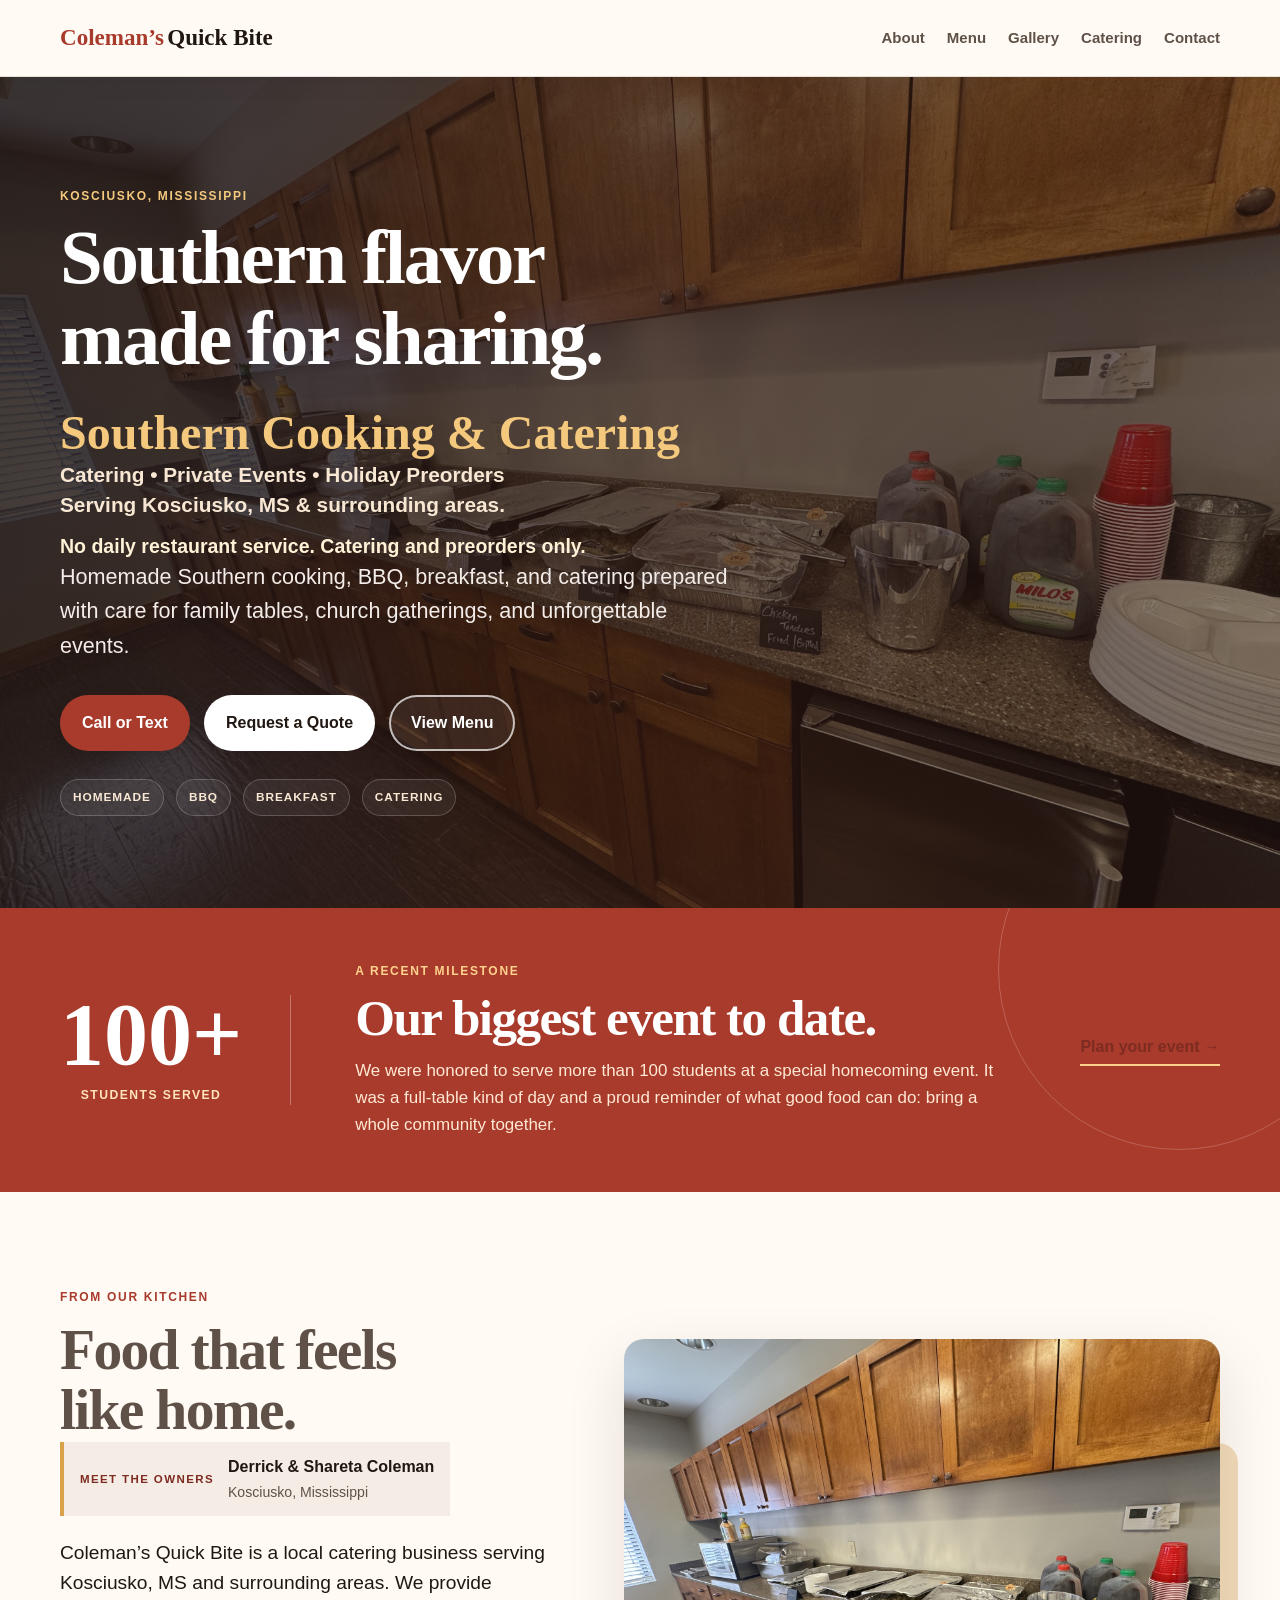
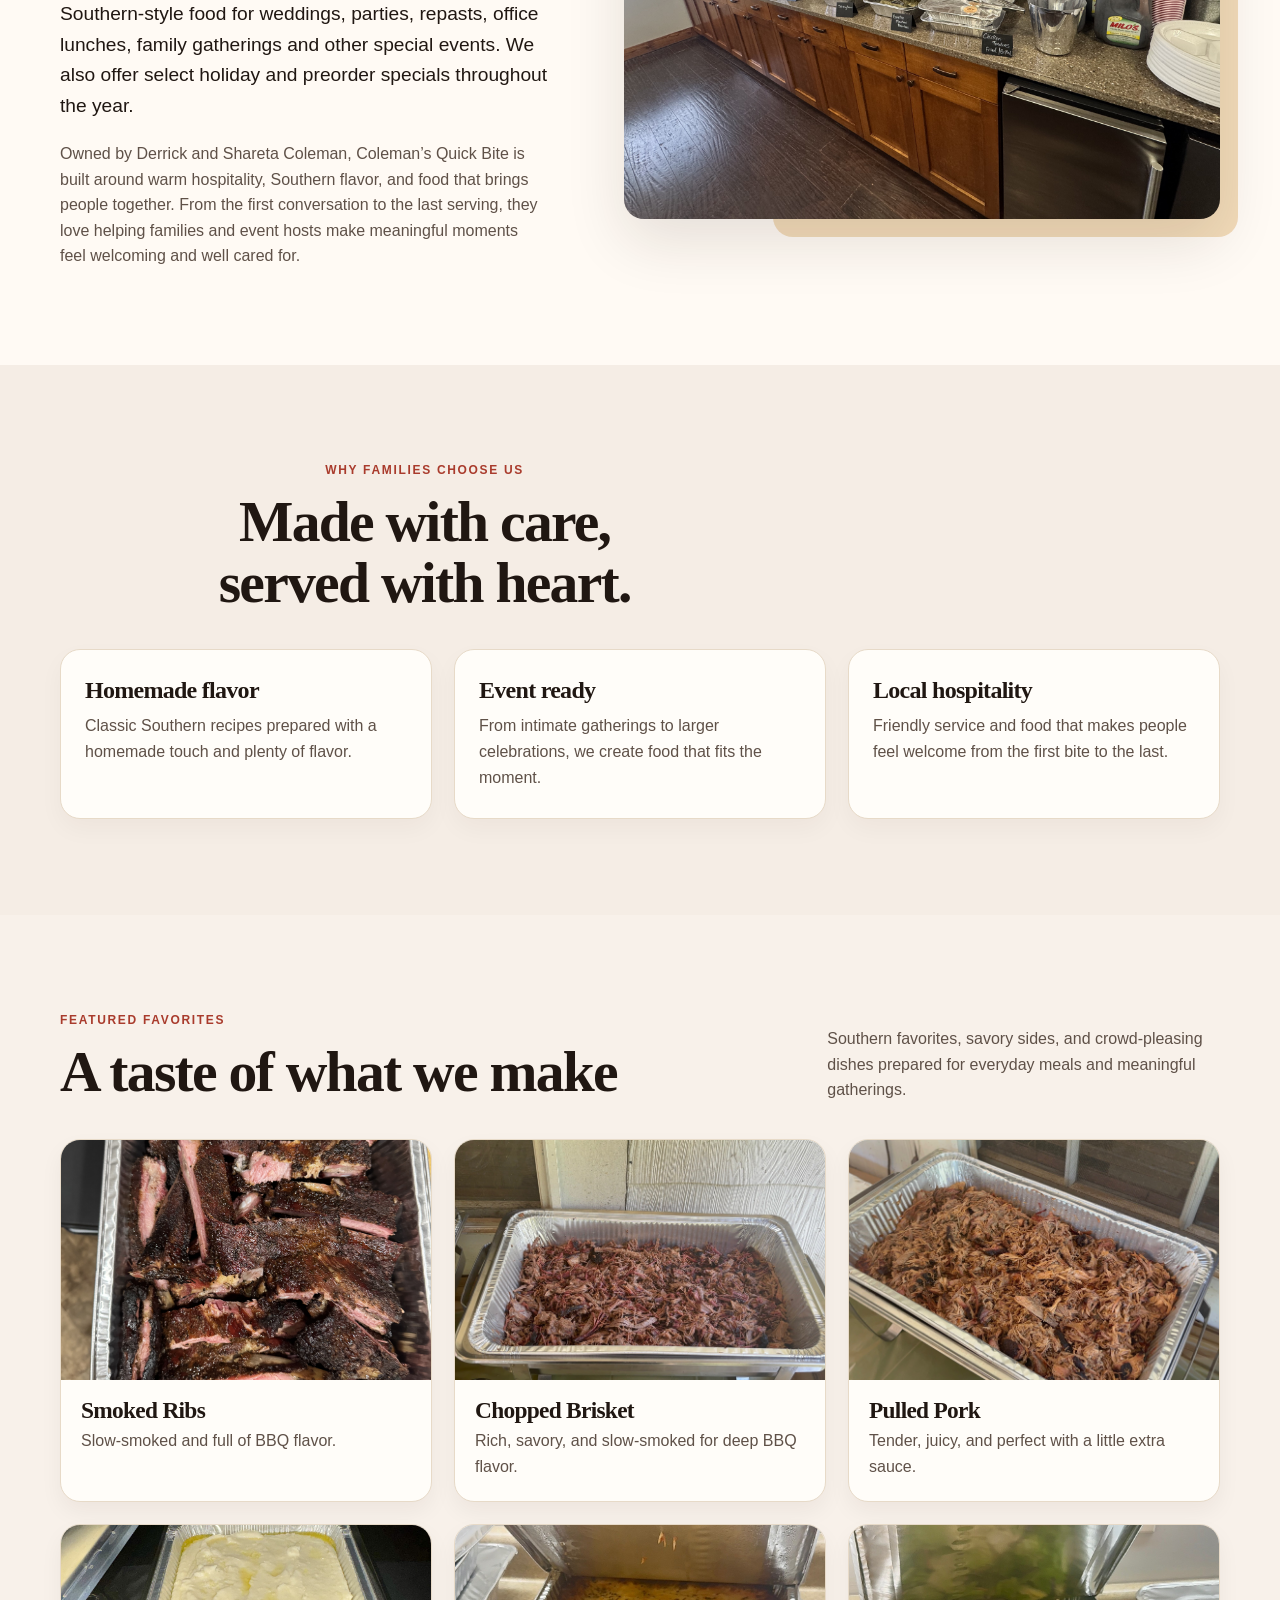
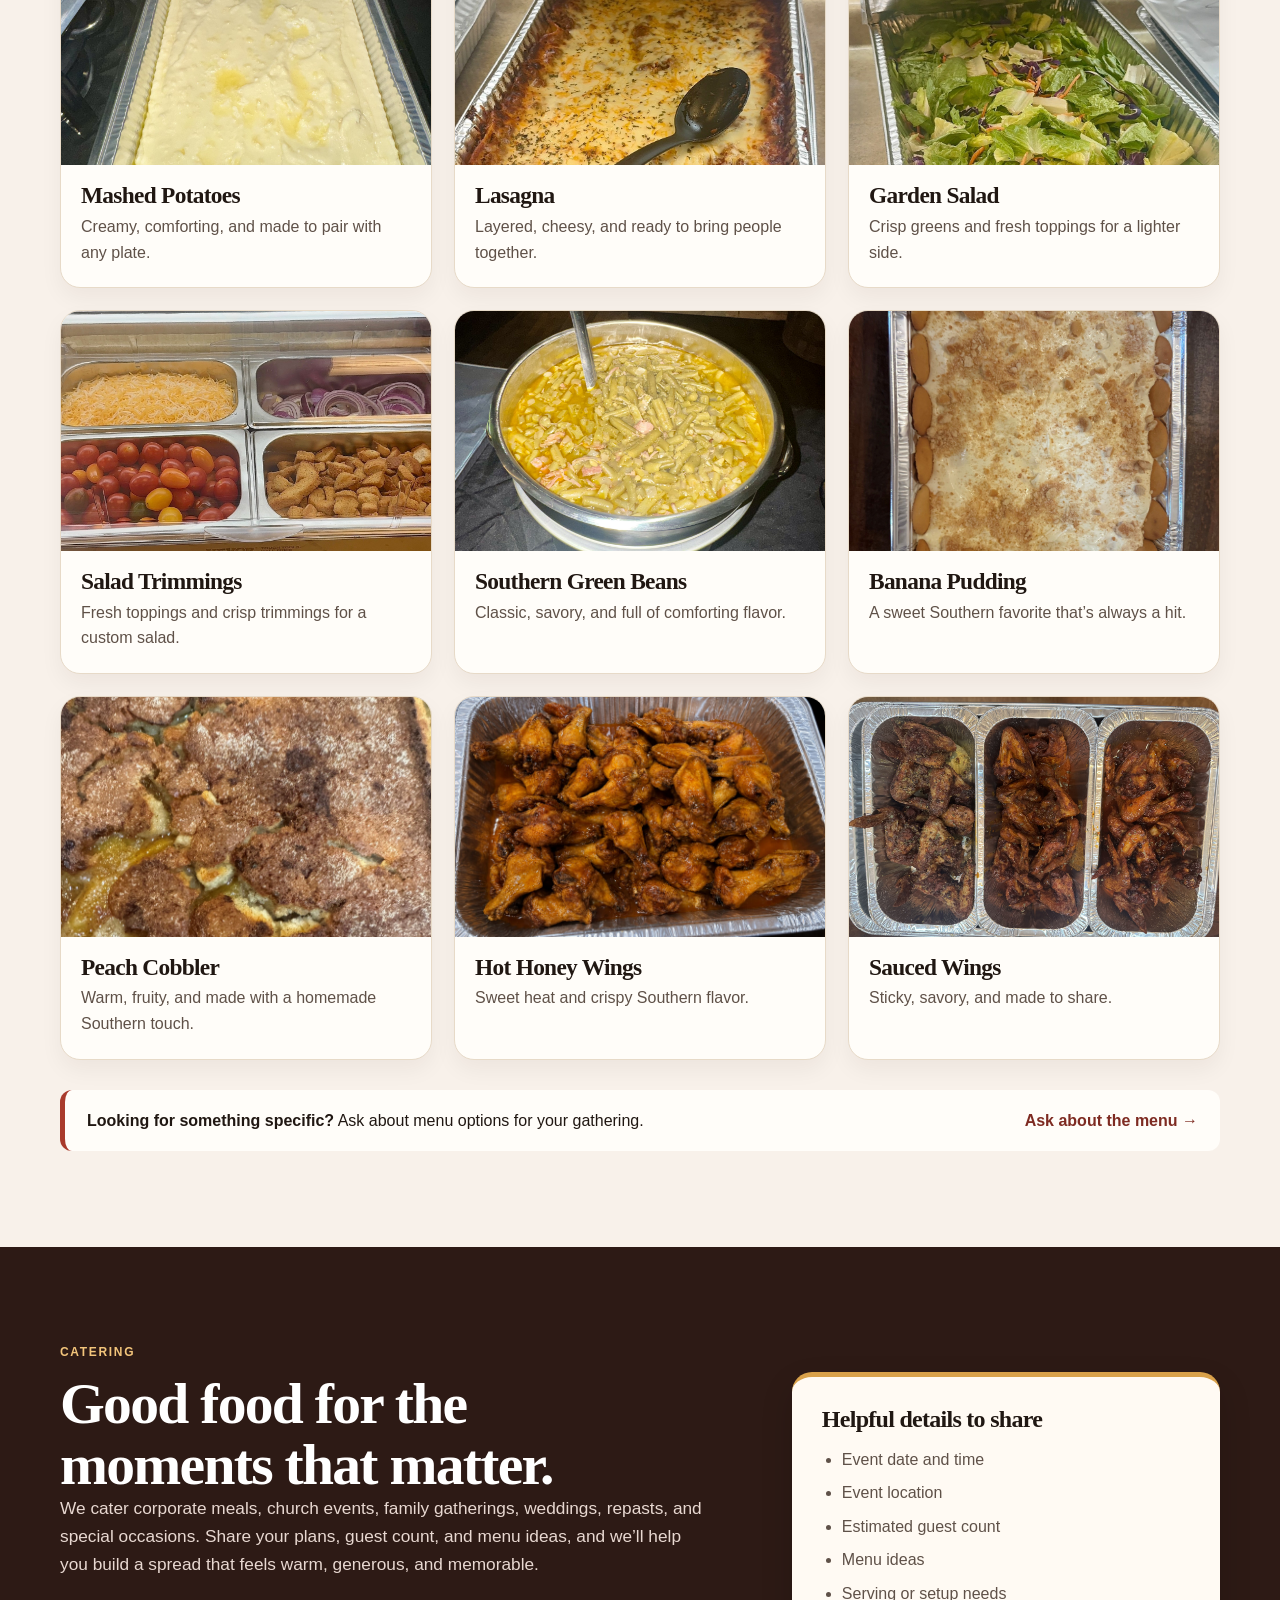
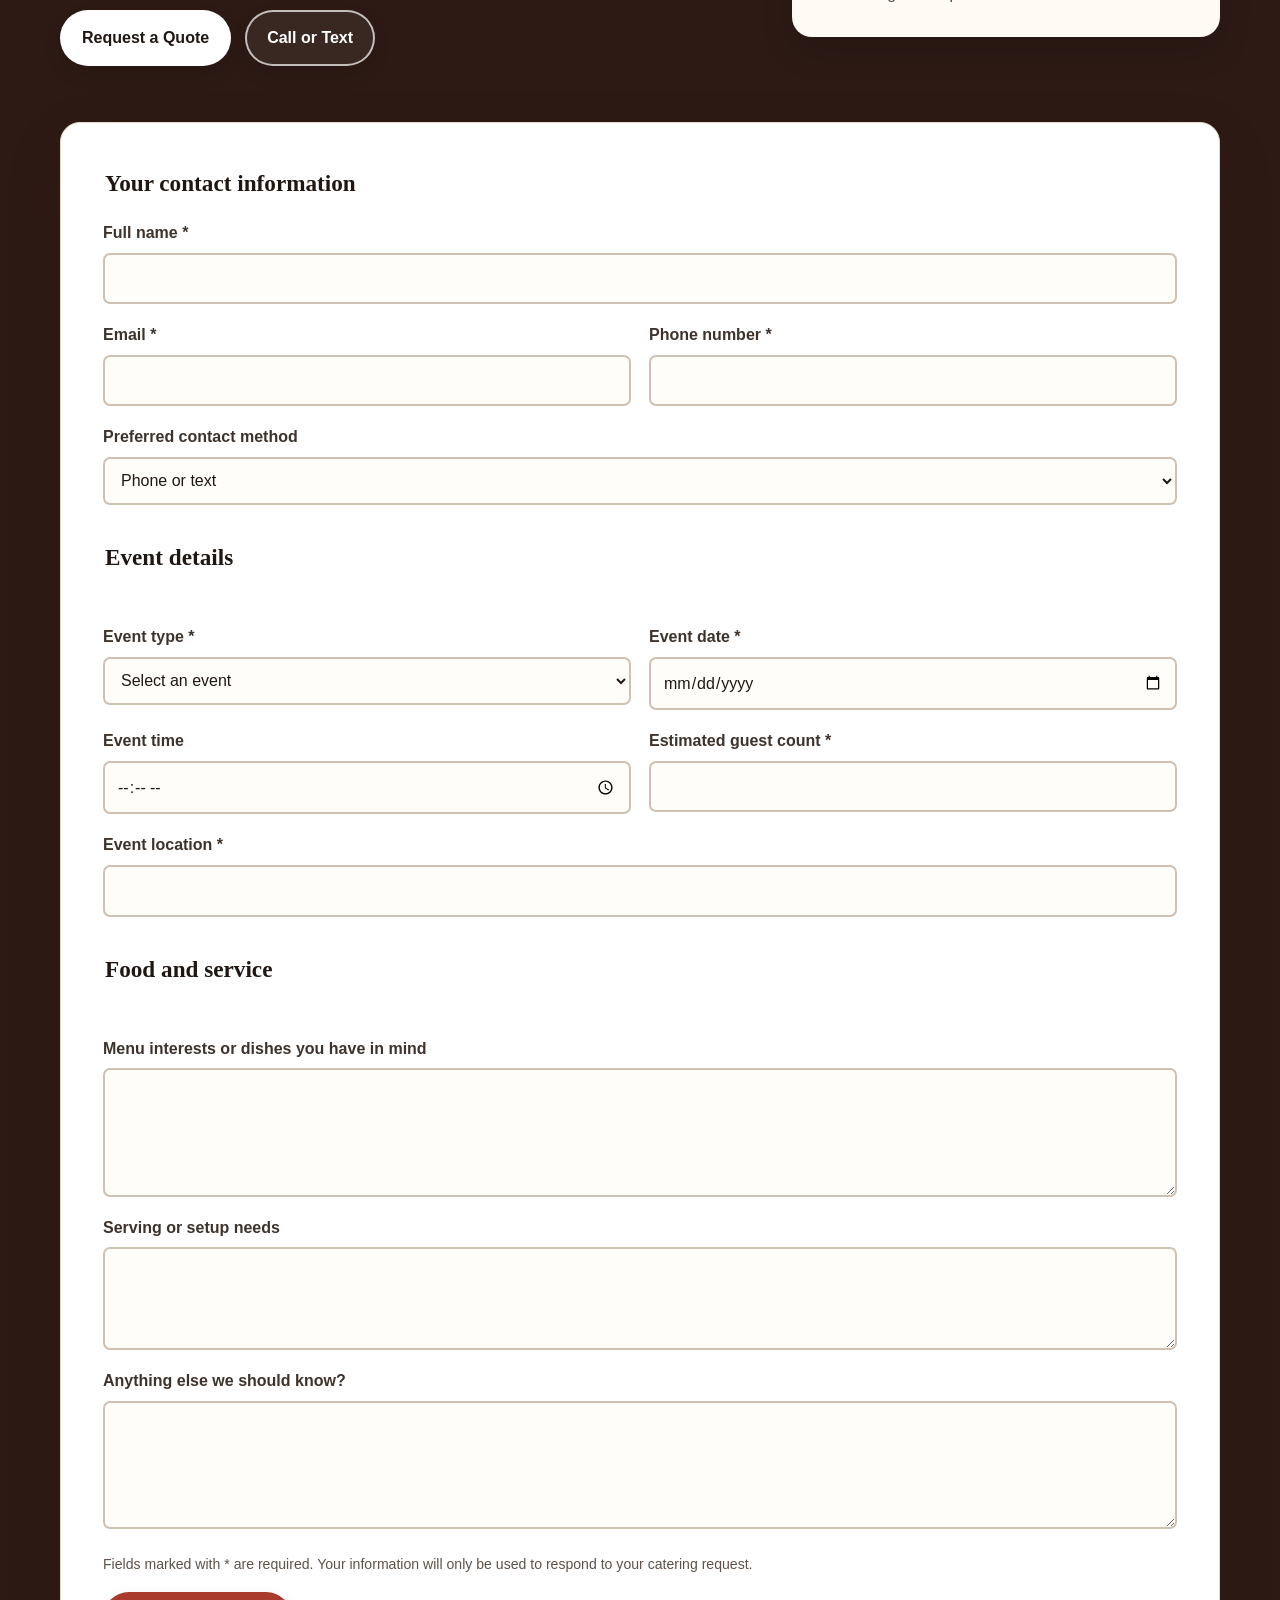
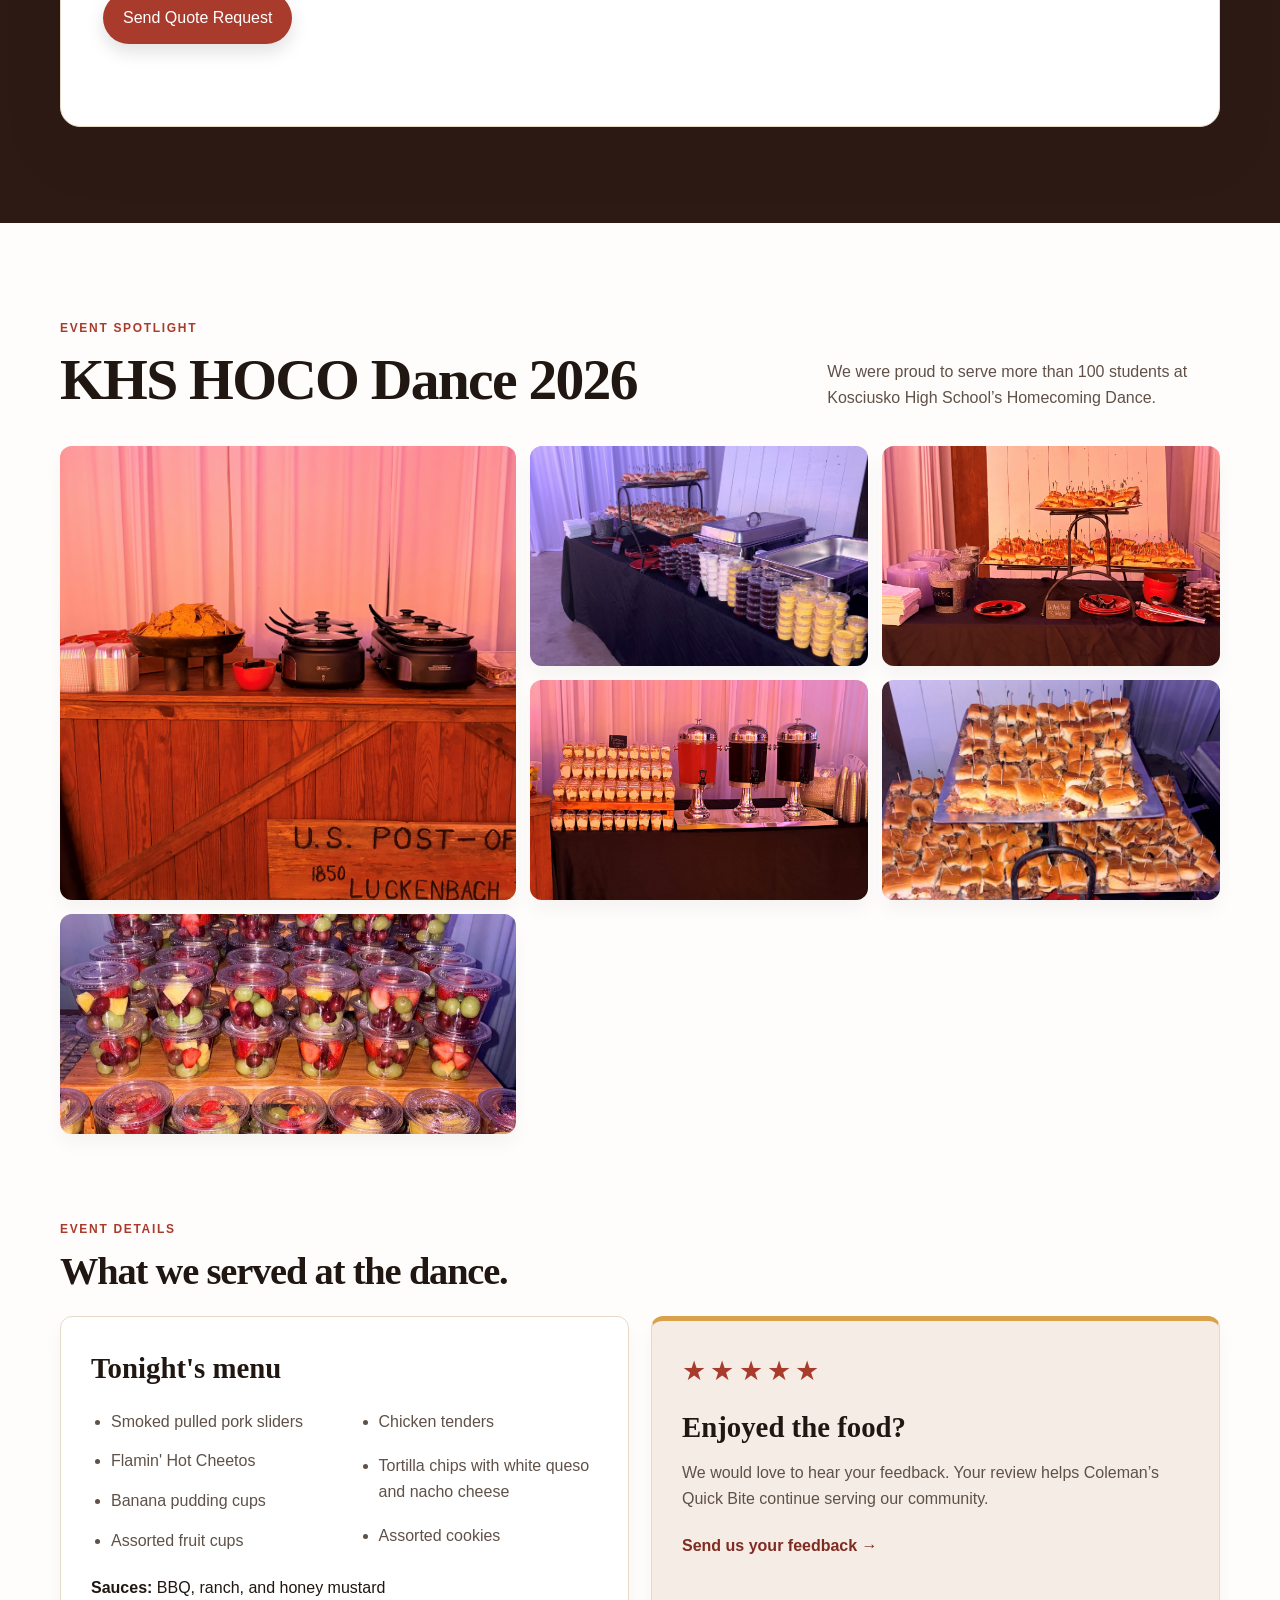
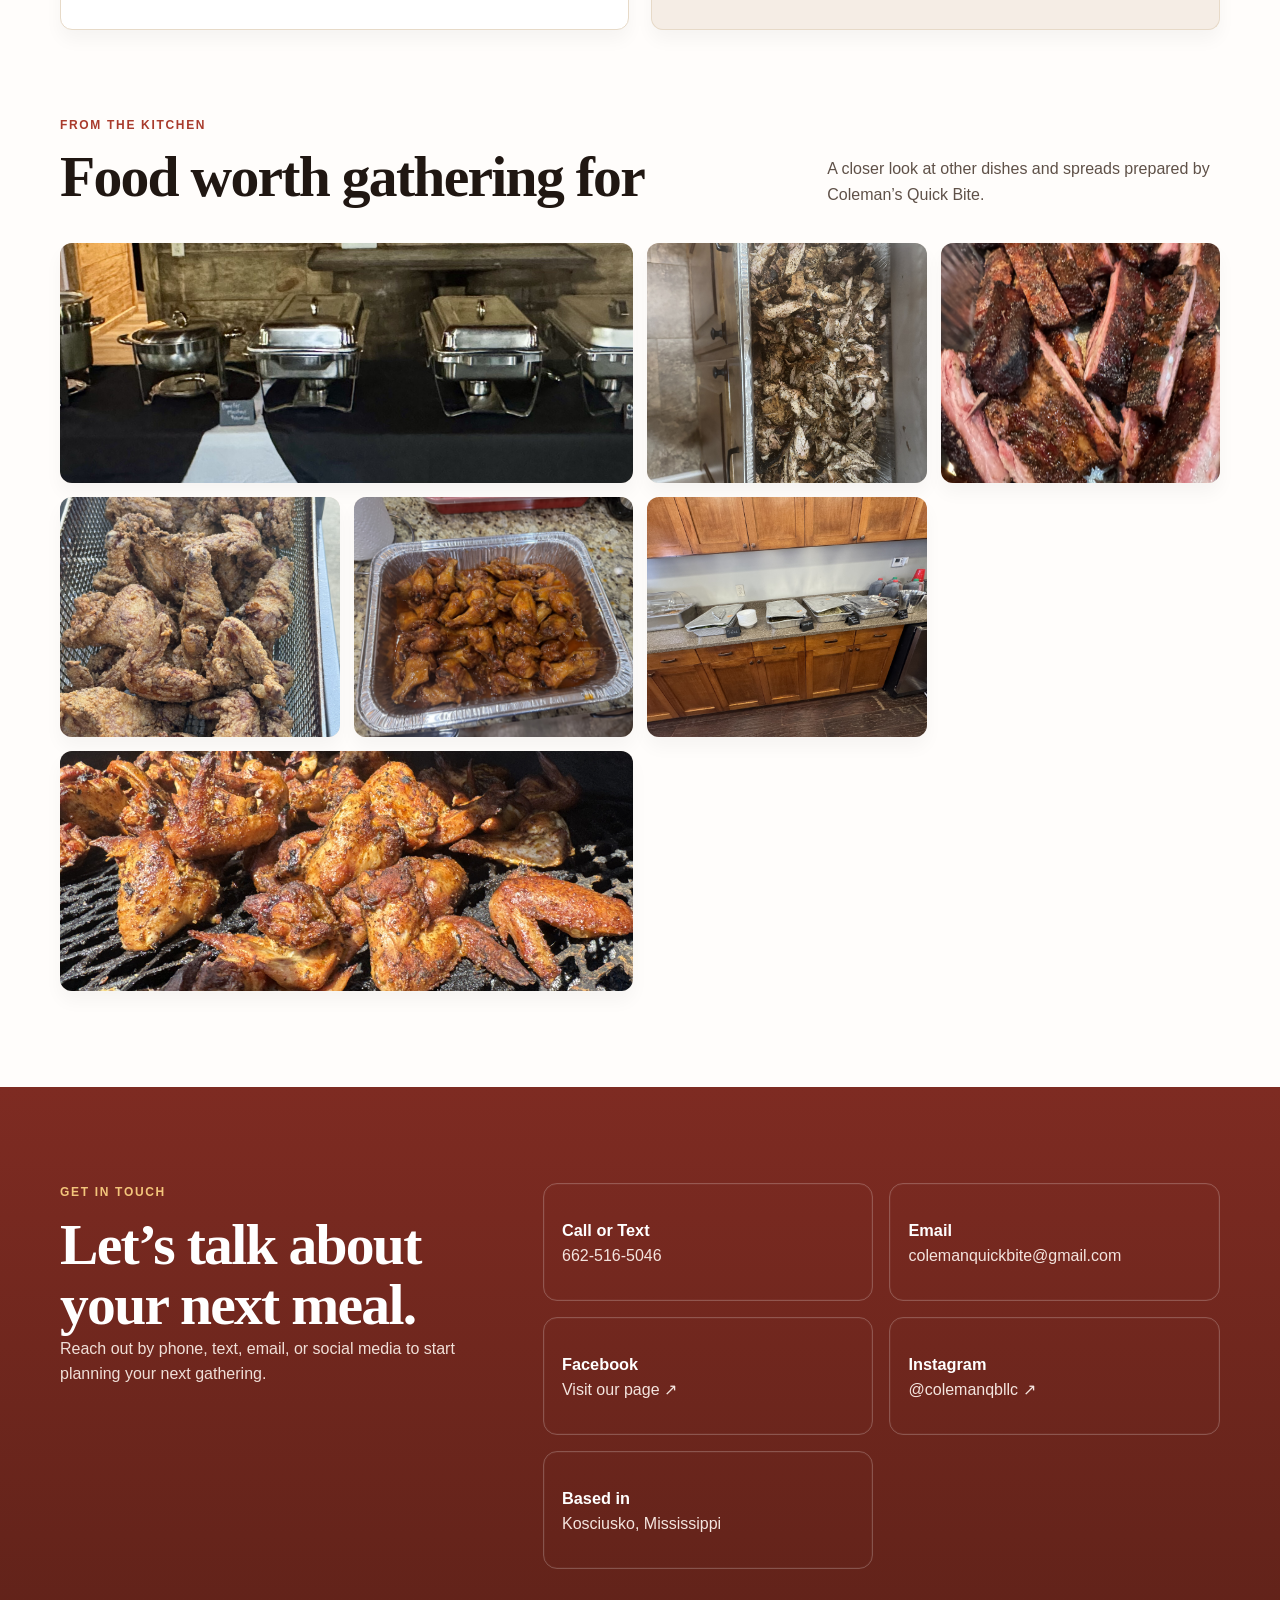
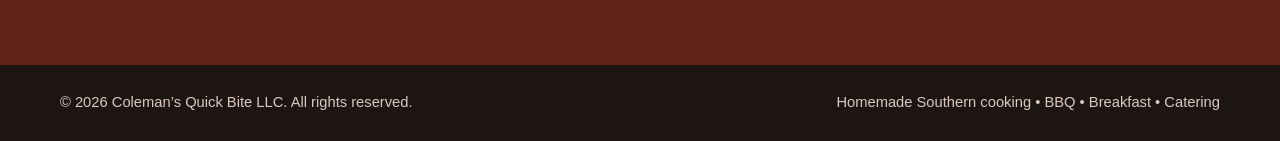
==== index.html @ 281bef20 "Add Instagram contact link" ====
<!doctype html>
<html lang="en">
<head>
  <meta charset="utf-8">
  <meta name="viewport" content="width=device-width, initial-scale=1">
  <meta name="description" content="Coleman’s Quick Bite LLC serves homemade Southern cooking, BBQ, breakfast, and catering for events in Kosciusko, Mississippi.">
  <meta name="keywords" content="Southern food Kosciusko MS, catering Kosciusko Mississippi, BBQ catering, breakfast catering, Coleman’s Quick Bite">
  <meta name="theme-color" content="#7b241c">
  <meta property="og:type" content="website">
  <meta property="og:title" content="Coleman’s Quick Bite | Southern Cooking & Catering">
  <meta property="og:description" content="Homemade Southern cooking, BBQ, breakfast, and catering in Kosciusko, Mississippi.">
  <meta property="og:image" content="images/smoked_spare_ribs2.jpg">
  <meta property="og:locale" content="en_US">
  <link rel="icon" type="image/png" href="assets/colemans-quick-bite-logo.png?v=2">
  <link rel="shortcut icon" type="image/png" href="assets/colemans-quick-bite-logo.png?v=2">
  <link rel="apple-touch-icon" href="assets/colemans-quick-bite-logo.png?v=2">
  <title>Coleman’s Quick Bite | Southern Food & Catering in Kosciusko, MS</title>
  <link rel="stylesheet" href="styles.css">
</head>
<body>
  <a class="skip-link" href="#main-content">Skip to main content</a>

  <header class="site-header">
    <div class="container nav-wrap">
      <a class="brand" href="#home" aria-label="Coleman’s Quick Bite home">
        <span class="brand-mark">Coleman’s</span>
        <span>Quick Bite</span>
      </a>
      <nav aria-label="Main navigation">
        <a href="#about">About</a>
        <a href="#menu">Menu</a>
        <a href="#gallery">Gallery</a>
        <a href="#catering">Catering</a>
        <a href="#contact">Contact</a>
      </nav>
    </div>
  </header>

  <main id="main-content">
    <section class="hero" id="home" aria-labelledby="hero-heading">
      <div class="container hero-content">
        <p class="eyebrow">Kosciusko, Mississippi</p>
        <h1 id="hero-heading">Southern flavor made for sharing.</h1>
        <div class="hero-service-intro">
          <p class="hero-service-title">Southern Cooking &amp; Catering</p>
          <p class="hero-service-details">Catering &bull; Private Events &bull; Holiday Preorders</p>
          <p class="hero-service-details">Serving Kosciusko, MS &amp; surrounding areas.</p>
          <p class="hero-service-note">No daily restaurant service. Catering and preorders only.</p>
        </div>
        <p class="hero-lead">Homemade Southern cooking, BBQ, breakfast, and catering prepared with care for family tables, church gatherings, and unforgettable events.</p>
        <div class="button-row" aria-label="Get started">
          <a class="button button-primary" href="tel:+16625165046">Call or Text</a>
          <a class="button button-light" href="#quote-form">Request a Quote</a>
          <a class="button button-outline" href="#menu">View Menu</a>
        </div>

        <div class="hero-trust" aria-label="Service highlights">
          <span>Homemade</span>
          <span>BBQ</span>
          <span>Breakfast</span>
          <span>Catering</span>
        </div>
      </div>
    </section>

    <section class="milestone-section" aria-labelledby="milestone-heading">
      <div class="container milestone-wrap">
        <div class="milestone-stat" aria-label="More than 100 students served">
          <strong>100+</strong>
          <span>students served</span>
        </div>
        <div class="milestone-copy">
          <p class="section-label">A recent milestone</p>
          <h2 id="milestone-heading">Our biggest event to date.</h2>
          <p>We were honored to serve more than 100 students at a special homecoming event. It was a full-table kind of day and a proud reminder of what good food can do: bring a whole community together.</p>
        </div>
        <a class="text-link milestone-link" href="#quote-form">Plan your event <span aria-hidden="true">→</span></a>
      </div>
    </section>

    <section class="section about-section" id="about">
      <div class="container about-grid">
        <div class="section-copy">
          <p class="section-label">From our kitchen</p>
          <h2>Food that feels like home.</h2>
          <div class="owner-intro">
            <span class="owner-intro-label">Meet the owners</span>
            <p><strong>Derrick &amp; Shareta Coleman</strong><span>Kosciusko, Mississippi</span></p>
          </div>
          <p class="section-intro">Coleman’s Quick Bite is a local catering business serving Kosciusko, MS and surrounding areas. We provide Southern-style food for weddings, parties, repasts, office lunches, family gatherings and other special events. We also offer select holiday and preorder specials throughout the year.</p>
          <p>Owned by Derrick and Shareta Coleman, Coleman’s Quick Bite is built around warm hospitality, Southern flavor, and food that brings people together. From the first conversation to the last serving, they love helping families and event hosts make meaningful moments feel welcoming and well cared for.</p>
        </div>
        <figure class="feature-photo">
          <img src="images/drop_go_buffet.jpg" alt="A catered buffet spread prepared by Coleman’s Quick Bite" style="object-position: center 52%;">
        </figure>
      </div>
    </section>

    <section class="section values-section">
      <div class="container">
        <div class="section-heading center-heading">
          <div>
            <p class="section-label">Why families choose us</p>
            <h2>Made with care, served with heart.</h2>
          </div>
        </div>
        <div class="value-grid">
          <article class="value-card">
            <h3>Homemade flavor</h3>
            <p>Classic Southern recipes prepared with a homemade touch and plenty of flavor.</p>
          </article>
          <article class="value-card">
            <h3>Event ready</h3>
            <p>From intimate gatherings to larger celebrations, we create food that fits the moment.</p>
          </article>
          <article class="value-card">
            <h3>Local hospitality</h3>
            <p>Friendly service and food that makes people feel welcome from the first bite to the last.</p>
          </article>
        </div>
      </div>
    </section>

    <section class="section menu-section" id="menu" aria-labelledby="menu-heading">
      <div class="container">
        <div class="section-heading">
          <div>
            <p class="section-label">Featured favorites</p>
            <h2 id="menu-heading">A taste of what we make</h2>
          </div>
          <p>Southern favorites, savory sides, and crowd-pleasing dishes prepared for everyday meals and meaningful gatherings.</p>
        </div>

        <div class="food-grid">
          <article class="food-card">
            <img src="images/smoked_spare_ribs2.jpg" alt="Smoked ribs" loading="lazy" style="object-position: center 58%;">
            <div class="food-card-copy">
              <h3>Smoked Ribs</h3>
              <p>Slow-smoked and full of BBQ flavor.</p>
            </div>
          </article>
          <article class="food-card">
            <img src="images/chopped_brisket.jpg" alt="Chopped brisket" loading="lazy" style="object-position: center 52%;">
            <div class="food-card-copy">
              <h3>Chopped Brisket</h3>
              <p>Rich, savory, and slow-smoked for deep BBQ flavor.</p>
            </div>
          </article>
          <article class="food-card">
            <img src="images/pulled_pork.jpg" alt="Pulled pork" loading="lazy" style="object-position: center 50%;">
            <div class="food-card-copy">
              <h3>Pulled Pork</h3>
              <p>Tender, juicy, and perfect with a little extra sauce.</p>
            </div>
          </article>
          <article class="food-card">
            <img src="images/mashed_potatoes.jpg" alt="Mashed potatoes" loading="lazy" style="object-position: center 45%;">
            <div class="food-card-copy">
              <h3>Mashed Potatoes</h3>
              <p>Creamy, comforting, and made to pair with any plate.</p>
            </div>
          </article>
          <article class="food-card">
            <img src="images/lasagna.jpg" alt="Prepared lasagna in a catering pan" loading="lazy" style="object-position: center 50%;">
            <div class="food-card-copy">
              <h3>Lasagna</h3>
              <p>Layered, cheesy, and ready to bring people together.</p>
            </div>
          </article>
          <article class="food-card">
            <img src="images/salad.jpg" alt="Fresh prepared salad in a catering pan" loading="lazy" style="object-position: center 50%;">
            <div class="food-card-copy">
              <h3>Garden Salad</h3>
              <p>Crisp greens and fresh toppings for a lighter side.</p>
            </div>
          </article>
          <article class="food-card">
            <img src="images/saald_trimmings2.jpg" alt="Salad toppings and trimmings at a catering station" loading="lazy" style="object-position: center 50%;">
            <div class="food-card-copy">
              <h3>Salad Trimmings</h3>
              <p>Fresh toppings and crisp trimmings for a custom salad.</p>
            </div>
          </article>
          <article class="food-card">
            <img src="images/string_beans.jpg" alt="Prepared green beans" loading="lazy" style="object-position: center 52%;">
            <div class="food-card-copy">
              <h3>Southern Green Beans</h3>
              <p>Classic, savory, and full of comforting flavor.</p>
            </div>
          </article>
          <article class="food-card">
            <img src="images/banana_pudding2.jpg" alt="Banana pudding dessert" loading="lazy" style="object-position: center 50%;">
            <div class="food-card-copy">
              <h3>Banana Pudding</h3>
              <p>A sweet Southern favorite that’s always a hit.</p>
            </div>
          </article>
          <article class="food-card">
            <img src="images/peach_cobbler.jpg" alt="Peach cobbler dessert" loading="lazy" style="object-position: center 45%;">
            <div class="food-card-copy">
              <h3>Peach Cobbler</h3>
              <p>Warm, fruity, and made with a homemade Southern touch.</p>
            </div>
          </article>
          <article class="food-card">
            <img src="images/hot_honey_wings-cropped.jpg" alt="Hot honey wings" loading="lazy" style="object-position: center 45%;">
            <div class="food-card-copy">
              <h3>Hot Honey Wings</h3>
              <p>Sweet heat and crispy Southern flavor.</p>
            </div>
          </article>
          <article class="food-card">
            <img src="images/sauced_chicken_wing.jpg" alt="Sauced chicken wings" loading="lazy" style="object-position: center 50%;">
            <div class="food-card-copy">
              <h3>Sauced Wings</h3>
              <p>Sticky, savory, and made to share.</p>
            </div>
          </article>
        </div>

        <div class="menu-callout">
          <p><strong>Looking for something specific?</strong> Ask about menu options for your gathering.</p>
          <a class="text-link" href="mailto:colemanquickbite@gmail.com?subject=Menu%20Question">Ask about the menu <span aria-hidden="true">→</span></a>
        </div>
      </div>
    </section>

    <section class="section catering-section" id="catering">
      <div class="container catering-grid">
        <div class="catering-copy">
          <p class="section-label section-label-light">Catering</p>
          <h2>Good food for the moments that matter.</h2>
          <p>We cater corporate meals, church events, family gatherings, weddings, repasts, and special occasions. Share your plans, guest count, and menu ideas, and we’ll help you build a spread that feels warm, generous, and memorable.</p>
          <div class="button-row">
            <a class="button button-light" href="#quote-form">Request a Quote</a>
            <a class="button button-outline" href="tel:+16625165046">Call or Text</a>
          </div>
        </div>

        <aside class="details-box" aria-labelledby="quote-details-heading">
          <h3 id="quote-details-heading">Helpful details to share</h3>
          <ul>
            <li>Event date and time</li>
            <li>Event location</li>
            <li>Estimated guest count</li>
            <li>Menu ideas</li>
            <li>Serving or setup needs</li>
          </ul>
        </aside>
      </div>

      <div class="container quote-form-wrap">
        <form class="quote-form" id="quote-form" action="https://formspree.io/f/mgogbgyg" method="post">
          <input type="hidden" name="_subject" value="New catering quote request from colemansquickbite.com">
          <input class="form-honeypot" type="text" name="_gotcha" tabindex="-1" autocomplete="off" aria-hidden="true">

          <fieldset>
            <legend>Your contact information</legend>
            <div class="form-grid">
              <div class="form-field form-field-wide">
                <label for="quote-name">Full name <span aria-hidden="true">*</span></label>
                <input id="quote-name" name="name" type="text" autocomplete="name" required>
              </div>
              <div class="form-field">
                <label for="quote-email">Email <span aria-hidden="true">*</span></label>
                <input id="quote-email" name="email" type="email" autocomplete="email" required>
              </div>
              <div class="form-field">
                <label for="quote-phone">Phone number <span aria-hidden="true">*</span></label>
                <input id="quote-phone" name="phone" type="tel" autocomplete="tel" required>
              </div>
              <div class="form-field form-field-wide">
                <label for="preferred-contact">Preferred contact method</label>
                <select id="preferred-contact" name="preferred_contact">
                  <option value="Phone or text">Phone or text</option>
                  <option value="Email">Email</option>
                </select>
              </div>
            </div>
          </fieldset>

          <fieldset>
            <legend>Event details</legend>
            <div class="form-grid">
              <div class="form-field">
                <label for="event-type">Event type <span aria-hidden="true">*</span></label>
                <select id="event-type" name="event_type" required>
                  <option value="">Select an event</option>
                  <option>Corporate event</option>
                  <option>Church event</option>
                  <option>Family gathering</option>
                  <option>Wedding</option>
                  <option>Repast</option>
                  <option>Special occasion</option>
                  <option>Other</option>
                </select>
              </div>
              <div class="form-field">
                <label for="event-date">Event date <span aria-hidden="true">*</span></label>
                <input id="event-date" name="event_date" type="date" required>
              </div>
              <div class="form-field">
                <label for="event-time">Event time</label>
                <input id="event-time" name="event_time" type="time">
              </div>
              <div class="form-field">
                <label for="guest-count">Estimated guest count <span aria-hidden="true">*</span></label>
                <input id="guest-count" name="guest_count" type="number" min="1" inputmode="numeric" required>
              </div>
              <div class="form-field form-field-wide">
                <label for="event-location">Event location <span aria-hidden="true">*</span></label>
                <input id="event-location" name="event_location" type="text" autocomplete="street-address" required>
              </div>
            </div>
          </fieldset>

          <fieldset>
            <legend>Food and service</legend>
            <div class="form-field">
              <label for="menu-ideas">Menu interests or dishes you have in mind</label>
              <textarea id="menu-ideas" name="menu_ideas" rows="4"></textarea>
            </div>
            <div class="form-field">
              <label for="setup-needs">Serving or setup needs</label>
              <textarea id="setup-needs" name="serving_setup_needs" rows="3"></textarea>
            </div>
            <div class="form-field">
              <label for="additional-details">Anything else we should know?</label>
              <textarea id="additional-details" name="additional_details" rows="4"></textarea>
            </div>
          </fieldset>

          <p class="form-note">Fields marked with * are required. Your information will only be used to respond to your catering request.</p>
          <button class="button button-primary form-submit" type="submit">Send Quote Request</button>
          <p class="form-status" id="form-status" role="status" aria-live="polite"></p>
        </form>
      </div>
    </section>

    <section class="section gallery-section" id="gallery" aria-labelledby="gallery-heading">
      <div class="container">
        <div class="section-heading gallery-heading">
          <div>
            <p class="section-label">Event spotlight</p>
            <h2 id="gallery-heading">KHS HOCO Dance 2026</h2>
          </div>
          <p>We were proud to serve more than 100 students at Kosciusko High School’s Homecoming Dance.</p>
        </div>

        <div class="event-gallery-grid">
          <figure class="event-gallery-feature">
            <img src="images/nacho_bar.jpg" alt="Nacho bar and catered food service prepared for the KHS Homecoming Dance" loading="lazy">
          </figure>
          <figure>
            <img src="images/line%2Bstart.jpg" alt="Food service beginning at the KHS Homecoming Dance" loading="lazy">
          </figure>
          <figure>
            <img src="images/sliders%27.jpg" alt="Pulled pork sliders prepared for the KHS Homecoming Dance" loading="lazy">
          </figure>
          <figure>
            <img src="images/banana_pudding%20cups_drinks.jpg" alt="Banana pudding cups and drinks prepared for the KHS Homecoming Dance" loading="lazy">
          </figure>
          <figure>
            <img src="images/pulled_pork_sliders.jpg" alt="Pulled pork sliders prepared for the KHS Homecoming Dance" loading="lazy">
          </figure>
          <figure>
            <img src="images/fresh_fruit.jpg" alt="Fresh fruit prepared for the KHS Homecoming Dance" loading="lazy">
          </figure>
        </div>

        <div class="event-documents-heading">
          <p class="section-label">Event details</p>
          <h3>What we served at the dance.</h3>
        </div>

        <div class="event-details-grid">
          <article class="event-menu-list">
            <h4>Tonight's menu</h4>
            <div class="event-menu-columns">
              <ul>
                <li>Smoked pulled pork sliders</li>
                <li>Flamin' Hot Cheetos</li>
                <li>Banana pudding cups</li>
                <li>Assorted fruit cups</li>
              </ul>
              <ul>
                <li>Chicken tenders</li>
                <li>Tortilla chips with white queso and nacho cheese</li>
                <li>Assorted cookies</li>
              </ul>
            </div>
            <p><strong>Sauces:</strong> BBQ, ranch, and honey mustard</p>
          </article>
          <aside class="event-feedback-note">
            <span class="event-feedback-stars" aria-hidden="true">★★★★★</span>
            <h4>Enjoyed the food?</h4>
            <p>We would love to hear your feedback. Your review helps Coleman’s Quick Bite continue serving our community.</p>
            <a class="text-link" href="mailto:colemanquickbite@gmail.com?subject=KHS%20HOCO%20Dance%202026%20feedback">Send us your feedback <span aria-hidden="true">→</span></a>
          </aside>
        </div>

        <div class="section-heading gallery-heading general-gallery-heading">
          <div>
            <p class="section-label">From the kitchen</p>
            <h2>Food worth gathering for</h2>
          </div>
          <p>A closer look at other dishes and spreads prepared by Coleman’s Quick Bite.</p>
        </div>

        <div class="gallery-grid">
          <figure class="gallery-wide">
            <img src="images/buffet_spread.jpg" alt="A catered buffet spread prepared for an event" loading="lazy" style="object-position: center 50%;">
          </figure>
          <figure>
            <img src="images/grilled_fajita_chicken.jpg" alt="Grilled fajita chicken tray" loading="lazy" style="object-position: center 50%;">
          </figure>
          <figure>
            <img src="images/smoked_port_ribs.jpg" alt="Smoked rib tray prepared for service" loading="lazy" style="object-position: center 52%;">
          </figure>
          <figure>
            <img src="images/fried_chicken.jpg" alt="Fried chicken prepared for a gathering" loading="lazy" style="object-position: center 45%;">
          </figure>
          <figure>
            <img src="images/hot_honey_wings.jpg" alt="Hot honey wings prepared for service" loading="lazy" style="object-position: center 52%;">
          </figure>
          <figure>
            <img src="images/drop_go_buffet2.jpg" alt="Prepared buffet dishes for an event" loading="lazy" style="object-position: center 52%;">
          </figure>
          <figure class="gallery-wide">
            <img src="images/smoked_wings.jpg" alt="Smoked wings arranged for a meal" loading="lazy" style="object-position: center 62%;">
          </figure>
        </div>
      </div>
    </section>

    <section class="section contact-section" id="contact">
      <div class="container contact-wrap">
        <div>
          <p class="section-label section-label-light">Get in touch</p>
          <h2>Let’s talk about your next meal.</h2>
          <p>Reach out by phone, text, email, or social media to start planning your next gathering.</p>
        </div>

        <div class="contact-grid">
          <a href="tel:+16625165046">
            <strong>Call or Text</strong>
            <span>662-516-5046</span>
          </a>
          <a href="mailto:colemanquickbite@gmail.com">
            <strong>Email</strong>
            <span>colemanquickbite@gmail.com</span>
          </a>
          <a href="https://www.facebook.com/colemansquickbite" target="_blank" rel="noopener noreferrer">
            <strong>Facebook</strong>
            <span>Visit our page <span aria-hidden="true">↗</span></span>
          </a>
          <a href="https://www.instagram.com/colemanqbllc/" target="_blank" rel="noopener noreferrer">
            <strong>Instagram</strong>
            <span>@colemanqbllc <span aria-hidden="true">↗</span></span>
          </a>
          <div>
            <strong>Based in</strong>
            <span>Kosciusko, Mississippi</span>
          </div>
        </div>
      </div>
    </section>
  </main>

  <footer>
    <div class="container footer-wrap">
      <p>© <span id="year">2026</span> Coleman’s Quick Bite LLC. All rights reserved.</p>
      <p>Homemade Southern cooking • BBQ • Breakfast • Catering</p>
    </div>
  </footer>

  <script>document.getElementById('year').textContent = new Date().getFullYear();</script>
</body>
</html>
---- styles.css ----
:root {
  --background: #fffaf4;
  --surface: #fffdf9;
  --surface-strong: #f5ede5;
  --text: #201712;
  --muted: #5f5148;
  --accent: #a93b2c;
  --accent-dark: #7e2b22;
  --accent-soft: #f2d5ba;
  --gold: #d9a14a;
  --brown: #2d1a15;
  --border: #e7dac8;
  --shadow: 0 22px 60px rgba(39, 25, 18, 0.12);
  --radius: 20px;
}

* {
  box-sizing: border-box;
}

html {
  scroll-behavior: smooth;
}

body {
  margin: 0;
  font-family: Arial, Helvetica, sans-serif;
  color: var(--text);
  background: var(--background);
  line-height: 1.6;
}

img {
  display: block;
  max-width: 100%;
}

p,
ul {
  margin-top: 0;
}

a {
  color: inherit;
}

:focus-visible {
  outline: 3px solid var(--gold);
  outline-offset: 4px;
}

.skip-link {
  position: fixed;
  top: 12px;
  left: 12px;
  z-index: 100;
  padding: 10px 16px;
  color: #fff;
  background: var(--accent-dark);
  border-radius: 8px;
  text-decoration: none;
  transform: translateY(-180%);
}

.skip-link:focus {
  transform: translateY(0);
}

.container {
  width: min(1160px, calc(100% - 40px));
  margin: 0 auto;
}

.site-header {
  position: sticky;
  top: 0;
  z-index: 20;
  background: rgba(255, 250, 244, 0.96);
  border-bottom: 1px solid rgba(103, 76, 57, 0.15);
  backdrop-filter: blur(10px);
  box-shadow: 0 10px 22px rgba(38, 23, 18, 0.03);
}

.nav-wrap {
  min-height: 76px;
  display: flex;
  align-items: center;
  justify-content: space-between;
  gap: 30px;
}

.brand {
  display: inline-flex;
  align-items: baseline;
  gap: 0.2rem;
  font-family: Georgia, 'Times New Roman', serif;
  font-size: clamp(1.15rem, 1.8vw, 1.55rem);
  font-weight: 700;
  text-decoration: none;
  line-height: 1.1;
  white-space: nowrap;
}

.brand-mark {
  color: var(--accent);
}

nav {
  display: flex;
  flex-wrap: wrap;
  align-items: center;
  gap: 22px;
}

nav a {
  color: var(--muted);
  font-size: 0.94rem;
  font-weight: 700;
  text-decoration: none;
  transition: color 150ms ease;
}

nav a:hover,
nav a:focus-visible {
  color: var(--accent);
}

.hero {
  position: relative;
  min-height: min(780px, calc(100vh - 76px));
  display: grid;
  place-items: center;
  background:
    linear-gradient(90deg, rgba(27, 16, 13, 0.82) 0%, rgba(42, 23, 18, 0.72) 52%, rgba(42, 23, 18, 0.54) 100%),
    url('images/drop_go_buffet.jpg') center 46% / cover no-repeat;
  color: white;
}

.hero-content {
  width: min(1160px, calc(100% - 40px));
  padding: 110px 0 92px;
}

.hero-content > * {
  max-width: 760px;
}

.eyebrow,
.section-label {
  margin: 0 0 12px;
  color: var(--accent);
  font-size: 0.75rem;
  font-weight: 800;
  letter-spacing: 0.14em;
  text-transform: uppercase;
}

.hero .eyebrow {
  color: #f5c97d;
}

h1,
h2,
h3 {
  margin: 0 0 18px;
  font-family: Georgia, 'Times New Roman', serif;
  line-height: 1.05;
  letter-spacing: -0.03em;
  text-wrap: balance;
}

.hero h1 {
  font-size: clamp(2.8rem, 6vw, 6rem);
}

.hero-service-intro {
  max-width: 820px;
  margin: 28px 0 0;
}

.hero-service-intro p {
  margin: 0;
}

.hero-service-title {
  color: #f5c97d;
  font-family: Georgia, 'Times New Roman', serif;
  font-size: clamp(1.85rem, 3.8vw, 3rem);
  font-weight: 700;
  line-height: 1.1;
}

.hero-service-details {
  color: #f8e7d3;
  font-size: clamp(1.08rem, 1.8vw, 1.3rem);
  font-weight: 700;
  line-height: 1.45;
}

.hero-service-note {
  margin-top: 12px !important;
  color: #fff2d7;
  font-size: clamp(1.05rem, 1.7vw, 1.22rem);
  font-weight: 700;
  line-height: 1.4;
}

.hero-lead {
  max-width: 680px;
  margin: 0;
  color: #f3ece8;
  font-size: clamp(1.08rem, 2vw, 1.35rem);
}

.button-row {
  display: flex;
  flex-wrap: wrap;
  gap: 14px;
  margin-top: 32px;
}

.button {
  display: inline-flex;
  align-items: center;
  justify-content: center;
  min-height: 52px;
  padding: 13px 20px;
  border: 2px solid transparent;
  border-radius: 999px;
  text-decoration: none;
  font-weight: 800;
  box-shadow: 0 8px 18px rgba(17, 12, 10, 0.12);
  transition: transform 170ms ease, background-color 170ms ease, border-color 170ms ease, box-shadow 170ms ease;
}

.button:hover,
.button:focus-visible {
  transform: translateY(-2px);
  box-shadow: 0 12px 22px rgba(17, 12, 10, 0.16);
}

.button-primary {
  background: var(--accent);
  color: #fff;
}

.button-primary:hover,
.button-primary:focus-visible {
  background: var(--accent-dark);
}

.button-light {
  background: #fff;
  color: var(--text);
}

.button-light:hover,
.button-light:focus-visible {
  background: #fff2e4;
}

.button-outline {
  background: rgba(255, 255, 255, 0.06);
  border-color: rgba(255, 255, 255, 0.7);
  color: #fff;
}

.button-outline:hover,
.button-outline:focus-visible {
  background: rgba(255, 255, 255, 0.12);
  border-color: #fff;
}

.hero-trust {
  display: flex;
  flex-wrap: wrap;
  gap: 12px;
  margin-top: 28px;
}

.hero-trust span {
  padding: 8px 12px;
  border: 1px solid rgba(255, 255, 255, 0.2);
  border-radius: 999px;
  background: rgba(255, 255, 255, 0.06);
  color: #f8e7d3;
  font-size: 0.74rem;
  font-weight: 700;
  letter-spacing: 0.08em;
  text-transform: uppercase;
}

.milestone-section {
  position: relative;
  overflow: hidden;
  background: var(--accent);
  color: #fff;
}

.milestone-section::after {
  content: '';
  position: absolute;
  top: -120px;
  right: -80px;
  width: 360px;
  height: 360px;
  border: 1px solid rgba(255, 255, 255, 0.2);
  border-radius: 50%;
}

.milestone-wrap {
  position: relative;
  z-index: 1;
  display: grid;
  grid-template-columns: auto minmax(0, 1fr) auto;
  gap: clamp(24px, 5vw, 64px);
  align-items: center;
  padding-top: 54px;
  padding-bottom: 54px;
}

.milestone-stat {
  display: grid;
  justify-items: center;
  min-width: 150px;
  padding-right: clamp(24px, 4vw, 48px);
  border-right: 1px solid rgba(255, 255, 255, 0.3);
}

.milestone-stat strong {
  font-family: Georgia, 'Times New Roman', serif;
  font-size: clamp(3.2rem, 7vw, 5.5rem);
  line-height: 0.9;
}

.milestone-stat span {
  margin-top: 12px;
  color: #ffe4bc;
  font-size: 0.76rem;
  font-weight: 800;
  letter-spacing: 0.12em;
  text-transform: uppercase;
  text-align: center;
}

.milestone-copy .section-label {
  margin-bottom: 10px;
  color: #ffd38e;
}

.milestone-copy h2 {
  margin-bottom: 12px;
  font-size: clamp(2rem, 4vw, 3.2rem);
}

.milestone-copy p:last-child {
  max-width: 690px;
  margin: 0;
  color: #ffe9d4;
  font-size: 1.06rem;
}

.milestone-link {
  position: relative;
  z-index: 1;
  color: #fff;
  border-bottom: 2px solid #ffd38e;
  padding-bottom: 4px;
}

.section {
  padding: 96px 0;
  scroll-margin-top: 96px;
}

.section h2 {
  font-size: clamp(2.2rem, 4vw, 3.8rem);
}

.about-section {
  background: var(--background);
}

.about-grid {
  display: grid;
  grid-template-columns: minmax(0, 0.9fr) minmax(340px, 1.1fr);
  gap: clamp(36px, 6vw, 86px);
  align-items: center;
}

.section-copy {
  color: var(--muted);
}

.section-copy p:last-child {
  margin-bottom: 0;
}

.section-intro {
  color: var(--text);
  font-size: clamp(1.05rem, 2vw, 1.2rem);
}

.owner-intro {
  display: inline-flex;
  align-items: center;
  gap: 14px;
  margin: 2px 0 22px;
  padding: 12px 16px;
  background: var(--surface-strong);
  border-left: 4px solid var(--gold);
}

.owner-intro-label {
  color: var(--accent-dark);
  font-size: 0.72rem;
  font-weight: 800;
  letter-spacing: 0.12em;
  text-transform: uppercase;
}

.owner-intro p {
  display: grid;
  gap: 1px;
  margin: 0;
  color: var(--text);
}

.owner-intro p span {
  color: var(--muted);
  font-size: 0.88rem;
}

.feature-photo {
  position: relative;
  margin: 0;
}

.feature-photo::before {
  content: '';
  position: absolute;
  right: -18px;
  bottom: -18px;
  width: 78%;
  height: 82%;
  background: rgba(217, 161, 74, 0.35);
  border-radius: var(--radius);
  z-index: 0;
}

.feature-photo img {
  position: relative;
  z-index: 1;
  width: 100%;
  height: 480px;
  object-fit: cover;
  object-position: center 52%;
  border-radius: var(--radius);
  box-shadow: var(--shadow);
}

.values-section {
  background: var(--surface-strong);
}

.center-heading {
  display: flex;
  justify-content: center;
  text-align: center;
  margin-bottom: 30px;
}

.value-grid {
  display: grid;
  grid-template-columns: repeat(3, minmax(0, 1fr));
  gap: 22px;
}

.value-card {
  padding: 28px 24px;
  background: var(--surface);
  border: 1px solid var(--border);
  border-radius: var(--radius);
  box-shadow: 0 10px 24px rgba(46, 30, 21, 0.04);
  transition: transform 180ms ease, box-shadow 180ms ease;
}

.value-card:hover,
.value-card:focus-within {
  transform: translateY(-4px);
  box-shadow: 0 18px 28px rgba(46, 30, 21, 0.07);
}

.value-card h3 {
  margin-bottom: 10px;
  font-size: 1.5rem;
}

.value-card p {
  margin: 0;
  color: var(--muted);
}

.menu-section {
  background: #f8f1ea;
}

.section-heading {
  display: grid;
  grid-template-columns: minmax(0, 1.3fr) minmax(260px, 0.7fr);
  gap: 38px;
  align-items: end;
  margin-bottom: 36px;
}

.section-heading > p {
  margin: 0;
  color: var(--muted);
  font-size: 1rem;
}

.food-grid {
  display: grid;
  grid-template-columns: repeat(3, minmax(0, 1fr));
  gap: 22px;
}

.food-card {
  overflow: hidden;
  background: var(--surface);
  border: 1px solid var(--border);
  border-radius: var(--radius);
  box-shadow: 0 10px 22px rgba(44, 22, 17, 0.05);
  transition: transform 180ms ease, box-shadow 180ms ease;
}

.food-card:hover,
.food-card:focus-within {
  transform: translateY(-4px);
  box-shadow: 0 18px 28px rgba(44, 22, 17, 0.09);
}

.food-card img {
  width: 100%;
  height: 240px;
  object-fit: cover;
  object-position: center;
}

.food-card-copy {
  padding: 18px 20px 22px;
}

.food-card h3 {
  margin-bottom: 6px;
  font-size: 1.46rem;
}

.food-card p {
  margin: 0;
  color: var(--muted);
}

.menu-callout {
  display: flex;
  align-items: center;
  justify-content: space-between;
  gap: 18px;
  margin-top: 30px;
  padding: 18px 22px;
  background: var(--surface);
  border-left: 5px solid var(--accent);
  border-radius: 12px;
}

.menu-callout p {
  margin: 0;
  color: var(--text);
}

.text-link {
  color: var(--accent-dark);
  font-weight: 800;
  text-decoration: none;
  white-space: nowrap;
}

.catering-section {
  color: #fff;
  background: var(--brown);
}

.catering-grid {
  display: grid;
  grid-template-columns: 1.2fr 0.8fr;
  gap: clamp(32px, 7vw, 96px);
  align-items: center;
}

.catering-copy > p:not(.section-label) {
  max-width: 720px;
  color: #e8d8d1;
  font-size: 1.08rem;
}

.section-label-light,
.contact-section .section-label {
  color: #f3c57b;
}

.details-box {
  padding: 28px 26px;
  background: #fffaf3;
  color: var(--text);
  border-top: 5px solid var(--gold);
  border-radius: var(--radius);
  box-shadow: 0 14px 32px rgba(11, 9, 8, 0.16);
}

.contact-grid a,
.contact-grid div {
  box-shadow: inset 0 0 0 1px rgba(255, 255, 255, 0.04);
}

.details-box h3 {
  margin-bottom: 14px;
  font-size: 1.5rem;
}

.details-box ul {
  margin: 0;
  padding-left: 20px;
  color: var(--muted);
}

.details-box li + li {
  margin-top: 8px;
}

.quote-form-wrap {
  margin-top: 56px;
}

.quote-form {
  padding: clamp(24px, 4vw, 42px);
  color: var(--text);
  background: #fff;
  border: 1px solid var(--border);
  border-radius: var(--radius);
  box-shadow: var(--shadow);
}

.quote-form fieldset {
  padding: 0;
  margin: 0;
  border: 0;
}

.quote-form fieldset + fieldset {
  padding-top: 30px;
  margin-top: 34px;
  border-top: 1px solid var(--border);
}

.quote-form legend {
  width: 100%;
  margin-bottom: 18px;
  font-family: Georgia, 'Times New Roman', serif;
  font-size: 1.45rem;
  font-weight: 700;
}

.form-grid {
  display: grid;
  grid-template-columns: repeat(2, minmax(0, 1fr));
  gap: 18px;
}

.form-field {
  display: flex;
  flex-direction: column;
  gap: 7px;
}

.form-field + .form-field {
  margin-top: 18px;
}

.form-grid .form-field {
  margin-top: 0;
}

.form-field-wide {
  grid-column: 1 / -1;
}

.form-field label {
  color: #3e332c;
  font-weight: 800;
}

.form-field input,
.form-field select,
.form-field textarea {
  width: 100%;
  min-height: 48px;
  padding: 11px 12px;
  color: var(--text);
  background: #fffdf9;
  border: 2px solid #cfc0b2;
  border-radius: 7px;
  font: inherit;
}

.form-field textarea {
  min-height: 100px;
  resize: vertical;
}

.form-field input:focus,
.form-field select:focus,
.form-field textarea:focus {
  border-color: var(--accent);
  outline: 3px solid rgba(157, 48, 36, 0.17);
}

.form-honeypot {
  position: absolute !important;
  left: -9999px !important;
}

.form-note {
  margin: 24px 0 16px;
  color: var(--muted);
  font-size: 0.88rem;
}

.form-submit {
  border: 0;
  cursor: pointer;
  font: inherit;
}

.form-submit:disabled {
  cursor: wait;
  opacity: 0.7;
  transform: none;
}

.form-status {
  min-height: 1.5em;
  margin: 16px 0 0;
  font-weight: 800;
}

.form-success {
  color: #276738;
}

.form-error {
  color: #9a2017;
}

.gallery-section {
  background: #fffdfb;
}

.event-gallery-grid {
  display: grid;
  grid-template-columns: 1.35fr repeat(2, minmax(0, 1fr));
  grid-auto-rows: 220px;
  gap: 14px;
  margin-bottom: 86px;
}

.event-gallery-grid figure {
  margin: 0;
  overflow: hidden;
  border-radius: 12px;
  background: #eaded2;
  box-shadow: 0 10px 18px rgba(19, 12, 9, 0.04);
}

.event-gallery-grid .event-gallery-feature {
  grid-row: span 2;
}

.event-gallery-grid img {
  width: 100%;
  height: 100%;
  object-fit: cover;
  object-position: center;
  transition: transform 220ms ease;
}

.event-gallery-grid figure:hover img,
.event-gallery-grid figure:focus-within img {
  transform: scale(1.03);
}

.event-documents-heading {
  max-width: 700px;
  margin-bottom: 24px;
}

.event-documents-heading h3 {
  margin: 0;
  font-size: clamp(1.7rem, 3vw, 2.4rem);
}

.event-details-grid {
  display: grid;
  grid-template-columns: repeat(2, minmax(0, 1fr));
  gap: 22px;
  margin-bottom: 86px;
}

.event-menu-list,
.event-feedback-note {
  padding: 28px 30px;
  border: 1px solid var(--border);
  border-radius: 12px;
  box-shadow: 0 10px 18px rgba(19, 12, 9, 0.04);
}

.event-menu-list {
  background: #fff;
}

.event-menu-list h4,
.event-feedback-note h4 {
  margin: 0 0 18px;
  font-family: Georgia, 'Times New Roman', serif;
  font-size: 1.8rem;
}

.event-menu-columns {
  display: grid;
  grid-template-columns: repeat(2, minmax(0, 1fr));
  gap: 28px;
  margin: 0 0 22px;
}

.event-menu-columns ul {
  display: grid;
  gap: 14px;
  margin: 0;
  padding-left: 20px;
  color: var(--muted);
}

.event-menu-list p {
  margin: 0;
  color: var(--text);
}

.event-feedback-note {
  background: var(--surface-strong);
  border-top: 5px solid var(--gold);
}

.event-feedback-stars {
  display: block;
  margin-bottom: 12px;
  color: var(--accent);
  font-size: 1.7rem;
  letter-spacing: 0.16em;
}

.event-feedback-note h4 {
  margin-bottom: 10px;
}

.event-feedback-note p {
  margin-bottom: 22px;
  color: var(--muted);
}

.general-gallery-heading {
  margin-top: 0;
}

.gallery-grid {
  display: grid;
  grid-template-columns: repeat(4, minmax(0, 1fr));
  grid-auto-rows: 240px;
  gap: 14px;
}

.gallery-grid figure {
  margin: 0;
  overflow: hidden;
  border-radius: 12px;
  background: #eaded2;
  box-shadow: 0 10px 18px rgba(19, 12, 9, 0.04);
}

.gallery-grid .gallery-wide {
  grid-column: span 2;
}

.gallery-grid img {
  width: 100%;
  height: 100%;
  object-fit: cover;
  object-position: center;
  transition: transform 220ms ease;
}

.gallery-grid figure:hover img,
.gallery-grid figure:focus-within img {
  transform: scale(1.03);
}

.contact-section {
  background: linear-gradient(180deg, #7e2b22 0%, #5f2219 100%);
  color: #fff;
}

.contact-wrap {
  display: grid;
  grid-template-columns: 0.75fr 1.25fr;
  gap: clamp(32px, 6vw, 84px);
  align-items: start;
}

.contact-wrap > div:first-child > p:last-child {
  color: #f0dfd8;
}

.contact-grid {
  display: grid;
  grid-template-columns: repeat(2, minmax(0, 1fr));
  gap: 16px;
}

.contact-grid a,
.contact-grid div {
  display: flex;
  flex-direction: column;
  justify-content: center;
  min-height: 118px;
  padding: 18px 18px;
  border: 1px solid rgba(255, 255, 255, 0.22);
  border-radius: 14px;
  text-decoration: none;
  overflow-wrap: anywhere;
}

.contact-grid a {
  transition: background-color 150ms ease, border-color 150ms ease;
}

.contact-grid a:hover,
.contact-grid a:focus-visible {
  background: rgba(255, 255, 255, 0.08);
  border-color: rgba(255, 255, 255, 0.7);
}

.contact-grid strong {
  font-size: 1.02rem;
}

.contact-grid span {
  color: #f4e4de;
}

footer {
  background: #1d1511;
  color: #dac9c1;
  padding: 26px 0;
}

.footer-wrap {
  display: flex;
  align-items: center;
  justify-content: space-between;
  gap: 18px;
  font-size: 0.92rem;
}

.footer-wrap p {
  margin: 0;
}

@media (max-width: 900px) {
  .nav-wrap {
    flex-direction: column;
    align-items: flex-start;
    padding: 16px 0;
  }

  nav {
    gap: 10px 20px;
  }

  .about-grid,
  .catering-grid,
  .contact-wrap,
  .section-heading {
    grid-template-columns: 1fr;
  }

  .feature-photo img {
    height: 420px;
  }

  .food-grid,
  .value-grid,
  .gallery-grid,
  .special-menu,
  .form-grid {
    grid-template-columns: repeat(2, minmax(0, 1fr));
  }
}

@media (max-width: 620px) {
  .container,
  .hero-content {
    width: min(100% - 28px, 1160px);
  }

  .nav-wrap {
    min-height: auto;
  }

  nav {
    justify-content: space-between;
    width: 100%;
    gap: 8px 12px;
  }

  nav a {
    font-size: 0.8rem;
  }

  .hero {
    min-height: 620px;
    background-position: 62% center;
  }

  .hero-content {
    padding: 76px 0 72px;
  }

  .button-row {
    display: grid;
    grid-template-columns: 1fr;
  }

  .hero-trust {
    gap: 10px;
  }

  .milestone-wrap {
    grid-template-columns: 1fr;
    gap: 26px;
    padding-top: 42px;
    padding-bottom: 42px;
  }

  .milestone-stat {
    justify-items: start;
    min-width: 0;
    padding: 0 0 20px;
    border-right: 0;
    border-bottom: 1px solid rgba(255, 255, 255, 0.3);
  }

  .milestone-stat span {
    text-align: left;
  }

  .section {
    padding: 72px 0;
  }

  .feature-photo::before {
    right: 12px;
    bottom: -12px;
    width: 72%;
    height: 78%;
  }

  .feature-photo img {
    height: 320px;
  }

  .food-grid,
  .value-grid,
  .gallery-grid,
  .contact-grid,
  .special-menu,
  .form-grid {
    grid-template-columns: 1fr;
  }

  .form-field-wide {
    grid-column: auto;
  }

  .menu-callout {
    flex-direction: column;
    align-items: flex-start;
  }

  .gallery-grid {
    grid-auto-rows: 190px;
  }

  .event-gallery-grid {
    grid-template-columns: repeat(2, minmax(0, 1fr));
    grid-auto-rows: 170px;
    margin-bottom: 64px;
  }

  .event-gallery-grid .event-gallery-feature {
    grid-column: span 2;
    grid-row: span 1;
  }

  .event-details-grid {
    grid-template-columns: 1fr;
    margin-bottom: 64px;
  }

  .event-menu-columns {
    grid-template-columns: 1fr;
  }

  .gallery-grid .gallery-wide {
    grid-column: span 1;
  }

  .footer-wrap {
    flex-direction: column;
    align-items: flex-start;
  }
}

@media (prefers-reduced-motion: reduce) {
  html {
    scroll-behavior: auto;
  }

  *, *::before, *::after {
    transition-duration: 0.01ms !important;
  }
}

.section h2 { margin: 0; font-size: clamp(2.25rem, 4.5vw, 4rem); }
.details-box { padding: 30px; }
.contact-grid { margin-top: 0; }

@media (max-width: 900px) {
  .nav-wrap { align-items: flex-start; flex-direction: column; gap: 12px; padding-block: 15px; }
  nav { gap: 10px 20px; }
  .hero { min-height: 650px; }
  .hero-content { padding-block: 110px; }
  .section { padding-block: 96px; }
  .contact-grid { grid-template-columns: repeat(2, minmax(0, 1fr)); }
}

@media (max-width: 600px) {
  .container { width: min(100% - 28px, 1160px); }
  nav { gap: 8px 12px; }
  .hero { min-height: 620px; }
  .hero-content { padding-block: 76px; }
  .hero h1 { font-size: clamp(2.7rem, 14vw, 4rem); }
  .section { padding-block: 68px; }
  .contact-grid { grid-template-columns: 1fr; }
}
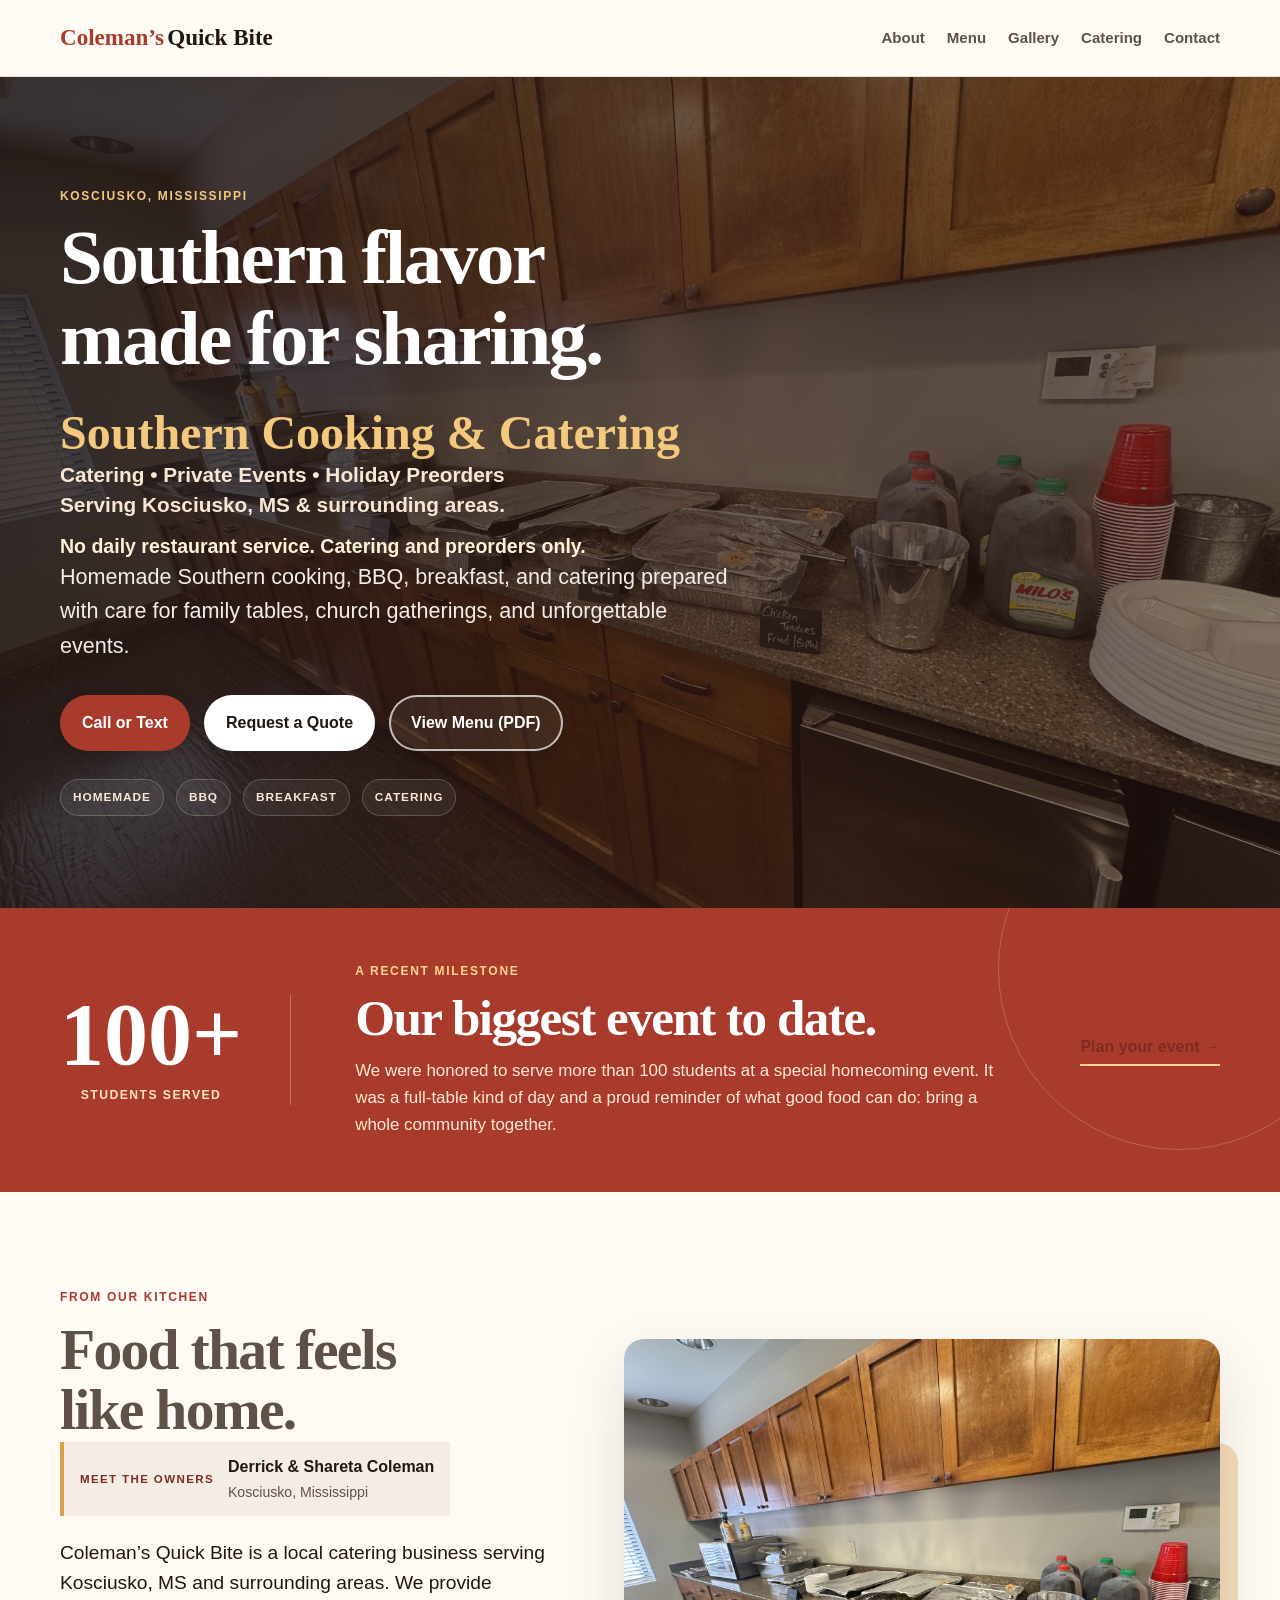
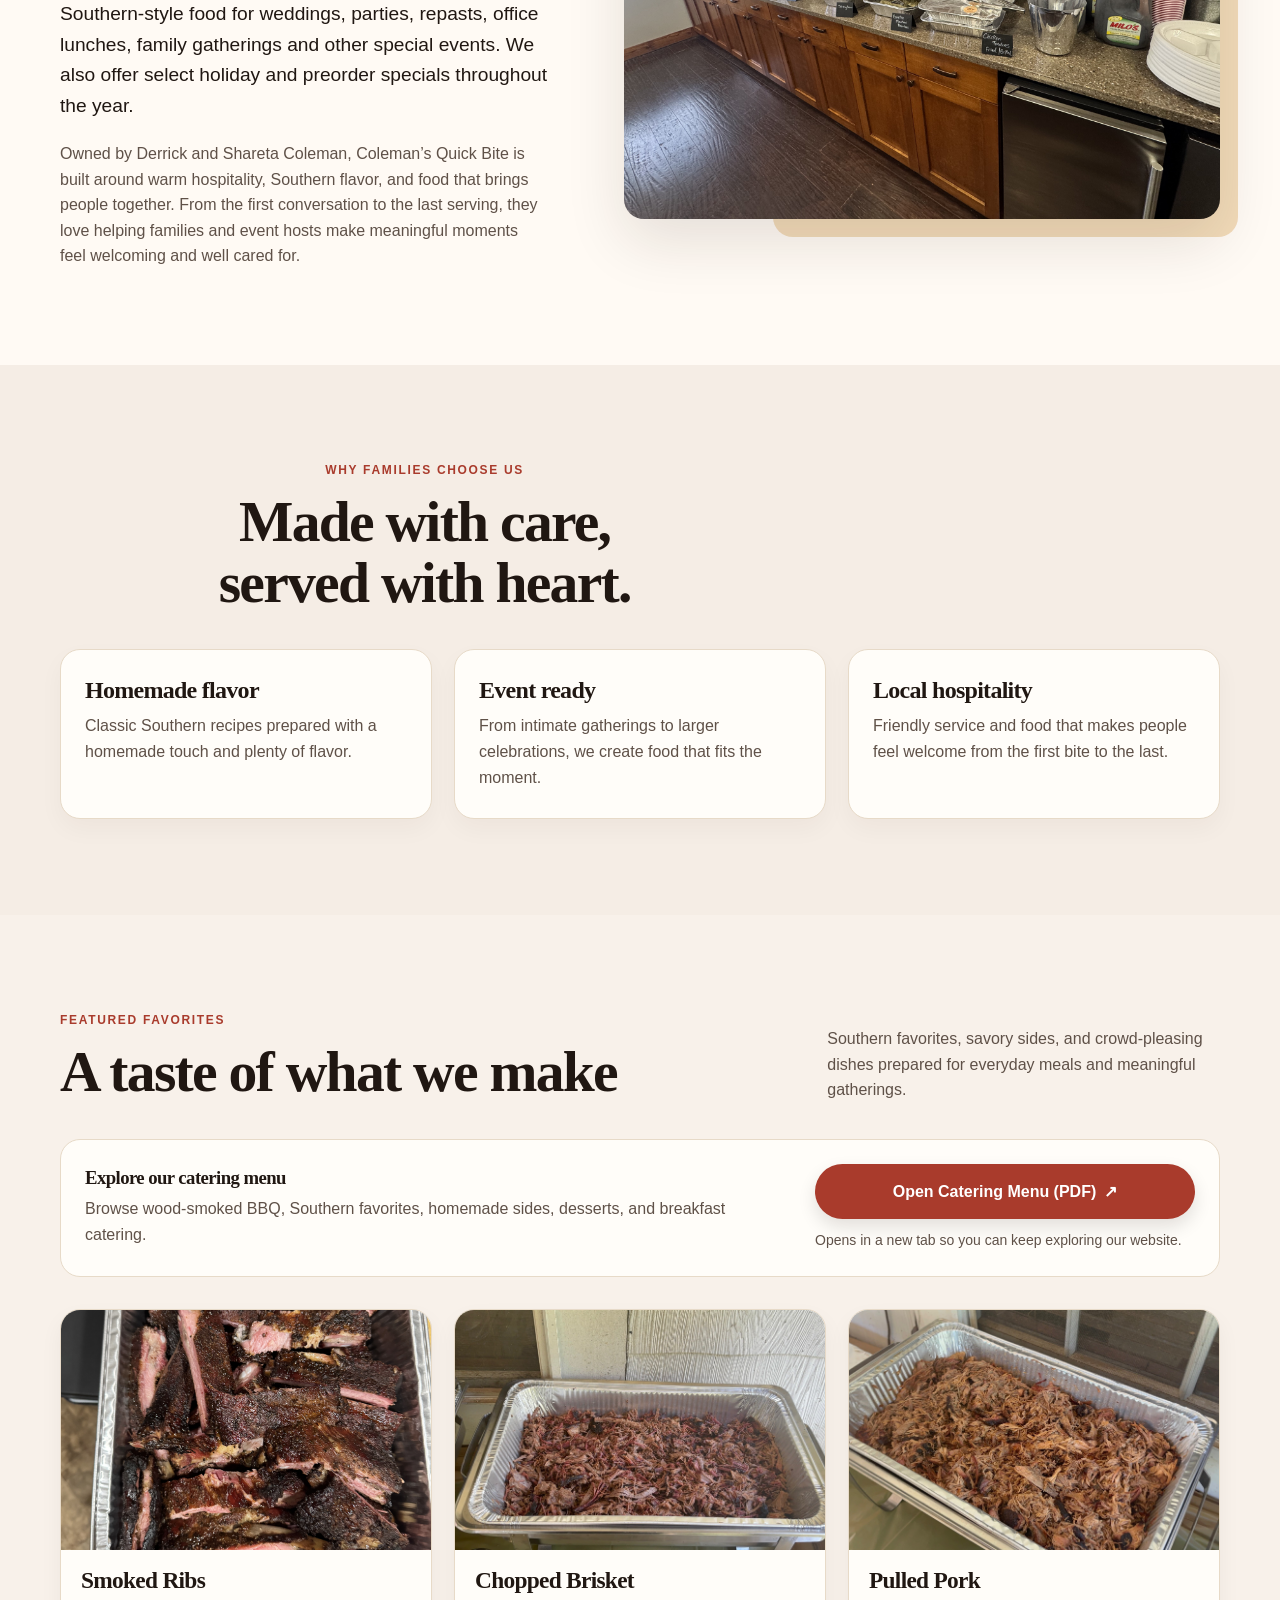
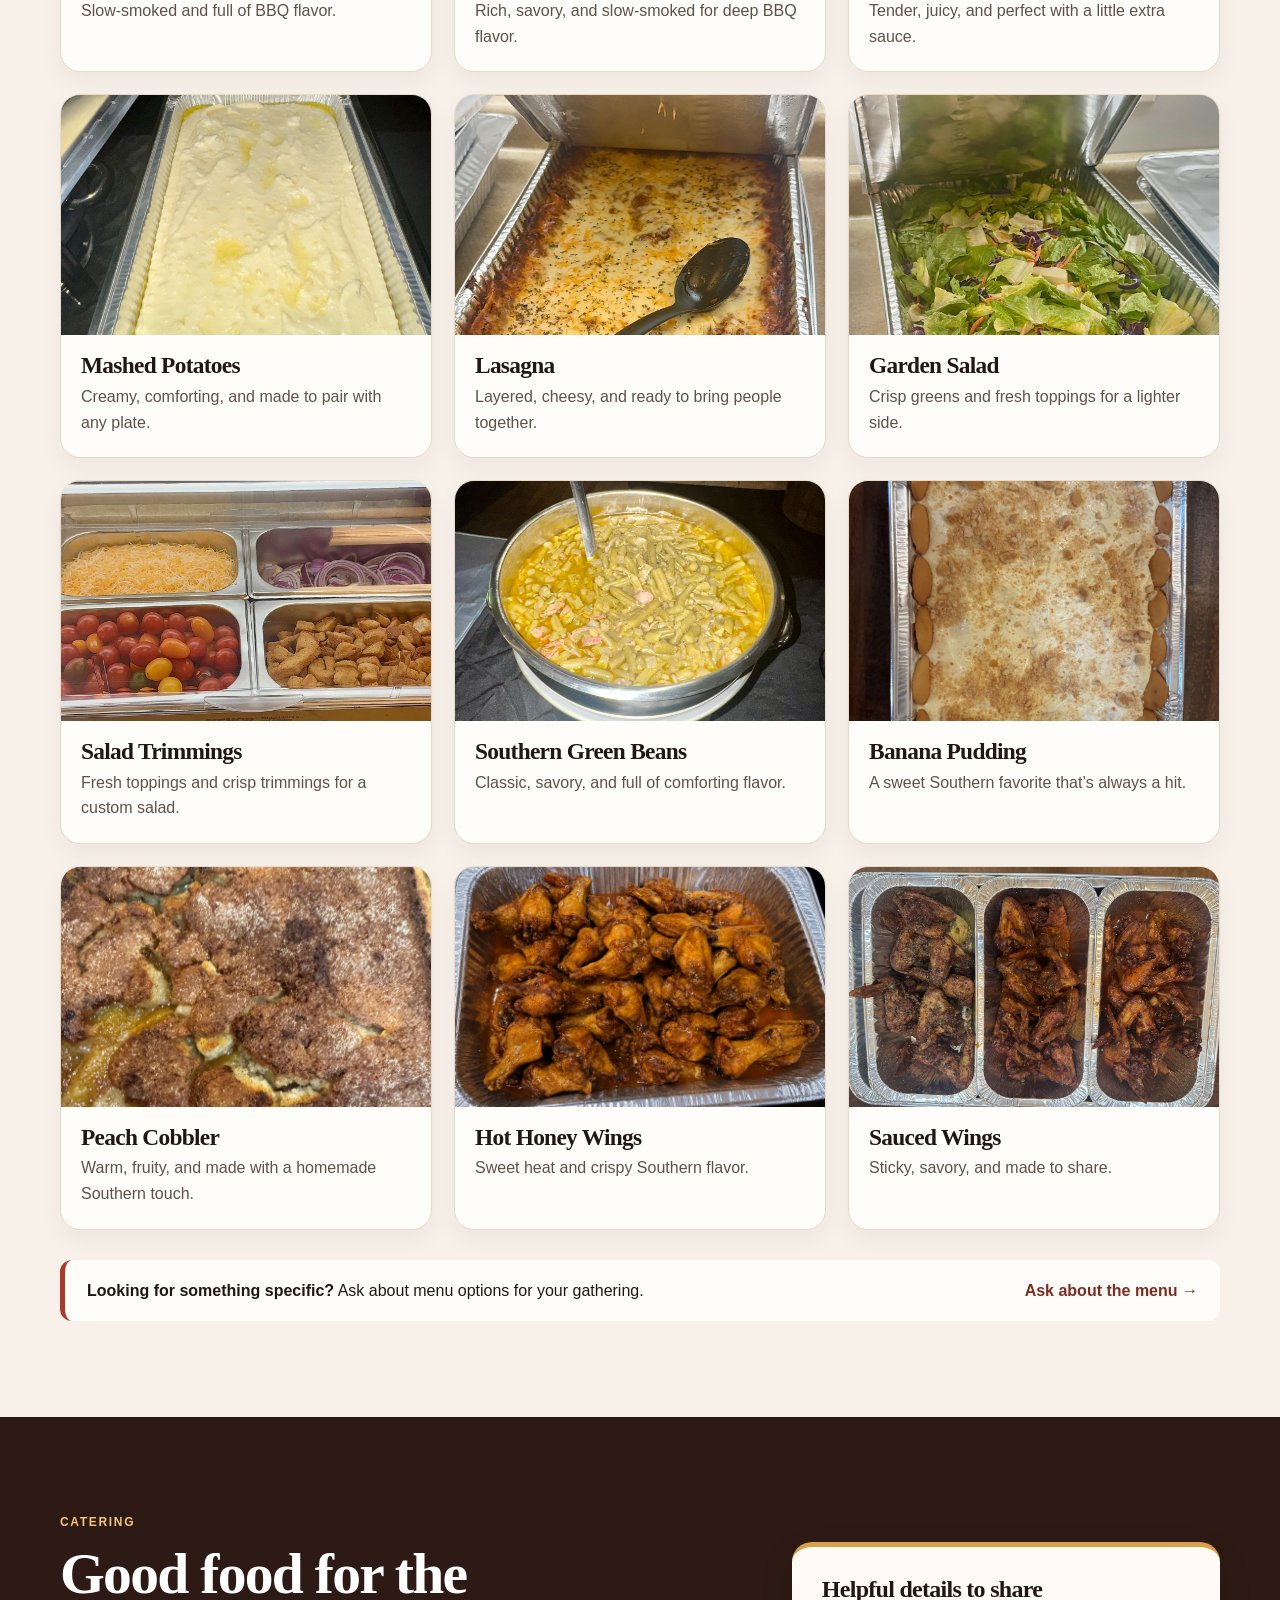
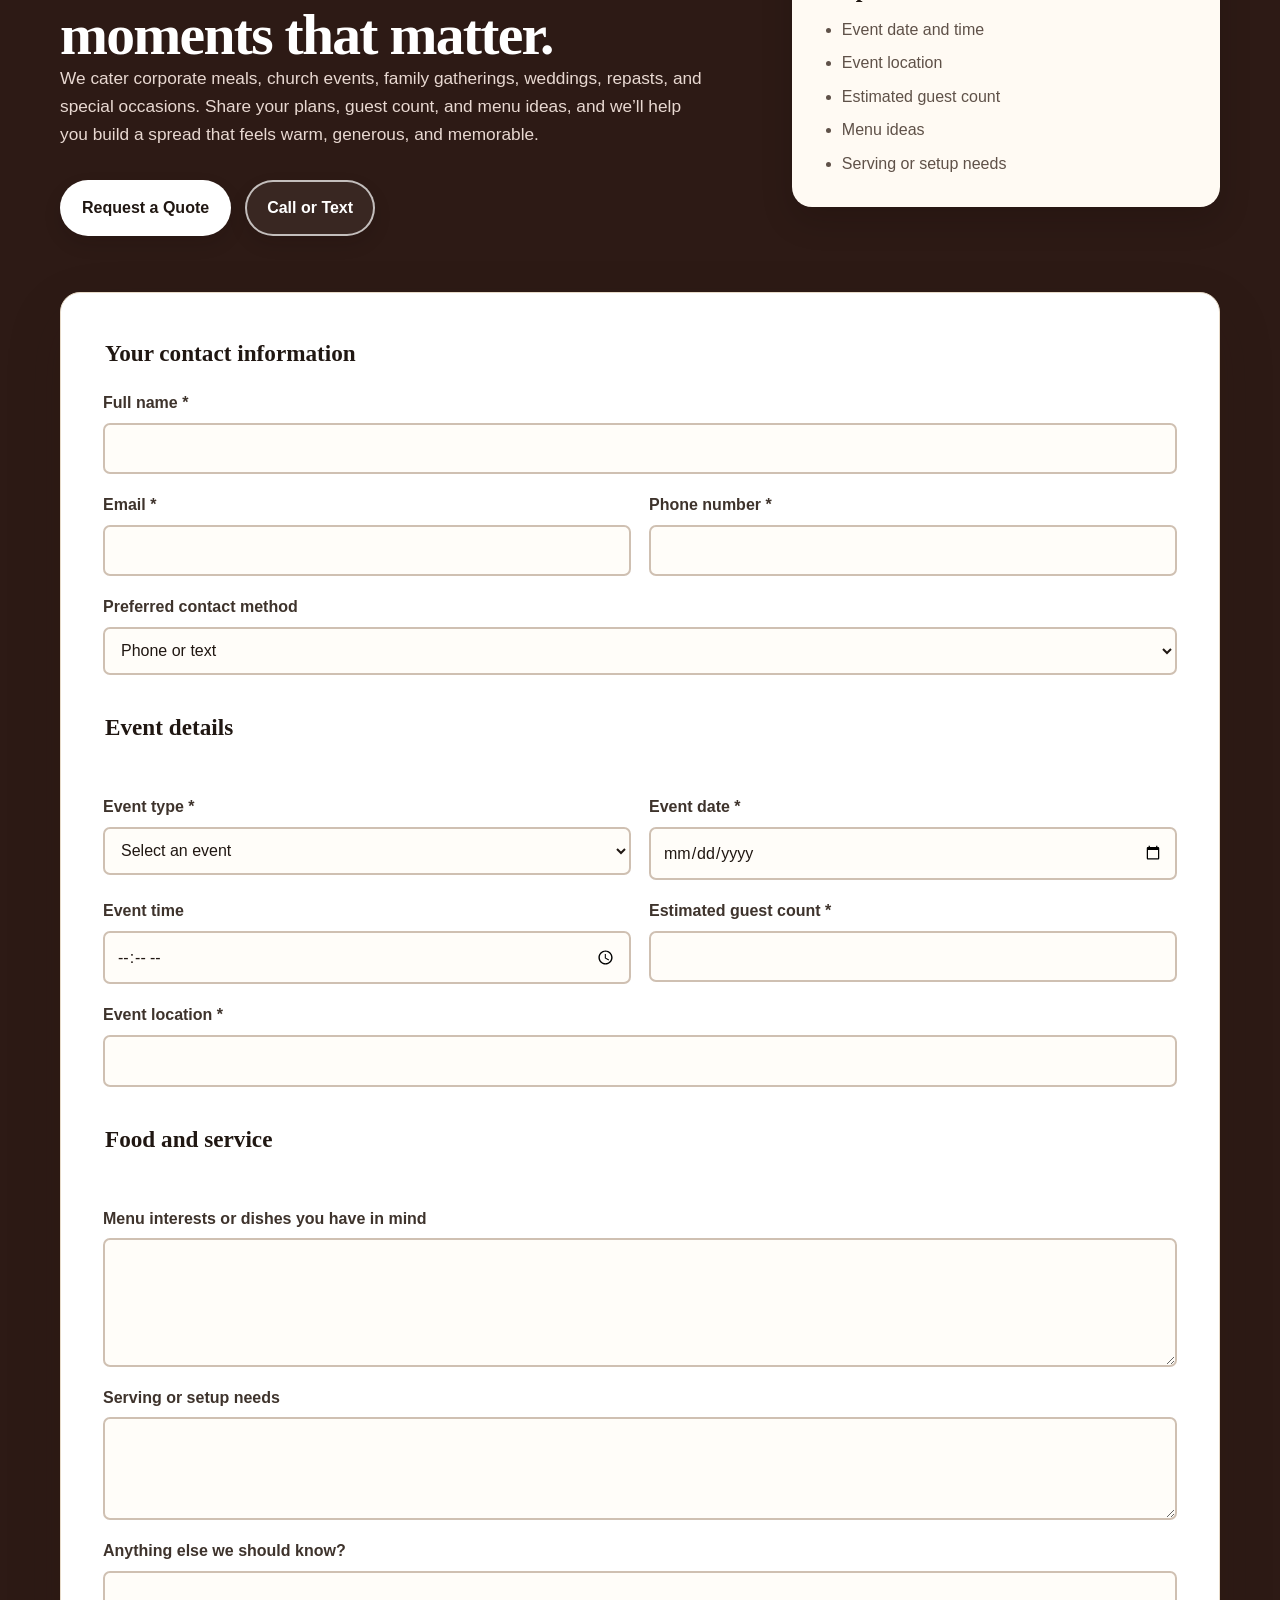
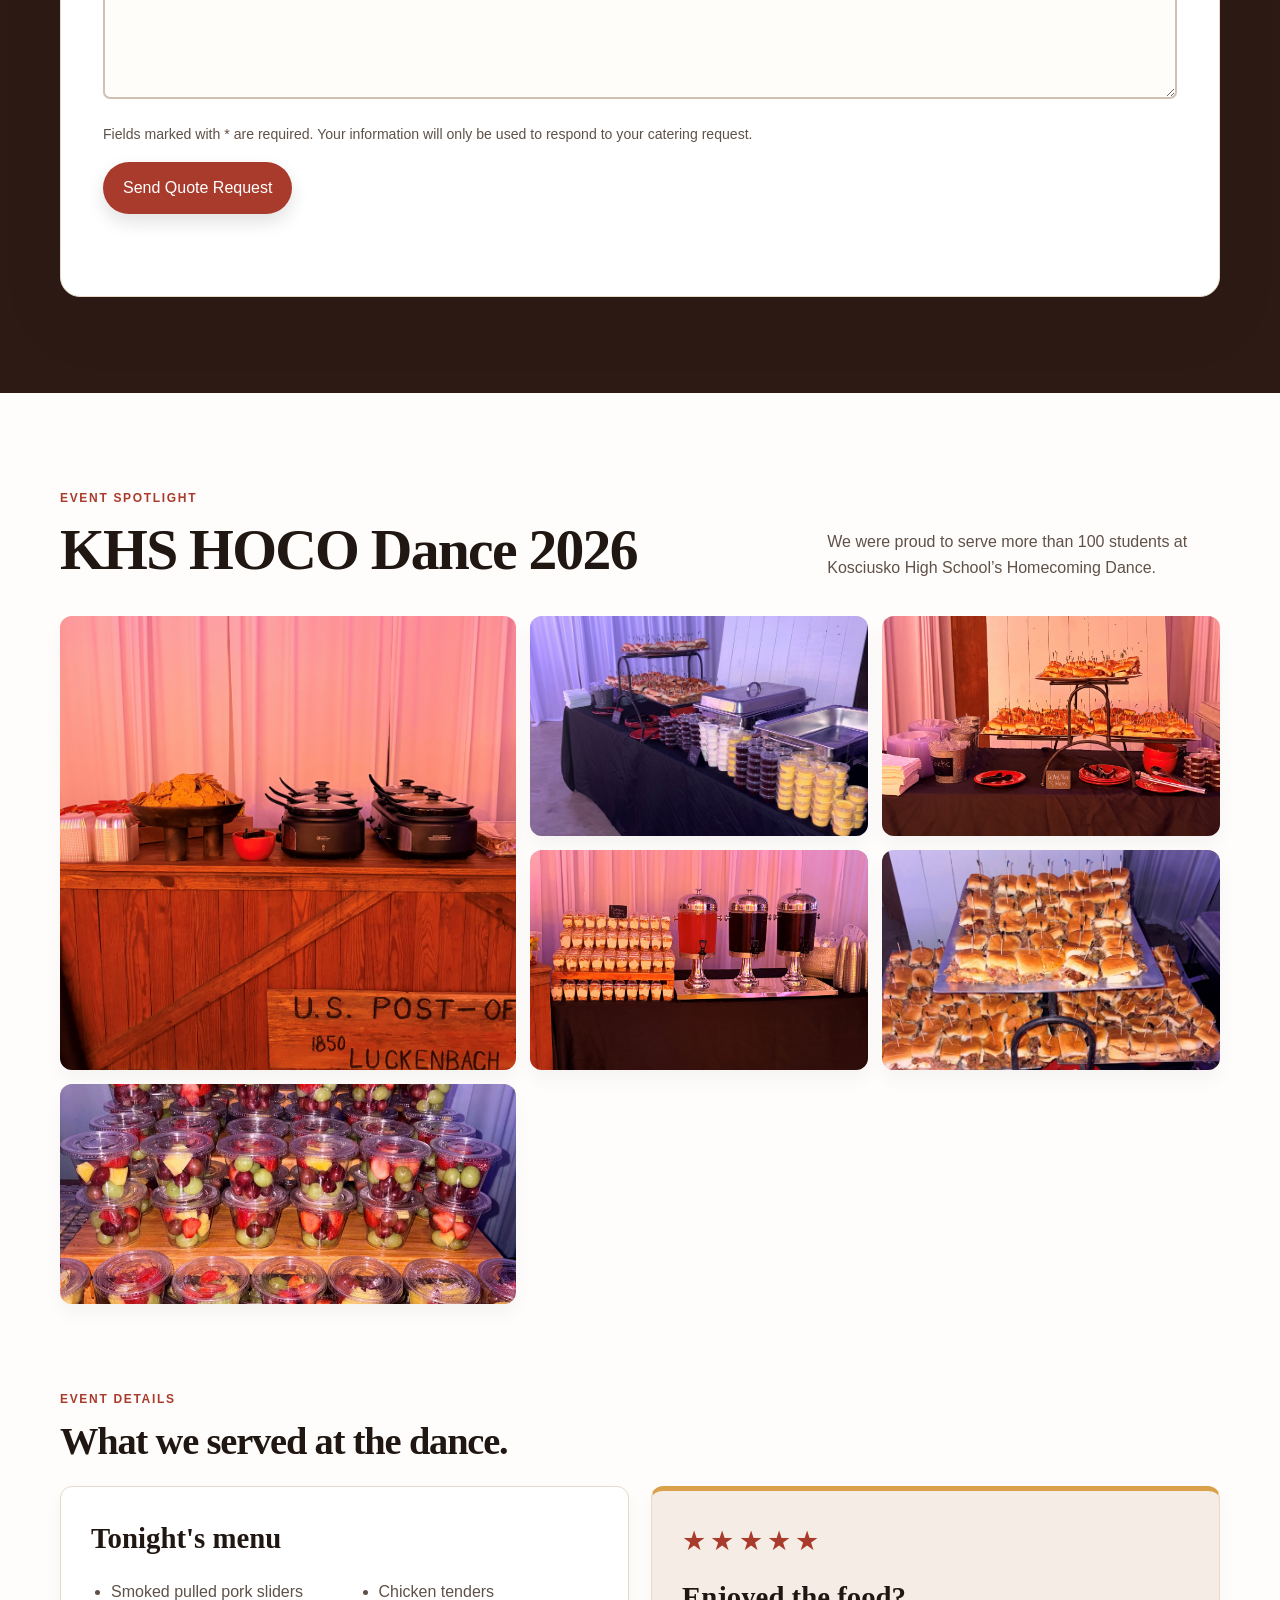
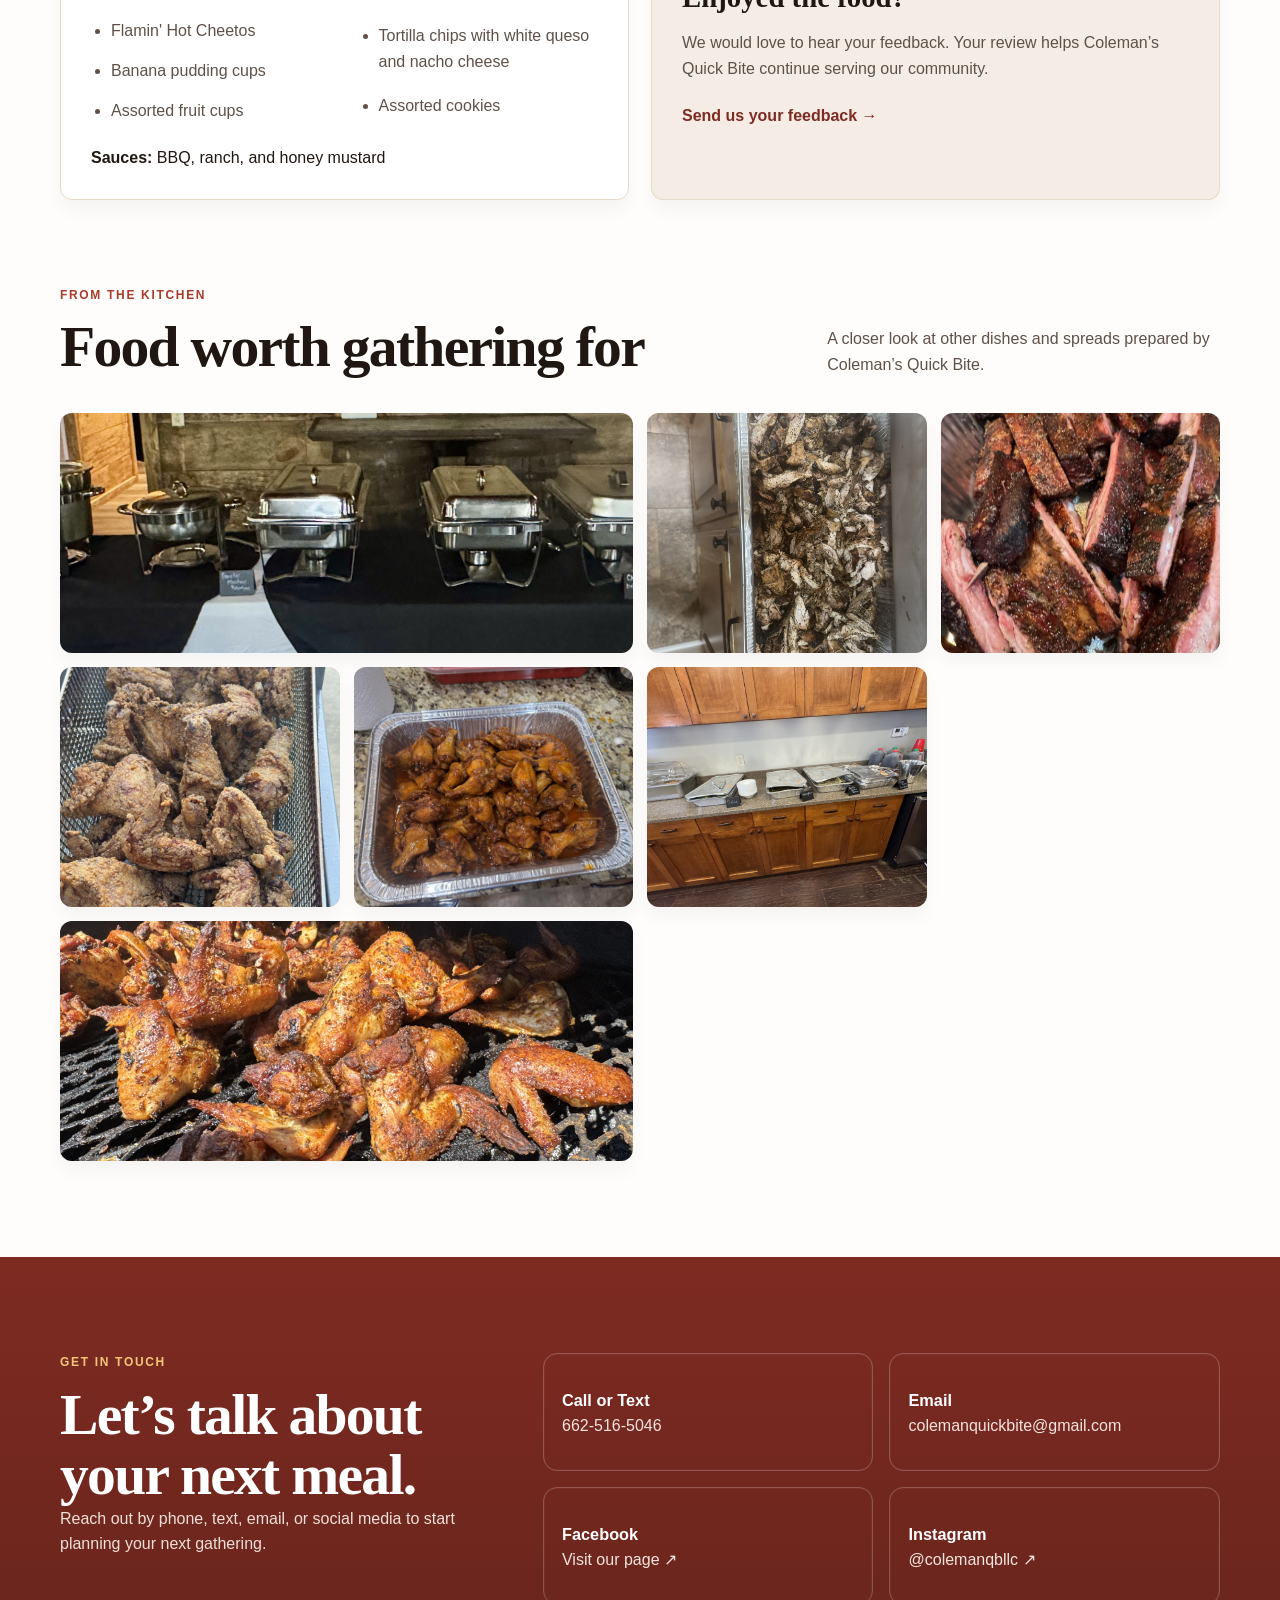
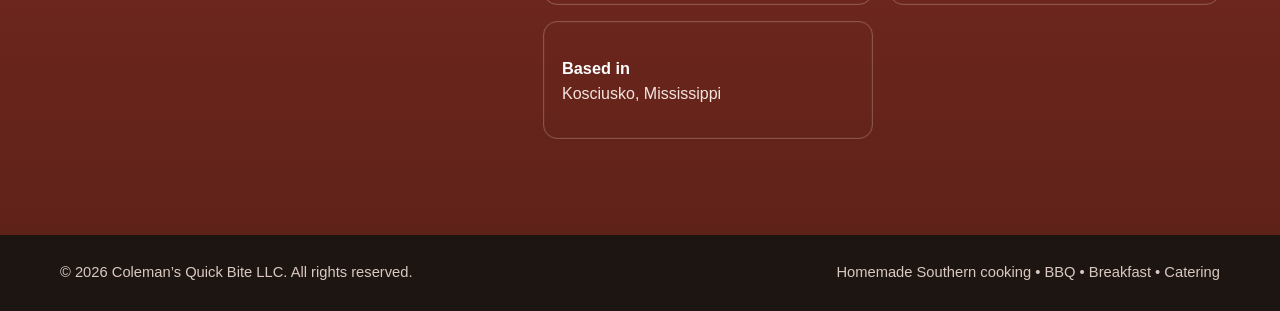
==== commit 380e83d7: "Open catering menu PDF in a new tab" ====
--- a/index.html
+++ b/index.html
@@ -28,7 +28,7 @@
       </a>
       <nav aria-label="Main navigation">
         <a href="#about">About</a>
-        <a href="#menu">Menu</a>
+        <a href="menu/colemans-quick-bite-real-wood-menu.pdf" target="_blank" rel="noopener noreferrer" aria-label="Menu (PDF, opens in a new tab)">Menu</a>
         <a href="#gallery">Gallery</a>
         <a href="#catering">Catering</a>
         <a href="#contact">Contact</a>
@@ -51,7 +51,7 @@
         <div class="button-row" aria-label="Get started">
           <a class="button button-primary" href="tel:+16625165046">Call or Text</a>
           <a class="button button-light" href="#quote-form">Request a Quote</a>
-          <a class="button button-outline" href="#menu">View Menu</a>
+          <a class="button button-outline" href="menu/colemans-quick-bite-real-wood-menu.pdf" target="_blank" rel="noopener noreferrer" aria-label="View menu (PDF, opens in a new tab)">View Menu (PDF)</a>
         </div>
 
         <div class="hero-trust" aria-label="Service highlights">
@@ -129,6 +129,17 @@
             <h2 id="menu-heading">A taste of what we make</h2>
           </div>
           <p>Southern favorites, savory sides, and crowd-pleasing dishes prepared for everyday meals and meaningful gatherings.</p>
+        </div>
+
+        <div class="menu-pdf-card">
+          <div>
+            <h3>Explore our catering menu</h3>
+            <p>Browse wood-smoked BBQ, Southern favorites, homemade sides, desserts, and breakfast catering.</p>
+          </div>
+          <div class="menu-pdf-action">
+            <a class="button button-primary" href="menu/colemans-quick-bite-real-wood-menu.pdf" target="_blank" rel="noopener noreferrer" aria-label="Open catering menu (PDF, opens in a new tab)">Open Catering Menu (PDF) <span aria-hidden="true">↗</span></a>
+            <p>Opens in a new tab so you can keep exploring our website.</p>
+          </div>
         </div>
 
         <div class="food-grid">
--- a/styles.css
+++ b/styles.css
@@ -519,6 +519,47 @@
   font-size: 1rem;
 }
 
+.menu-pdf-card {
+  display: flex;
+  align-items: center;
+  justify-content: space-between;
+  flex-wrap: wrap;
+  gap: 24px;
+  padding: 24px;
+  margin-bottom: 32px;
+  background: var(--surface);
+  border: 1px solid var(--border);
+  border-radius: var(--radius);
+}
+
+.menu-pdf-card > div:first-child {
+  flex: 1 1 280px;
+}
+
+.menu-pdf-card h3 {
+  margin: 0 0 8px;
+}
+
+.menu-pdf-card p {
+  margin: 0;
+  color: var(--muted);
+}
+
+.menu-pdf-action {
+  flex: 1 1 280px;
+  max-width: 380px;
+}
+
+.menu-pdf-action .button {
+  gap: 8px;
+  width: 100%;
+}
+
+.menu-pdf-action p {
+  margin-top: 10px;
+  font-size: 0.875rem;
+}
+
 .food-grid {
   display: grid;
   grid-template-columns: repeat(3, minmax(0, 1fr));
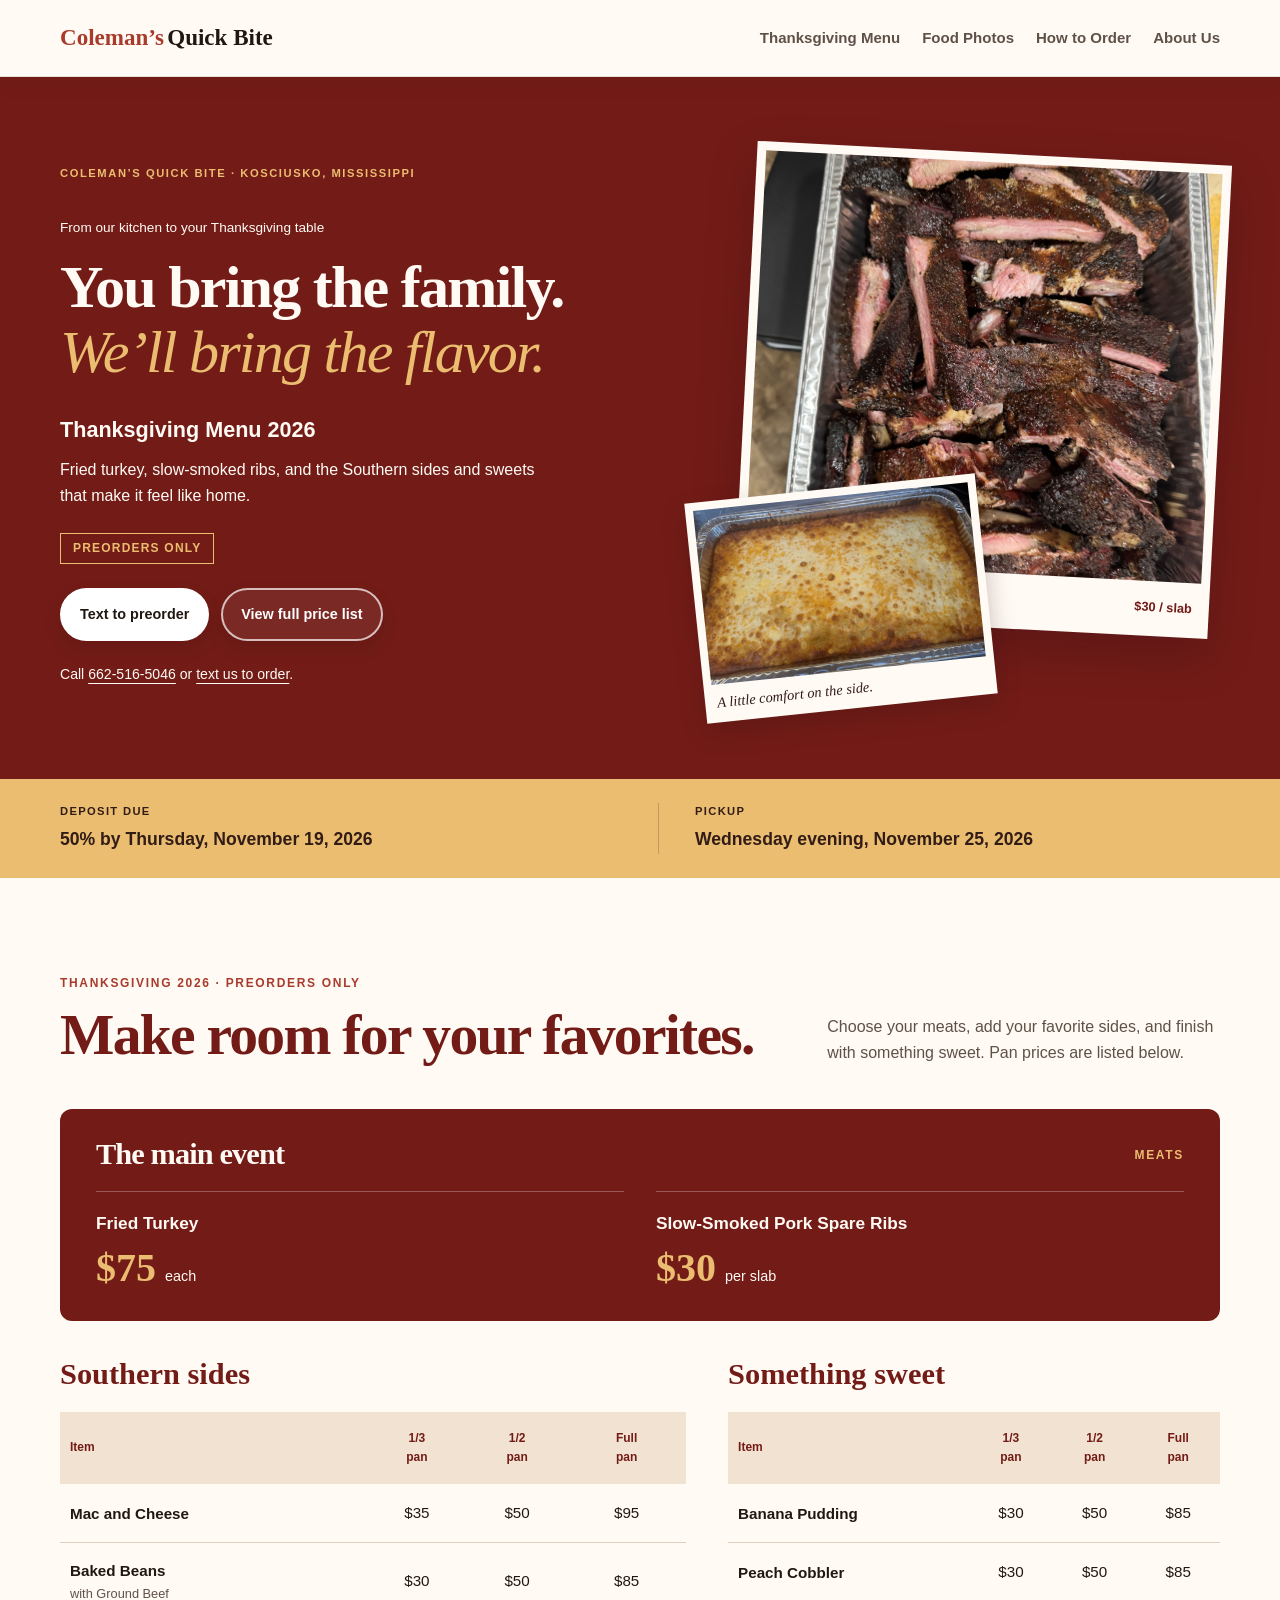
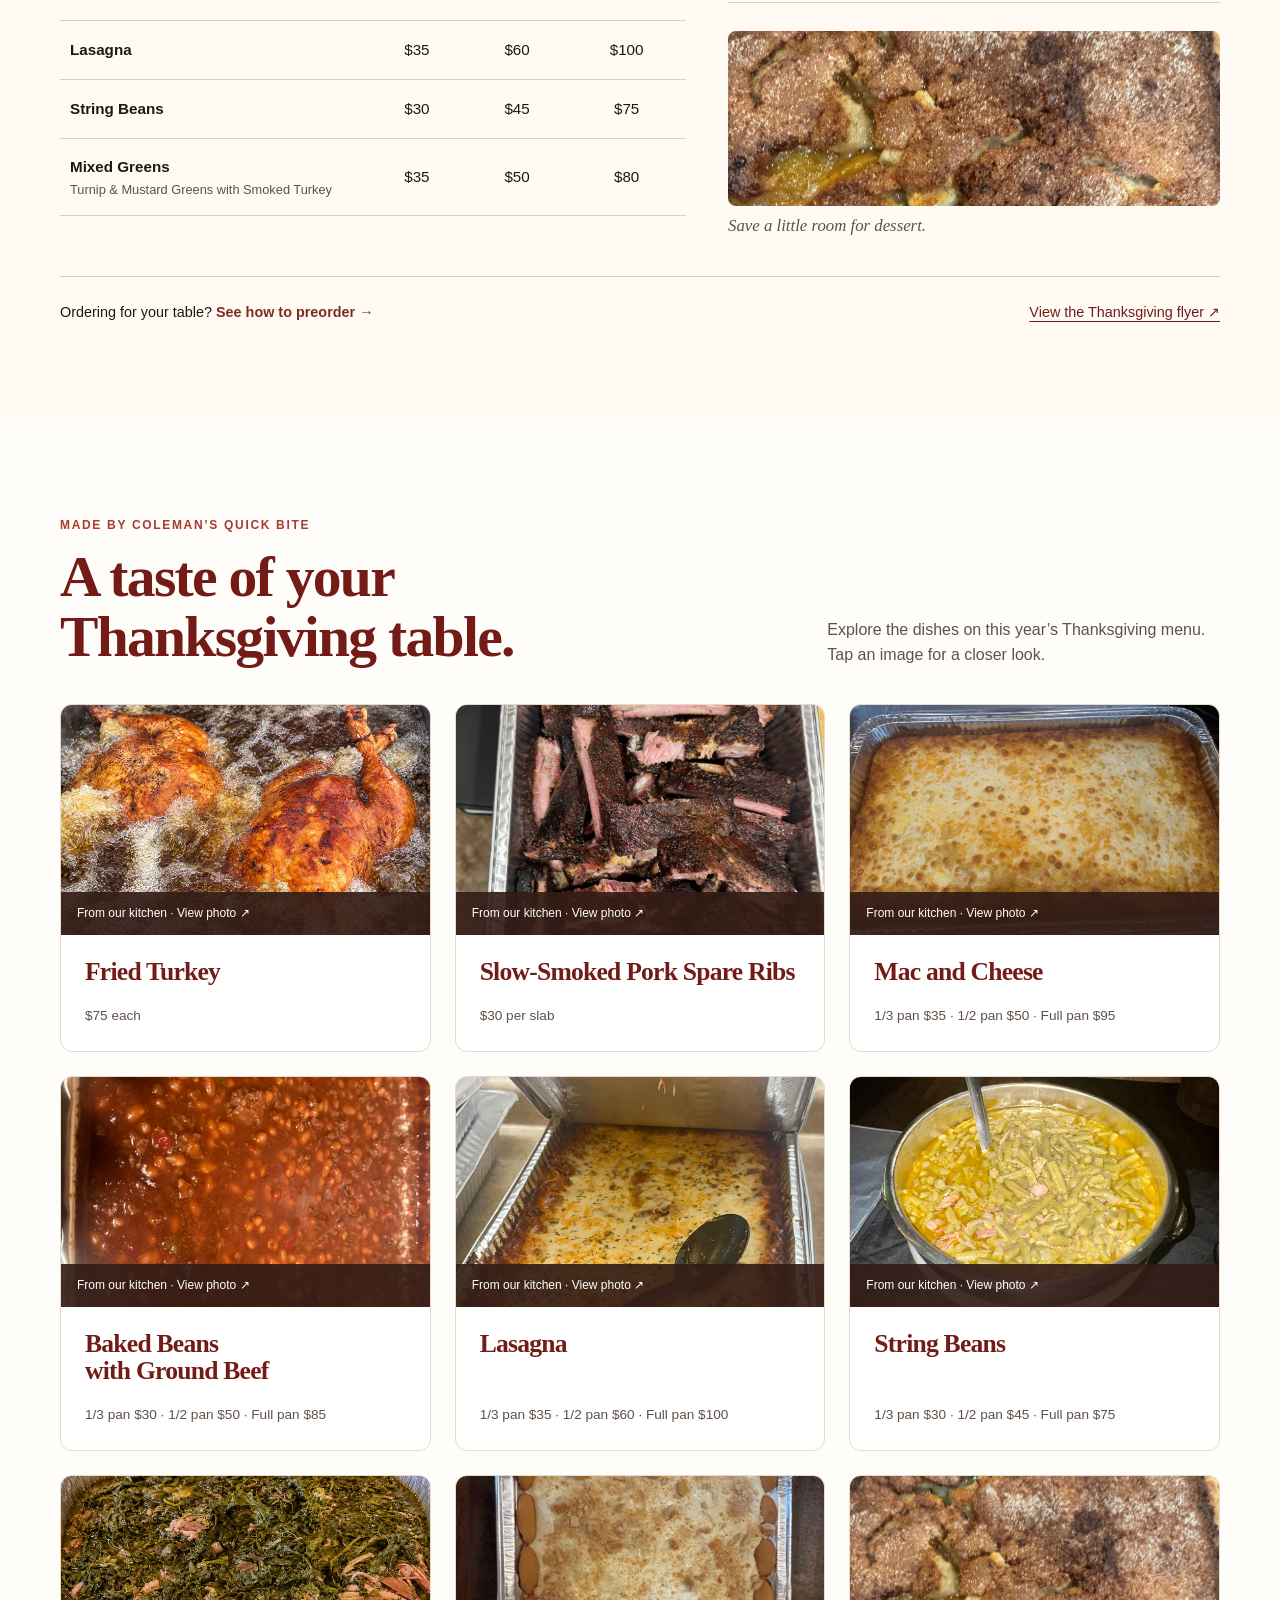
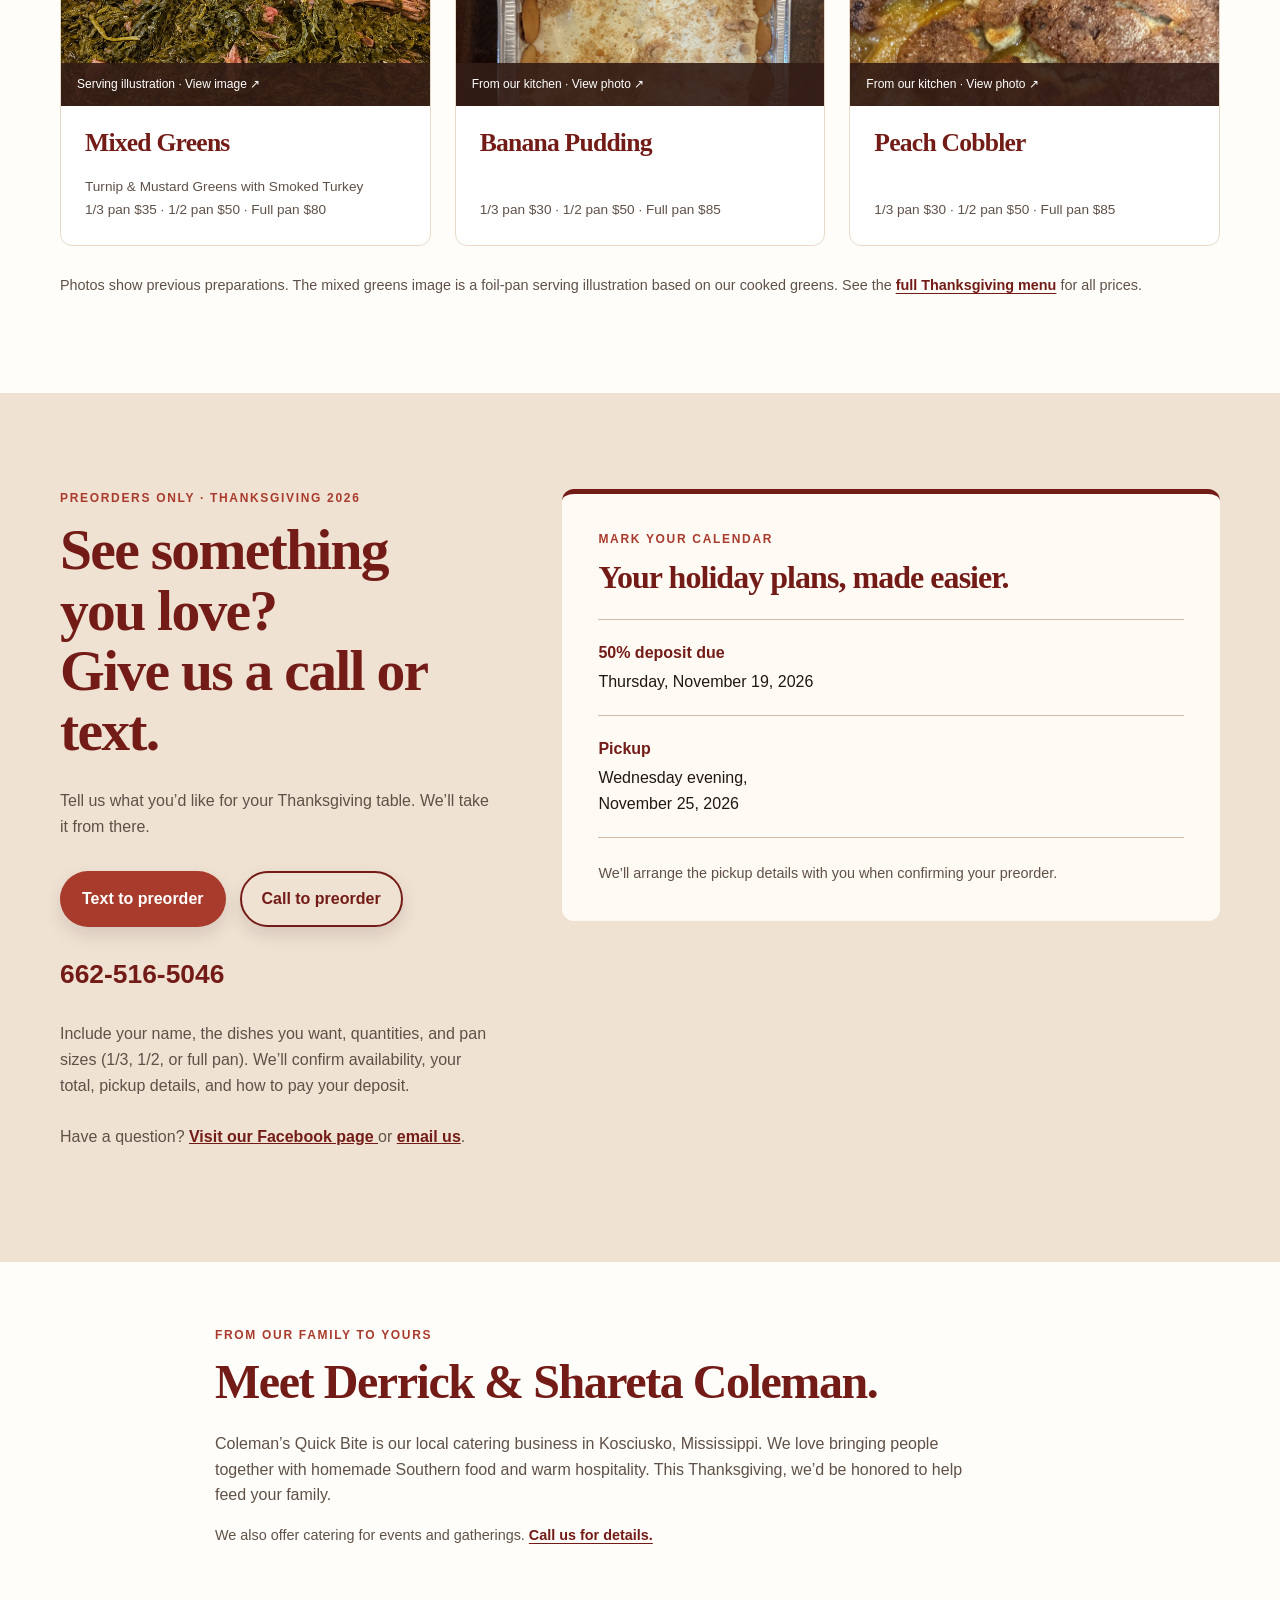
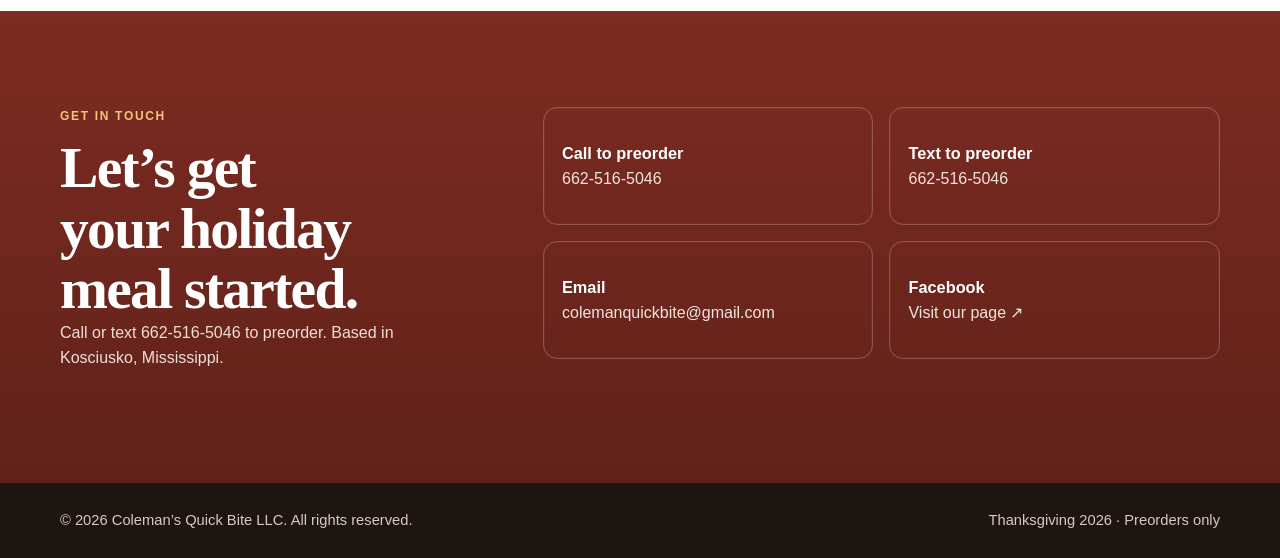
==== commit dbc84ff9: "Publish Thanksgiving 2026 preorder menu and food gallery" ====
--- a/index.html
+++ b/index.html
@@ -3,19 +3,22 @@
 <head>
   <meta charset="utf-8">
   <meta name="viewport" content="width=device-width, initial-scale=1">
-  <meta name="description" content="Coleman’s Quick Bite LLC serves homemade Southern cooking, BBQ, breakfast, and catering for events in Kosciusko, Mississippi.">
+  <meta name="description" content="Thanksgiving 2026 preorders from Coleman’s Quick Bite in Kosciusko, MS. Fried turkey, smoked ribs, Southern sides and desserts. 50% deposit due November 19; pickup November 25.">
   <meta name="keywords" content="Southern food Kosciusko MS, catering Kosciusko Mississippi, BBQ catering, breakfast catering, Coleman’s Quick Bite">
   <meta name="theme-color" content="#7b241c">
   <meta property="og:type" content="website">
-  <meta property="og:title" content="Coleman’s Quick Bite | Southern Cooking & Catering">
-  <meta property="og:description" content="Homemade Southern cooking, BBQ, breakfast, and catering in Kosciusko, Mississippi.">
-  <meta property="og:image" content="images/smoked_spare_ribs2.jpg">
+  <meta property="og:title" content="Thanksgiving Menu 2026 | Coleman’s Quick Bite">
+  <meta property="og:description" content="Preorders only. Fried turkey, slow-smoked ribs, sides and desserts. 50% deposit due November 19. Pickup Wednesday evening, November 25, 2026.">
+  <meta property="og:image" content="https://colemansquickbite.com/flyers/thanksgiving_2026/Colemans_Thanksgiving_2026_With_Smoked_Turkey.png">
+  <meta property="og:image:alt" content="Coleman’s Quick Bite Thanksgiving 2026 preorder menu, prices and pickup details">
+  <meta property="og:url" content="https://colemansquickbite.com/">
   <meta property="og:locale" content="en_US">
   <link rel="icon" type="image/png" href="assets/colemans-quick-bite-logo.png?v=2">
   <link rel="shortcut icon" type="image/png" href="assets/colemans-quick-bite-logo.png?v=2">
   <link rel="apple-touch-icon" href="assets/colemans-quick-bite-logo.png?v=2">
-  <title>Coleman’s Quick Bite | Southern Food & Catering in Kosciusko, MS</title>
+  <title>Thanksgiving Menu 2026 | Coleman’s Quick Bite · Kosciusko, MS</title>
   <link rel="stylesheet" href="styles.css">
+  <link rel="stylesheet" href="thanksgiving.css">
 </head>
 <body>
   <a class="skip-link" href="#main-content">Skip to main content</a>
@@ -27,420 +30,214 @@
         <span>Quick Bite</span>
       </a>
       <nav aria-label="Main navigation">
-        <a href="#about">About</a>
-        <a href="menu/colemans-quick-bite-real-wood-menu.pdf" target="_blank" rel="noopener noreferrer" aria-label="Menu (PDF, opens in a new tab)">Menu</a>
-        <a href="#gallery">Gallery</a>
-        <a href="#catering">Catering</a>
-        <a href="#contact">Contact</a>
+        <a href="#thanksgiving">Thanksgiving Menu</a>
+        <a href="#holiday-dishes">Food Photos</a>
+        <a href="#preorder">How to Order</a>
+        <a href="#about">About Us</a>
       </nav>
     </div>
   </header>
 
   <main id="main-content">
-    <section class="hero" id="home" aria-labelledby="hero-heading">
-      <div class="container hero-content">
-        <p class="eyebrow">Kosciusko, Mississippi</p>
-        <h1 id="hero-heading">Southern flavor made for sharing.</h1>
-        <div class="hero-service-intro">
-          <p class="hero-service-title">Southern Cooking &amp; Catering</p>
-          <p class="hero-service-details">Catering &bull; Private Events &bull; Holiday Preorders</p>
-          <p class="hero-service-details">Serving Kosciusko, MS &amp; surrounding areas.</p>
-          <p class="hero-service-note">No daily restaurant service. Catering and preorders only.</p>
-        </div>
-        <p class="hero-lead">Homemade Southern cooking, BBQ, breakfast, and catering prepared with care for family tables, church gatherings, and unforgettable events.</p>
-        <div class="button-row" aria-label="Get started">
-          <a class="button button-primary" href="tel:+16625165046">Call or Text</a>
-          <a class="button button-light" href="#quote-form">Request a Quote</a>
-          <a class="button button-outline" href="menu/colemans-quick-bite-real-wood-menu.pdf" target="_blank" rel="noopener noreferrer" aria-label="View menu (PDF, opens in a new tab)">View Menu (PDF)</a>
-        </div>
-
-        <div class="hero-trust" aria-label="Service highlights">
-          <span>Homemade</span>
-          <span>BBQ</span>
-          <span>Breakfast</span>
-          <span>Catering</span>
-        </div>
-      </div>
-    </section>
-
-    <section class="milestone-section" aria-labelledby="milestone-heading">
-      <div class="container milestone-wrap">
-        <div class="milestone-stat" aria-label="More than 100 students served">
-          <strong>100+</strong>
-          <span>students served</span>
-        </div>
-        <div class="milestone-copy">
-          <p class="section-label">A recent milestone</p>
-          <h2 id="milestone-heading">Our biggest event to date.</h2>
-          <p>We were honored to serve more than 100 students at a special homecoming event. It was a full-table kind of day and a proud reminder of what good food can do: bring a whole community together.</p>
-        </div>
-        <a class="text-link milestone-link" href="#quote-form">Plan your event <span aria-hidden="true">→</span></a>
-      </div>
-    </section>
-
-    <section class="section about-section" id="about">
-      <div class="container about-grid">
-        <div class="section-copy">
-          <p class="section-label">From our kitchen</p>
-          <h2>Food that feels like home.</h2>
-          <div class="owner-intro">
-            <span class="owner-intro-label">Meet the owners</span>
-            <p><strong>Derrick &amp; Shareta Coleman</strong><span>Kosciusko, Mississippi</span></p>
-          </div>
-          <p class="section-intro">Coleman’s Quick Bite is a local catering business serving Kosciusko, MS and surrounding areas. We provide Southern-style food for weddings, parties, repasts, office lunches, family gatherings and other special events. We also offer select holiday and preorder specials throughout the year.</p>
-          <p>Owned by Derrick and Shareta Coleman, Coleman’s Quick Bite is built around warm hospitality, Southern flavor, and food that brings people together. From the first conversation to the last serving, they love helping families and event hosts make meaningful moments feel welcoming and well cared for.</p>
-        </div>
-        <figure class="feature-photo">
-          <img src="images/drop_go_buffet.jpg" alt="A catered buffet spread prepared by Coleman’s Quick Bite" style="object-position: center 52%;">
-        </figure>
-      </div>
-    </section>
-
-    <section class="section values-section">
-      <div class="container">
-        <div class="section-heading center-heading">
-          <div>
-            <p class="section-label">Why families choose us</p>
-            <h2>Made with care, served with heart.</h2>
-          </div>
-        </div>
-        <div class="value-grid">
-          <article class="value-card">
-            <h3>Homemade flavor</h3>
-            <p>Classic Southern recipes prepared with a homemade touch and plenty of flavor.</p>
-          </article>
-          <article class="value-card">
-            <h3>Event ready</h3>
-            <p>From intimate gatherings to larger celebrations, we create food that fits the moment.</p>
-          </article>
-          <article class="value-card">
-            <h3>Local hospitality</h3>
-            <p>Friendly service and food that makes people feel welcome from the first bite to the last.</p>
-          </article>
-        </div>
-      </div>
-    </section>
-
-    <section class="section menu-section" id="menu" aria-labelledby="menu-heading">
+    <section class="holiday-hero" id="home" aria-labelledby="hero-heading">
+      <div class="container holiday-hero-grid">
+        <div class="holiday-intro">
+          <p class="eyebrow">Coleman’s Quick Bite · Kosciusko, Mississippi</p>
+          <p class="holiday-season">From our kitchen to your Thanksgiving table</p>
+          <h1 id="hero-heading">You bring the family.<br><em>We’ll bring the flavor.</em></h1>
+          <p class="holiday-lead">Thanksgiving Menu 2026</p>
+          <p>Fried turkey, slow-smoked ribs, and the Southern sides and sweets that make it feel like home.</p>
+          <span class="preorder-badge">Preorders only</span>
+          <div class="button-row">
+            <a class="button button-light" href="sms:+16625165046">Text to preorder</a>
+            <a class="button button-outline" href="#thanksgiving">View full price list</a>
+          </div>
+          <p class="holiday-phone">Call <a href="tel:+16625165046">662-516-5046</a> or <a href="sms:+16625165046">text us to order</a>.</p>
+        </div>
+        <div class="holiday-table" aria-label="A few favorites from our kitchen">
+          <figure class="holiday-ribs">
+            <img src="images/smoked_spare_ribs2.jpg" alt="Coleman’s slow-smoked pork spare ribs" width="640" height="700" fetchpriority="high">
+            <figcaption>Slow-smoked pork spare ribs <strong>$30 / slab</strong></figcaption>
+          </figure>
+          <figure class="holiday-side">
+            <img src="images/mac_and_cheese.jpg" alt="Our homemade mac and cheese" width="320" height="320">
+            <figcaption>A little comfort on the side.</figcaption>
+          </figure>
+        </div>
+      </div>
+    </section>
+
+    <div class="holiday-dates">
+      <div class="container holiday-dates-grid">
+        <p><span>Deposit due</span><strong>50% by Thursday, November 19, 2026</strong></p>
+        <p><span>Pickup</span><strong>Wednesday evening, November 25, 2026</strong></p>
+      </div>
+    </div>
+
+    <section class="section holiday-menu" id="thanksgiving" aria-labelledby="thanksgiving-heading">
       <div class="container">
         <div class="section-heading">
           <div>
-            <p class="section-label">Featured favorites</p>
-            <h2 id="menu-heading">A taste of what we make</h2>
-          </div>
-          <p>Southern favorites, savory sides, and crowd-pleasing dishes prepared for everyday meals and meaningful gatherings.</p>
-        </div>
-
-        <div class="menu-pdf-card">
+            <p class="section-label">Thanksgiving 2026 · Preorders only</p>
+            <h2 id="thanksgiving-heading">Make room for your favorites.</h2>
+          </div>
+          <p>Choose your meats, add your favorite sides, and finish with something sweet. Pan prices are listed below.</p>
+        </div>
+
+        <div class="holiday-meats" aria-labelledby="holiday-meats-heading">
+          <h3 id="holiday-meats-heading">The main event <span>Meats</span></h3>
+          <dl>
+            <div><dt>Fried Turkey</dt><dd><strong>$75</strong> each</dd></div>
+            <div><dt>Slow-Smoked Pork Spare Ribs</dt><dd><strong>$30</strong> per slab</dd></div>
+          </dl>
+        </div>
+
+        <div class="holiday-menu-tables">
+          <div class="holiday-menu-group">
+            <table class="holiday-price-table">
+              <caption>Southern sides</caption>
+              <thead><tr><th scope="col">Item</th><th scope="col">1/3 <span>pan</span></th><th scope="col">1/2 <span>pan</span></th><th scope="col">Full <span>pan</span></th></tr></thead>
+              <tbody>
+                <tr><th scope="row">Mac and Cheese</th><td>$35</td><td>$50</td><td>$95</td></tr>
+                <tr><th scope="row">Baked Beans <span>with Ground Beef</span></th><td>$30</td><td>$50</td><td>$85</td></tr>
+                <tr><th scope="row">Lasagna</th><td>$35</td><td>$60</td><td>$100</td></tr>
+                <tr><th scope="row">String Beans</th><td>$30</td><td>$45</td><td>$75</td></tr>
+                <tr><th scope="row">Mixed Greens <span>Turnip &amp; Mustard Greens with Smoked Turkey</span></th><td>$35</td><td>$50</td><td>$80</td></tr>
+              </tbody>
+            </table>
+          </div>
+          <div class="holiday-menu-group">
+            <table class="holiday-price-table">
+              <caption>Something sweet</caption>
+              <thead><tr><th scope="col">Item</th><th scope="col">1/3 <span>pan</span></th><th scope="col">1/2 <span>pan</span></th><th scope="col">Full <span>pan</span></th></tr></thead>
+              <tbody>
+                <tr><th scope="row">Banana Pudding</th><td>$30</td><td>$50</td><td>$85</td></tr>
+                <tr><th scope="row">Peach Cobbler</th><td>$30</td><td>$50</td><td>$85</td></tr>
+              </tbody>
+            </table>
+            <figure class="holiday-dessert">
+              <img src="images/peach_cobbler.jpg" alt="A pan of Coleman’s peach cobbler" loading="lazy" width="600" height="300">
+              <figcaption>Save a little room for dessert.</figcaption>
+            </figure>
+          </div>
+        </div>
+        <div class="holiday-menu-footer">
+          <p>Ordering for your table? <a class="text-link" href="#preorder">See how to preorder <span aria-hidden="true">→</span></a></p>
+          <a href="flyers/thanksgiving_2026/Colemans_Thanksgiving_2026_With_Smoked_Turkey.png" target="_blank" rel="noopener noreferrer">View the Thanksgiving flyer <span class="visually-hidden">(opens in a new tab)</span> <span aria-hidden="true">↗</span></a>
+        </div>
+      </div>
+    </section>
+
+    <section class="section holiday-shop" id="holiday-dishes" aria-labelledby="holiday-dishes-heading">
+      <div class="container">
+        <div class="section-heading">
           <div>
-            <h3>Explore our catering menu</h3>
-            <p>Browse wood-smoked BBQ, Southern favorites, homemade sides, desserts, and breakfast catering.</p>
-          </div>
-          <div class="menu-pdf-action">
-            <a class="button button-primary" href="menu/colemans-quick-bite-real-wood-menu.pdf" target="_blank" rel="noopener noreferrer" aria-label="Open catering menu (PDF, opens in a new tab)">Open Catering Menu (PDF) <span aria-hidden="true">↗</span></a>
-            <p>Opens in a new tab so you can keep exploring our website.</p>
-          </div>
-        </div>
-
-        <div class="food-grid">
-          <article class="food-card">
-            <img src="images/smoked_spare_ribs2.jpg" alt="Smoked ribs" loading="lazy" style="object-position: center 58%;">
-            <div class="food-card-copy">
-              <h3>Smoked Ribs</h3>
-              <p>Slow-smoked and full of BBQ flavor.</p>
-            </div>
-          </article>
-          <article class="food-card">
-            <img src="images/chopped_brisket.jpg" alt="Chopped brisket" loading="lazy" style="object-position: center 52%;">
-            <div class="food-card-copy">
-              <h3>Chopped Brisket</h3>
-              <p>Rich, savory, and slow-smoked for deep BBQ flavor.</p>
-            </div>
-          </article>
-          <article class="food-card">
-            <img src="images/pulled_pork.jpg" alt="Pulled pork" loading="lazy" style="object-position: center 50%;">
-            <div class="food-card-copy">
-              <h3>Pulled Pork</h3>
-              <p>Tender, juicy, and perfect with a little extra sauce.</p>
-            </div>
-          </article>
-          <article class="food-card">
-            <img src="images/mashed_potatoes.jpg" alt="Mashed potatoes" loading="lazy" style="object-position: center 45%;">
-            <div class="food-card-copy">
-              <h3>Mashed Potatoes</h3>
-              <p>Creamy, comforting, and made to pair with any plate.</p>
-            </div>
-          </article>
-          <article class="food-card">
-            <img src="images/lasagna.jpg" alt="Prepared lasagna in a catering pan" loading="lazy" style="object-position: center 50%;">
-            <div class="food-card-copy">
+            <p class="section-label">Made by Coleman’s Quick Bite</p>
+            <h2 id="holiday-dishes-heading">A taste of your Thanksgiving table.</h2>
+          </div>
+          <p>Explore the dishes on this year’s Thanksgiving menu. Tap an image for a closer look.</p>
+        </div>
+        <div class="holiday-product-grid">
+          <article class="holiday-product">
+            <a class="holiday-product-photo holiday-turkey-photo" href="images/fried-turkey-thanksgiving-edited.jpg" target="_blank" rel="noopener noreferrer" aria-label="View larger photo of our fried turkey (opens in a new tab)"><img src="images/fried-turkey-thanksgiving-edited.jpg" alt="Two golden-brown turkeys frying at Coleman’s Quick Bite" width="1448" height="1086" loading="lazy"><span>From our kitchen · View photo ↗</span></a>
+            <div class="holiday-product-body">
+              <h3>Fried Turkey</h3>
+              <p class="holiday-photo-price">$75 each</p>
+            </div>
+          </article>
+          <article class="holiday-product">
+            <a class="holiday-product-photo" href="images/smoked_spare_ribs2.jpg" target="_blank" rel="noopener noreferrer" aria-label="View larger photo of our Slow-Smoked Pork Spare Ribs (opens in a new tab)"><img src="images/smoked_spare_ribs2.jpg" alt="Slow-Smoked Pork Spare Ribs prepared by Coleman’s Quick Bite" width="600" height="450" loading="lazy"><span>From our kitchen · View photo ↗</span></a>
+            <div class="holiday-product-body">
+              <h3>Slow-Smoked Pork Spare Ribs</h3>
+              <p class="holiday-photo-price">$30 per slab</p>
+            </div>
+          </article>
+          <article class="holiday-product">
+            <a class="holiday-product-photo" href="images/mac_and_cheese.jpg" target="_blank" rel="noopener noreferrer" aria-label="View larger photo of our Mac and Cheese (opens in a new tab)"><img src="images/mac_and_cheese.jpg" alt="Mac and Cheese prepared by Coleman’s Quick Bite" width="600" height="450" loading="lazy"><span>From our kitchen · View photo ↗</span></a>
+            <div class="holiday-product-body">
+              <h3>Mac and Cheese</h3>
+              <p class="holiday-photo-price">1/3 pan $35 · 1/2 pan $50 · Full pan $95</p>
+            </div>
+          </article>
+          <article class="holiday-product">
+            <a class="holiday-product-photo" href="images/bakedbeans2.jpg" target="_blank" rel="noopener noreferrer" aria-label="View larger photo of our Baked Beans with Ground Beef (opens in a new tab)"><img src="images/bakedbeans2.jpg" alt="Baked Beans with Ground Beef prepared by Coleman’s Quick Bite" width="600" height="450" loading="lazy"><span>From our kitchen · View photo ↗</span></a>
+            <div class="holiday-product-body">
+              <h3>Baked Beans with Ground Beef</h3>
+              <p class="holiday-photo-price">1/3 pan $30 · 1/2 pan $50 · Full pan $85</p>
+            </div>
+          </article>
+          <article class="holiday-product">
+            <a class="holiday-product-photo" href="images/lasagna.jpg" target="_blank" rel="noopener noreferrer" aria-label="View larger photo of our Lasagna (opens in a new tab)"><img src="images/lasagna.jpg" alt="Lasagna prepared by Coleman’s Quick Bite" width="600" height="450" loading="lazy"><span>From our kitchen · View photo ↗</span></a>
+            <div class="holiday-product-body">
               <h3>Lasagna</h3>
-              <p>Layered, cheesy, and ready to bring people together.</p>
-            </div>
-          </article>
-          <article class="food-card">
-            <img src="images/salad.jpg" alt="Fresh prepared salad in a catering pan" loading="lazy" style="object-position: center 50%;">
-            <div class="food-card-copy">
-              <h3>Garden Salad</h3>
-              <p>Crisp greens and fresh toppings for a lighter side.</p>
-            </div>
-          </article>
-          <article class="food-card">
-            <img src="images/saald_trimmings2.jpg" alt="Salad toppings and trimmings at a catering station" loading="lazy" style="object-position: center 50%;">
-            <div class="food-card-copy">
-              <h3>Salad Trimmings</h3>
-              <p>Fresh toppings and crisp trimmings for a custom salad.</p>
-            </div>
-          </article>
-          <article class="food-card">
-            <img src="images/string_beans.jpg" alt="Prepared green beans" loading="lazy" style="object-position: center 52%;">
-            <div class="food-card-copy">
-              <h3>Southern Green Beans</h3>
-              <p>Classic, savory, and full of comforting flavor.</p>
-            </div>
-          </article>
-          <article class="food-card">
-            <img src="images/banana_pudding2.jpg" alt="Banana pudding dessert" loading="lazy" style="object-position: center 50%;">
-            <div class="food-card-copy">
+              <p class="holiday-photo-price">1/3 pan $35 · 1/2 pan $60 · Full pan $100</p>
+            </div>
+          </article>
+          <article class="holiday-product">
+            <a class="holiday-product-photo" href="images/string_beans.jpg" target="_blank" rel="noopener noreferrer" aria-label="View larger photo of our String Beans (opens in a new tab)"><img src="images/string_beans.jpg" alt="String Beans prepared by Coleman’s Quick Bite" width="600" height="450" loading="lazy"><span>From our kitchen · View photo ↗</span></a>
+            <div class="holiday-product-body">
+              <h3>String Beans</h3>
+              <p class="holiday-photo-price">1/3 pan $30 · 1/2 pan $45 · Full pan $75</p>
+            </div>
+          </article>
+          <article class="holiday-product">
+            <a class="holiday-product-photo" href="images/mixed-greens-foil-pan-closeup.jpg" target="_blank" rel="noopener noreferrer" aria-label="View larger mixed greens serving illustration (opens in a new tab)"><img src="images/mixed-greens-foil-pan-closeup.jpg" alt="Serving illustration of Coleman’s mixed greens in a foil catering pan, based on our cooked greens photo" width="1448" height="1086" loading="lazy"><span>Serving illustration · View image ↗</span></a>
+            <div class="holiday-product-body">
+              <h3>Mixed Greens</h3>
+              <p class="holiday-photo-price">Turnip &amp; Mustard Greens with Smoked Turkey<br>1/3 pan $35 · 1/2 pan $50 · Full pan $80</p>
+            </div>
+          </article>
+          <article class="holiday-product">
+            <a class="holiday-product-photo" href="images/banana_pudding2.jpg" target="_blank" rel="noopener noreferrer" aria-label="View larger photo of our Banana Pudding (opens in a new tab)"><img src="images/banana_pudding2.jpg" alt="Banana Pudding prepared by Coleman’s Quick Bite" width="600" height="450" loading="lazy"><span>From our kitchen · View photo ↗</span></a>
+            <div class="holiday-product-body">
               <h3>Banana Pudding</h3>
-              <p>A sweet Southern favorite that’s always a hit.</p>
-            </div>
-          </article>
-          <article class="food-card">
-            <img src="images/peach_cobbler.jpg" alt="Peach cobbler dessert" loading="lazy" style="object-position: center 45%;">
-            <div class="food-card-copy">
+              <p class="holiday-photo-price">1/3 pan $30 · 1/2 pan $50 · Full pan $85</p>
+            </div>
+          </article>
+          <article class="holiday-product">
+            <a class="holiday-product-photo" href="images/peach_cobbler.jpg" target="_blank" rel="noopener noreferrer" aria-label="View larger photo of our Peach Cobbler (opens in a new tab)"><img src="images/peach_cobbler.jpg" alt="Peach Cobbler prepared by Coleman’s Quick Bite" width="600" height="450" loading="lazy"><span>From our kitchen · View photo ↗</span></a>
+            <div class="holiday-product-body">
               <h3>Peach Cobbler</h3>
-              <p>Warm, fruity, and made with a homemade Southern touch.</p>
-            </div>
-          </article>
-          <article class="food-card">
-            <img src="images/hot_honey_wings-cropped.jpg" alt="Hot honey wings" loading="lazy" style="object-position: center 45%;">
-            <div class="food-card-copy">
-              <h3>Hot Honey Wings</h3>
-              <p>Sweet heat and crispy Southern flavor.</p>
-            </div>
-          </article>
-          <article class="food-card">
-            <img src="images/sauced_chicken_wing.jpg" alt="Sauced chicken wings" loading="lazy" style="object-position: center 50%;">
-            <div class="food-card-copy">
-              <h3>Sauced Wings</h3>
-              <p>Sticky, savory, and made to share.</p>
-            </div>
-          </article>
-        </div>
-
-        <div class="menu-callout">
-          <p><strong>Looking for something specific?</strong> Ask about menu options for your gathering.</p>
-          <a class="text-link" href="mailto:colemanquickbite@gmail.com?subject=Menu%20Question">Ask about the menu <span aria-hidden="true">→</span></a>
-        </div>
-      </div>
-    </section>
-
-    <section class="section catering-section" id="catering">
-      <div class="container catering-grid">
-        <div class="catering-copy">
-          <p class="section-label section-label-light">Catering</p>
-          <h2>Good food for the moments that matter.</h2>
-          <p>We cater corporate meals, church events, family gatherings, weddings, repasts, and special occasions. Share your plans, guest count, and menu ideas, and we’ll help you build a spread that feels warm, generous, and memorable.</p>
+              <p class="holiday-photo-price">1/3 pan $30 · 1/2 pan $50 · Full pan $85</p>
+            </div>
+          </article>
+        </div>
+        <p class="holiday-photo-note">Photos show previous preparations. The mixed greens image is a foil-pan serving illustration based on our cooked greens. See the <a href="#thanksgiving">full Thanksgiving menu</a> for all prices.</p>
+      </div>
+    </section>
+
+    <section class="section holiday-order" id="preorder" aria-labelledby="preorder-heading">
+      <div class="container holiday-order-grid">
+        <div class="holiday-order-copy">
+          <p class="section-label">Preorders only · Thanksgiving 2026</p>
+          <h2 id="preorder-heading">See something you love?<br>Give us a call or text.</h2>
+          <p>Tell us what you’d like for your Thanksgiving table. We’ll take it from there.</p>
           <div class="button-row">
-            <a class="button button-light" href="#quote-form">Request a Quote</a>
-            <a class="button button-outline" href="tel:+16625165046">Call or Text</a>
-          </div>
-        </div>
-
-        <aside class="details-box" aria-labelledby="quote-details-heading">
-          <h3 id="quote-details-heading">Helpful details to share</h3>
-          <ul>
-            <li>Event date and time</li>
-            <li>Event location</li>
-            <li>Estimated guest count</li>
-            <li>Menu ideas</li>
-            <li>Serving or setup needs</li>
-          </ul>
+            <a class="button button-primary" href="sms:+16625165046">Text to preorder</a>
+            <a class="button holiday-text-button" href="tel:+16625165046">Call to preorder</a>
+          </div>
+          <p class="holiday-order-phone"><a href="tel:+16625165046">662-516-5046</a></p>
+          <p>Include your name, the dishes you want, quantities, and pan sizes (1/3, 1/2, or full pan). We’ll confirm availability, your total, pickup details, and how to pay your deposit.</p>
+          <p>Have a question? <a href="https://www.facebook.com/colemansquickbite" target="_blank" rel="noopener noreferrer">Visit our Facebook page <span class="visually-hidden">(opens in a new tab)</span></a> or <a href="mailto:colemanquickbite@gmail.com?subject=Thanksgiving%202026%20question">email us</a>.</p>
+        </div>
+        <aside class="holiday-pickup-note" aria-labelledby="holiday-pickup-heading">
+          <p class="section-label">Mark your calendar</p>
+          <h3 id="holiday-pickup-heading">Your holiday plans, made easier.</h3>
+          <dl class="holiday-order-details">
+            <div><dt>50% deposit due</dt><dd>Thursday, November 19, 2026</dd></div>
+            <div><dt>Pickup</dt><dd>Wednesday evening,<br>November 25, 2026</dd></div>
+          </dl>
+          <p>We’ll arrange the pickup details with you when confirming your preorder.</p>
         </aside>
       </div>
-
-      <div class="container quote-form-wrap">
-        <form class="quote-form" id="quote-form" action="https://formspree.io/f/mgogbgyg" method="post">
-          <input type="hidden" name="_subject" value="New catering quote request from colemansquickbite.com">
-          <input class="form-honeypot" type="text" name="_gotcha" tabindex="-1" autocomplete="off" aria-hidden="true">
-
-          <fieldset>
-            <legend>Your contact information</legend>
-            <div class="form-grid">
-              <div class="form-field form-field-wide">
-                <label for="quote-name">Full name <span aria-hidden="true">*</span></label>
-                <input id="quote-name" name="name" type="text" autocomplete="name" required>
-              </div>
-              <div class="form-field">
-                <label for="quote-email">Email <span aria-hidden="true">*</span></label>
-                <input id="quote-email" name="email" type="email" autocomplete="email" required>
-              </div>
-              <div class="form-field">
-                <label for="quote-phone">Phone number <span aria-hidden="true">*</span></label>
-                <input id="quote-phone" name="phone" type="tel" autocomplete="tel" required>
-              </div>
-              <div class="form-field form-field-wide">
-                <label for="preferred-contact">Preferred contact method</label>
-                <select id="preferred-contact" name="preferred_contact">
-                  <option value="Phone or text">Phone or text</option>
-                  <option value="Email">Email</option>
-                </select>
-              </div>
-            </div>
-          </fieldset>
-
-          <fieldset>
-            <legend>Event details</legend>
-            <div class="form-grid">
-              <div class="form-field">
-                <label for="event-type">Event type <span aria-hidden="true">*</span></label>
-                <select id="event-type" name="event_type" required>
-                  <option value="">Select an event</option>
-                  <option>Corporate event</option>
-                  <option>Church event</option>
-                  <option>Family gathering</option>
-                  <option>Wedding</option>
-                  <option>Repast</option>
-                  <option>Special occasion</option>
-                  <option>Other</option>
-                </select>
-              </div>
-              <div class="form-field">
-                <label for="event-date">Event date <span aria-hidden="true">*</span></label>
-                <input id="event-date" name="event_date" type="date" required>
-              </div>
-              <div class="form-field">
-                <label for="event-time">Event time</label>
-                <input id="event-time" name="event_time" type="time">
-              </div>
-              <div class="form-field">
-                <label for="guest-count">Estimated guest count <span aria-hidden="true">*</span></label>
-                <input id="guest-count" name="guest_count" type="number" min="1" inputmode="numeric" required>
-              </div>
-              <div class="form-field form-field-wide">
-                <label for="event-location">Event location <span aria-hidden="true">*</span></label>
-                <input id="event-location" name="event_location" type="text" autocomplete="street-address" required>
-              </div>
-            </div>
-          </fieldset>
-
-          <fieldset>
-            <legend>Food and service</legend>
-            <div class="form-field">
-              <label for="menu-ideas">Menu interests or dishes you have in mind</label>
-              <textarea id="menu-ideas" name="menu_ideas" rows="4"></textarea>
-            </div>
-            <div class="form-field">
-              <label for="setup-needs">Serving or setup needs</label>
-              <textarea id="setup-needs" name="serving_setup_needs" rows="3"></textarea>
-            </div>
-            <div class="form-field">
-              <label for="additional-details">Anything else we should know?</label>
-              <textarea id="additional-details" name="additional_details" rows="4"></textarea>
-            </div>
-          </fieldset>
-
-          <p class="form-note">Fields marked with * are required. Your information will only be used to respond to your catering request.</p>
-          <button class="button button-primary form-submit" type="submit">Send Quote Request</button>
-          <p class="form-status" id="form-status" role="status" aria-live="polite"></p>
-        </form>
-      </div>
-    </section>
-
-    <section class="section gallery-section" id="gallery" aria-labelledby="gallery-heading">
+    </section>
+
+    <section class="section holiday-about" id="about" aria-labelledby="about-heading">
       <div class="container">
-        <div class="section-heading gallery-heading">
-          <div>
-            <p class="section-label">Event spotlight</p>
-            <h2 id="gallery-heading">KHS HOCO Dance 2026</h2>
-          </div>
-          <p>We were proud to serve more than 100 students at Kosciusko High School’s Homecoming Dance.</p>
-        </div>
-
-        <div class="event-gallery-grid">
-          <figure class="event-gallery-feature">
-            <img src="images/nacho_bar.jpg" alt="Nacho bar and catered food service prepared for the KHS Homecoming Dance" loading="lazy">
-          </figure>
-          <figure>
-            <img src="images/line%2Bstart.jpg" alt="Food service beginning at the KHS Homecoming Dance" loading="lazy">
-          </figure>
-          <figure>
-            <img src="images/sliders%27.jpg" alt="Pulled pork sliders prepared for the KHS Homecoming Dance" loading="lazy">
-          </figure>
-          <figure>
-            <img src="images/banana_pudding%20cups_drinks.jpg" alt="Banana pudding cups and drinks prepared for the KHS Homecoming Dance" loading="lazy">
-          </figure>
-          <figure>
-            <img src="images/pulled_pork_sliders.jpg" alt="Pulled pork sliders prepared for the KHS Homecoming Dance" loading="lazy">
-          </figure>
-          <figure>
-            <img src="images/fresh_fruit.jpg" alt="Fresh fruit prepared for the KHS Homecoming Dance" loading="lazy">
-          </figure>
-        </div>
-
-        <div class="event-documents-heading">
-          <p class="section-label">Event details</p>
-          <h3>What we served at the dance.</h3>
-        </div>
-
-        <div class="event-details-grid">
-          <article class="event-menu-list">
-            <h4>Tonight's menu</h4>
-            <div class="event-menu-columns">
-              <ul>
-                <li>Smoked pulled pork sliders</li>
-                <li>Flamin' Hot Cheetos</li>
-                <li>Banana pudding cups</li>
-                <li>Assorted fruit cups</li>
-              </ul>
-              <ul>
-                <li>Chicken tenders</li>
-                <li>Tortilla chips with white queso and nacho cheese</li>
-                <li>Assorted cookies</li>
-              </ul>
-            </div>
-            <p><strong>Sauces:</strong> BBQ, ranch, and honey mustard</p>
-          </article>
-          <aside class="event-feedback-note">
-            <span class="event-feedback-stars" aria-hidden="true">★★★★★</span>
-            <h4>Enjoyed the food?</h4>
-            <p>We would love to hear your feedback. Your review helps Coleman’s Quick Bite continue serving our community.</p>
-            <a class="text-link" href="mailto:colemanquickbite@gmail.com?subject=KHS%20HOCO%20Dance%202026%20feedback">Send us your feedback <span aria-hidden="true">→</span></a>
-          </aside>
-        </div>
-
-        <div class="section-heading gallery-heading general-gallery-heading">
-          <div>
-            <p class="section-label">From the kitchen</p>
-            <h2>Food worth gathering for</h2>
-          </div>
-          <p>A closer look at other dishes and spreads prepared by Coleman’s Quick Bite.</p>
-        </div>
-
-        <div class="gallery-grid">
-          <figure class="gallery-wide">
-            <img src="images/buffet_spread.jpg" alt="A catered buffet spread prepared for an event" loading="lazy" style="object-position: center 50%;">
-          </figure>
-          <figure>
-            <img src="images/grilled_fajita_chicken.jpg" alt="Grilled fajita chicken tray" loading="lazy" style="object-position: center 50%;">
-          </figure>
-          <figure>
-            <img src="images/smoked_port_ribs.jpg" alt="Smoked rib tray prepared for service" loading="lazy" style="object-position: center 52%;">
-          </figure>
-          <figure>
-            <img src="images/fried_chicken.jpg" alt="Fried chicken prepared for a gathering" loading="lazy" style="object-position: center 45%;">
-          </figure>
-          <figure>
-            <img src="images/hot_honey_wings.jpg" alt="Hot honey wings prepared for service" loading="lazy" style="object-position: center 52%;">
-          </figure>
-          <figure>
-            <img src="images/drop_go_buffet2.jpg" alt="Prepared buffet dishes for an event" loading="lazy" style="object-position: center 52%;">
-          </figure>
-          <figure class="gallery-wide">
-            <img src="images/smoked_wings.jpg" alt="Smoked wings arranged for a meal" loading="lazy" style="object-position: center 62%;">
-          </figure>
-        </div>
+        <p class="section-label">From our family to yours</p>
+        <h2 id="about-heading">Meet Derrick &amp; Shareta Coleman.</h2>
+        <p>Coleman’s Quick Bite is our local catering business in Kosciusko, Mississippi. We love bringing people together with homemade Southern food and warm hospitality. This Thanksgiving, we’d be honored to help feed your family.</p>
+        <p class="holiday-catering-note">We also offer catering for events and gatherings. <a href="tel:+16625165046">Call us for details.</a></p>
       </div>
     </section>
 
@@ -448,13 +245,17 @@
       <div class="container contact-wrap">
         <div>
           <p class="section-label section-label-light">Get in touch</p>
-          <h2>Let’s talk about your next meal.</h2>
-          <p>Reach out by phone, text, email, or social media to start planning your next gathering.</p>
+          <h2>Let’s get your holiday meal started.</h2>
+          <p>Call or text 662-516-5046 to preorder. Based in Kosciusko, Mississippi.</p>
         </div>
 
         <div class="contact-grid">
           <a href="tel:+16625165046">
-            <strong>Call or Text</strong>
+            <strong>Call to preorder</strong>
+            <span>662-516-5046</span>
+          </a>
+          <a href="sms:+16625165046">
+            <strong>Text to preorder</strong>
             <span>662-516-5046</span>
           </a>
           <a href="mailto:colemanquickbite@gmail.com">
@@ -465,14 +266,7 @@
             <strong>Facebook</strong>
             <span>Visit our page <span aria-hidden="true">↗</span></span>
           </a>
-          <a href="https://www.instagram.com/colemanqbllc/" target="_blank" rel="noopener noreferrer">
-            <strong>Instagram</strong>
-            <span>@colemanqbllc <span aria-hidden="true">↗</span></span>
-          </a>
-          <div>
-            <strong>Based in</strong>
-            <span>Kosciusko, Mississippi</span>
-          </div>
+
         </div>
       </div>
     </section>
@@ -481,11 +275,10 @@
   <footer>
     <div class="container footer-wrap">
       <p>© <span id="year">2026</span> Coleman’s Quick Bite LLC. All rights reserved.</p>
-      <p>Homemade Southern cooking • BBQ • Breakfast • Catering</p>
+      <p>Thanksgiving 2026 · Preorders only</p>
     </div>
   </footer>
 
-  <script>document.getElementById('year').textContent = new Date().getFullYear();</script>
+  <script src="script.js" defer></script>
 </body>
 </html>
-
--- a/thanksgiving.css
+++ b/thanksgiving.css
@@ -0,0 +1,199 @@
+/* Thanksgiving 2026: burgundy from the owner's flyer, a harvest-gold date band,
+   and overlapping photographs of the actual food as the holiday table. */
+:root {
+  --holiday-wine: #731c17;
+  --holiday-deep: #481711;
+  --holiday-gold: #ebbd70;
+  --holiday-paper: #fffaf4;
+  --holiday-ink: #321c16;
+}
+
+.visually-hidden {
+  position: absolute;
+  width: 1px;
+  height: 1px;
+  padding: 0;
+  overflow: hidden;
+  clip-path: inset(50%);
+  white-space: nowrap;
+}
+
+#thanksgiving, #preorder, #holiday-dishes { scroll-margin-top: 145px; }
+[hidden] { display: none !important; }
+.holiday-hero { overflow: hidden; color: var(--holiday-paper); background: var(--holiday-wine); }
+.holiday-hero-grid {
+  display: grid;
+  grid-template-columns: 1.1fr 0.9fr;
+  gap: 60px;
+  align-items: center;
+  padding-block: 76px 82px;
+}
+.holiday-intro .eyebrow { color: var(--holiday-gold); font-size: 0.7rem; }
+.holiday-season { margin: 34px 0 16px; font-size: 0.85rem; }
+.holiday-intro h1 { font-size: clamp(2.8rem, 4.7vw, 4.6rem); line-height: 1.08; }
+.holiday-intro h1 em { color: var(--holiday-gold); font-weight: normal; }
+.holiday-lead { margin: 28px 0 10px; font-size: 1.35rem; font-weight: 800; }
+.holiday-intro > p:not(.eyebrow):not(.holiday-lead) { max-width: 490px; }
+.preorder-badge {
+  display: inline-block;
+  margin-top: 8px;
+  padding: 5px 12px;
+  border: 1px solid var(--holiday-gold);
+  color: var(--holiday-gold);
+  font-size: 0.75rem;
+  font-weight: 800;
+  text-transform: uppercase;
+  letter-spacing: 0.1em;
+}
+.holiday-intro .button-row { gap: 12px; margin-top: 24px; }
+.holiday-intro .button { gap: 12px; padding-inline: 18px; font-size: 0.9rem; }
+.holiday-phone { margin: 22px 0 0; font-size: 0.88rem; }
+.holiday-phone a { text-underline-offset: 4px; }
+.holiday-table { position: relative; padding: 0 0 70px 20px; }
+.holiday-table figure { margin: 0; }
+.holiday-ribs { transform: rotate(3deg); padding: 9px; background: var(--holiday-paper); box-shadow: 0 18px 45px #320f1555; }
+.holiday-ribs img { width: 100%; height: 410px; object-fit: cover; }
+.holiday-ribs figcaption {
+  display: flex;
+  flex-wrap: wrap;
+  justify-content: space-between;
+  gap: 4px 12px;
+  padding: 16px 8px 10px;
+  color: var(--holiday-ink);
+  font-size: 0.8rem;
+}
+.holiday-ribs strong { color: var(--holiday-wine); white-space: nowrap; }
+.holiday-side {
+  position: absolute;
+  left: -30px;
+  bottom: -12px;
+  width: 59%;
+  padding: 8px;
+  background: var(--holiday-paper);
+  transform: rotate(-6deg);
+  box-shadow: 0 10px 25px #320f1540;
+}
+.holiday-side img { width: 100%; height: 175px; object-fit: cover; }
+.holiday-side figcaption { padding: 10px 4px 3px; color: var(--holiday-ink); font: italic 0.9rem Georgia, serif; }
+.holiday-dates { color: var(--holiday-ink); background: var(--holiday-gold); }
+.holiday-dates-grid { display: grid; grid-template-columns: 1fr 1fr; padding-block: 24px; gap: 36px; }
+.holiday-dates p { margin: 0; }
+.holiday-dates span { display: block; margin-bottom: 4px; font-size: 0.7rem; font-weight: 800; letter-spacing: 0.12em; text-transform: uppercase; }
+.holiday-dates strong { font-size: clamp(0.9rem, 1.6vw, 1.1rem); }
+.holiday-dates p + p { border-left: 1px solid #731c1740; padding-left: 36px; }
+.holiday-menu { background: var(--holiday-paper); }
+.holiday-menu .section-heading { margin-bottom: 44px; }
+.holiday-menu h2, .holiday-order h2 { color: var(--holiday-wine); }
+.holiday-meats { padding: 30px 36px; background: var(--holiday-wine); color: var(--holiday-paper); border-radius: 12px; }
+.holiday-meats h3 { display: flex; align-items: center; justify-content: space-between; gap: 16px; margin: 0 0 20px; font-size: 1.9rem; }
+.holiday-meats h3 span { color: var(--holiday-gold); font: 700 0.75rem Arial, sans-serif; text-transform: uppercase; letter-spacing: 0.14em; }
+.holiday-meats dl { display: grid; grid-template-columns: 1fr 1fr; gap: 32px; margin: 0; }
+.holiday-meats dl div { border-top: 1px solid #ffffff45; padding-top: 18px; }
+.holiday-meats dt { font-size: 1.08rem; font-weight: 700; }
+.holiday-meats dd { margin: 6px 0 0; font-size: 0.9rem; }
+.holiday-meats dd strong { color: var(--holiday-gold); font: 700 2.5rem Georgia, serif; margin-right: 5px; }
+.holiday-menu-tables { display: grid; grid-template-columns: 1.12fr 0.88fr; gap: 42px; margin-top: 36px; }
+.holiday-menu-group { min-width: 0; }
+.holiday-price-table { width: 100%; border-collapse: collapse; text-align: left; font-size: 0.95rem; }
+.holiday-price-table caption { padding-bottom: 20px; text-align: left; color: var(--holiday-wine); font: 700 1.9rem Georgia, serif; }
+.holiday-price-table thead { color: var(--holiday-wine); background: #f1e2d1; }
+.holiday-price-table th, .holiday-price-table td { padding: 17px 10px; }
+.holiday-price-table thead th { font-size: 0.75rem; }
+.holiday-price-table th:first-child { width: 49%; }
+.holiday-price-table th:not(:first-child), .holiday-price-table td { text-align: center; white-space: nowrap; font-variant-numeric: tabular-nums; }
+.holiday-price-table tbody tr { border-bottom: 1px solid #dfcebd; }
+.holiday-price-table tbody th { line-height: 1.4; font-weight: 600; }
+.holiday-price-table th span { display: block; }
+.holiday-price-table tbody th span { margin-top: 3px; color: var(--muted); font-size: 0.8rem; font-weight: 400; }
+.holiday-dessert { margin: 28px 0 0; }
+.holiday-dessert img { width: 100%; height: 175px; object-fit: cover; object-position: center 45%; border-radius: 8px; }
+.holiday-dessert figcaption { margin-top: 10px; color: var(--muted); font: italic 1.05rem Georgia, serif; }
+.holiday-menu-footer { display: flex; flex-wrap: wrap; justify-content: space-between; align-items: baseline; gap: 16px; border-top: 1px solid #dfcebd; margin-top: 40px; padding-top: 24px; font-size: 0.9rem; }
+.holiday-menu-footer p { margin: 0; }
+.holiday-menu-footer .text-link { white-space: normal; }
+.holiday-menu-footer > a { color: var(--holiday-wine); text-underline-offset: 4px; }
+.holiday-order { background: #f0e2d3; }
+.holiday-order-grid { display: grid; grid-template-columns: 0.8fr 1.2fr; align-items: start; gap: 64px; }
+.holiday-order-copy > p:not(.section-label) { color: var(--muted); margin-top: 26px; }
+.holiday-order-copy > p a { font-weight: 700; color: var(--holiday-wine); white-space: nowrap; }
+.holiday-order-details { margin: 32px 0; border-block: 1px solid #d3bba5; }
+.holiday-order-details div { padding-block: 20px; }
+.holiday-order-details div + div { border-top: 1px solid #d3bba5; }
+.holiday-order-details dt { color: var(--holiday-wine); font-weight: 800; }
+.holiday-order-details dd { margin: 4px 0 0; }
+.holiday-text-button { color: var(--holiday-wine); border-color: var(--holiday-wine); background: transparent; }
+.holiday-text-button:hover { background: #fffaf4; }
+
+.holiday-shop { background: #fffdf9; }
+.holiday-shop h2 { color: var(--holiday-wine); }
+.holiday-shop-help { color: var(--muted); margin-bottom: 28px; }
+.holiday-product-grid { display: grid; grid-template-columns: repeat(3, minmax(0, 1fr)); gap: 24px; align-items: stretch; }
+.holiday-product { display: flex; flex-direction: column; min-width: 0; border: 1px solid var(--border); border-radius: 12px; overflow: hidden; background: white; }
+.holiday-product-photo { position: relative; display: block; }
+.holiday-product-photo img { width: 100%; height: 230px; object-fit: cover; }
+.holiday-turkey-photo img { object-position: center 35%; }
+.holiday-product-photo span { position: absolute; bottom: 0; left: 0; right: 0; padding: 12px 16px; color: white; background: #321c16e6; font-size: 0.75rem; }
+.holiday-product-body { padding: 24px; display: flex; flex-direction: column; flex: 1; }
+.holiday-product h3 { font-size: 1.6rem; color: var(--holiday-wine); }
+.holiday-photo-price { margin: auto 0 0; color: var(--muted); font-size: 0.85rem; line-height: 1.7; }
+.holiday-photo-note { margin: 28px 0 0; color: var(--muted); font-size: 0.9rem; }
+.holiday-photo-note a { color: var(--holiday-wine); font-weight: 700; text-underline-offset: 3px; }
+.holiday-pickup-note { padding: 36px; background: #fffaf4; border-radius: 12px; border-top: 5px solid var(--holiday-wine); }
+.holiday-pickup-note h3 { color: var(--holiday-wine); font-size: 2rem; }
+.holiday-pickup-note > p:last-child { margin-bottom: 0; color: var(--muted); font-size: 0.9rem; }
+.holiday-pickup-note .holiday-order-details { margin: 24px 0; }
+.holiday-order-copy .holiday-order-phone { margin-top: 18px; font-size: 1.65rem; }
+.holiday-order-copy .holiday-order-phone a { text-decoration: none; }
+.holiday-about { padding-block: 64px; background: #fffdf9; }
+.holiday-about .container { max-width: 850px; }
+.holiday-about h2 { color: var(--holiday-wine); font-size: clamp(2rem, 4vw, 3rem); margin-bottom: 24px; }
+.holiday-about p:not(.section-label) { color: var(--muted); max-width: 750px; }
+.holiday-about .holiday-catering-note { margin-bottom: 0; font-size: 0.9rem; }
+.holiday-catering-note a { color: var(--holiday-wine); font-weight: 700; text-underline-offset: 3px; }
+.holiday-order-copy > p a { white-space: normal; }
+
+@media (max-width: 1000px) {
+  .holiday-product-grid { grid-template-columns: repeat(2, minmax(0, 1fr)); }
+}
+@media (max-width: 620px) {
+  .holiday-product-grid { grid-template-columns: 1fr; }
+  .holiday-product-photo img { height: 260px; }
+  .holiday-pickup-note { padding: 28px; }
+}
+
+@media (min-width: 901px) {
+  .holiday-intro .button-row { flex-wrap: nowrap; }
+}
+@media (max-width: 1000px) {
+  .holiday-hero-grid { gap: 32px; }
+  .holiday-order-grid { gap: 32px; }
+  .holiday-menu-tables { gap: 24px; grid-template-columns: 1fr 1fr; }
+  .holiday-price-table th, .holiday-price-table td { padding-inline: 7px; }
+}
+@media (max-width: 760px) {
+  .holiday-hero-grid { grid-template-columns: 1fr; padding-block: 48px 60px; gap: 42px; }
+  .holiday-intro h1 { max-width: 560px; font-size: clamp(2.7rem, 7vw, 4rem); }
+  .holiday-season { margin-top: 24px; }
+  .holiday-table { width: min(100% - 30px, 460px); justify-self: center; padding-left: 20px; }
+  .holiday-ribs img { height: 280px; }
+  .holiday-side { left: -10px; }
+  .holiday-side img { height: 135px; }
+  .holiday-menu-tables, .holiday-order-grid { grid-template-columns: 1fr; gap: 36px; }
+  .holiday-price-table th, .holiday-price-table td { padding: 16px 10px; }
+  .holiday-dessert img { height: 220px; }
+}
+@media (max-width: 480px) {
+  .holiday-hero-grid { padding-top: 36px; }
+  .holiday-intro h1 { font-size: 2.65rem; }
+  .holiday-intro .eyebrow { max-width: 260px; }
+  .holiday-dates-grid { grid-template-columns: 1fr; gap: 16px; }
+  .holiday-dates p + p { border-left: 0; border-top: 1px solid #731c1740; padding: 16px 0 0; }
+  .holiday-meats { padding: 24px; }
+  .holiday-meats dl { grid-template-columns: 1fr; gap: 20px; }
+  .holiday-menu-footer { align-items: flex-start; }
+  .holiday-ribs figcaption { font-size: 0.7rem; }
+}
+
+@media (prefers-reduced-motion: reduce) {
+  .holiday-ribs, .holiday-side { transform: none; }
+}
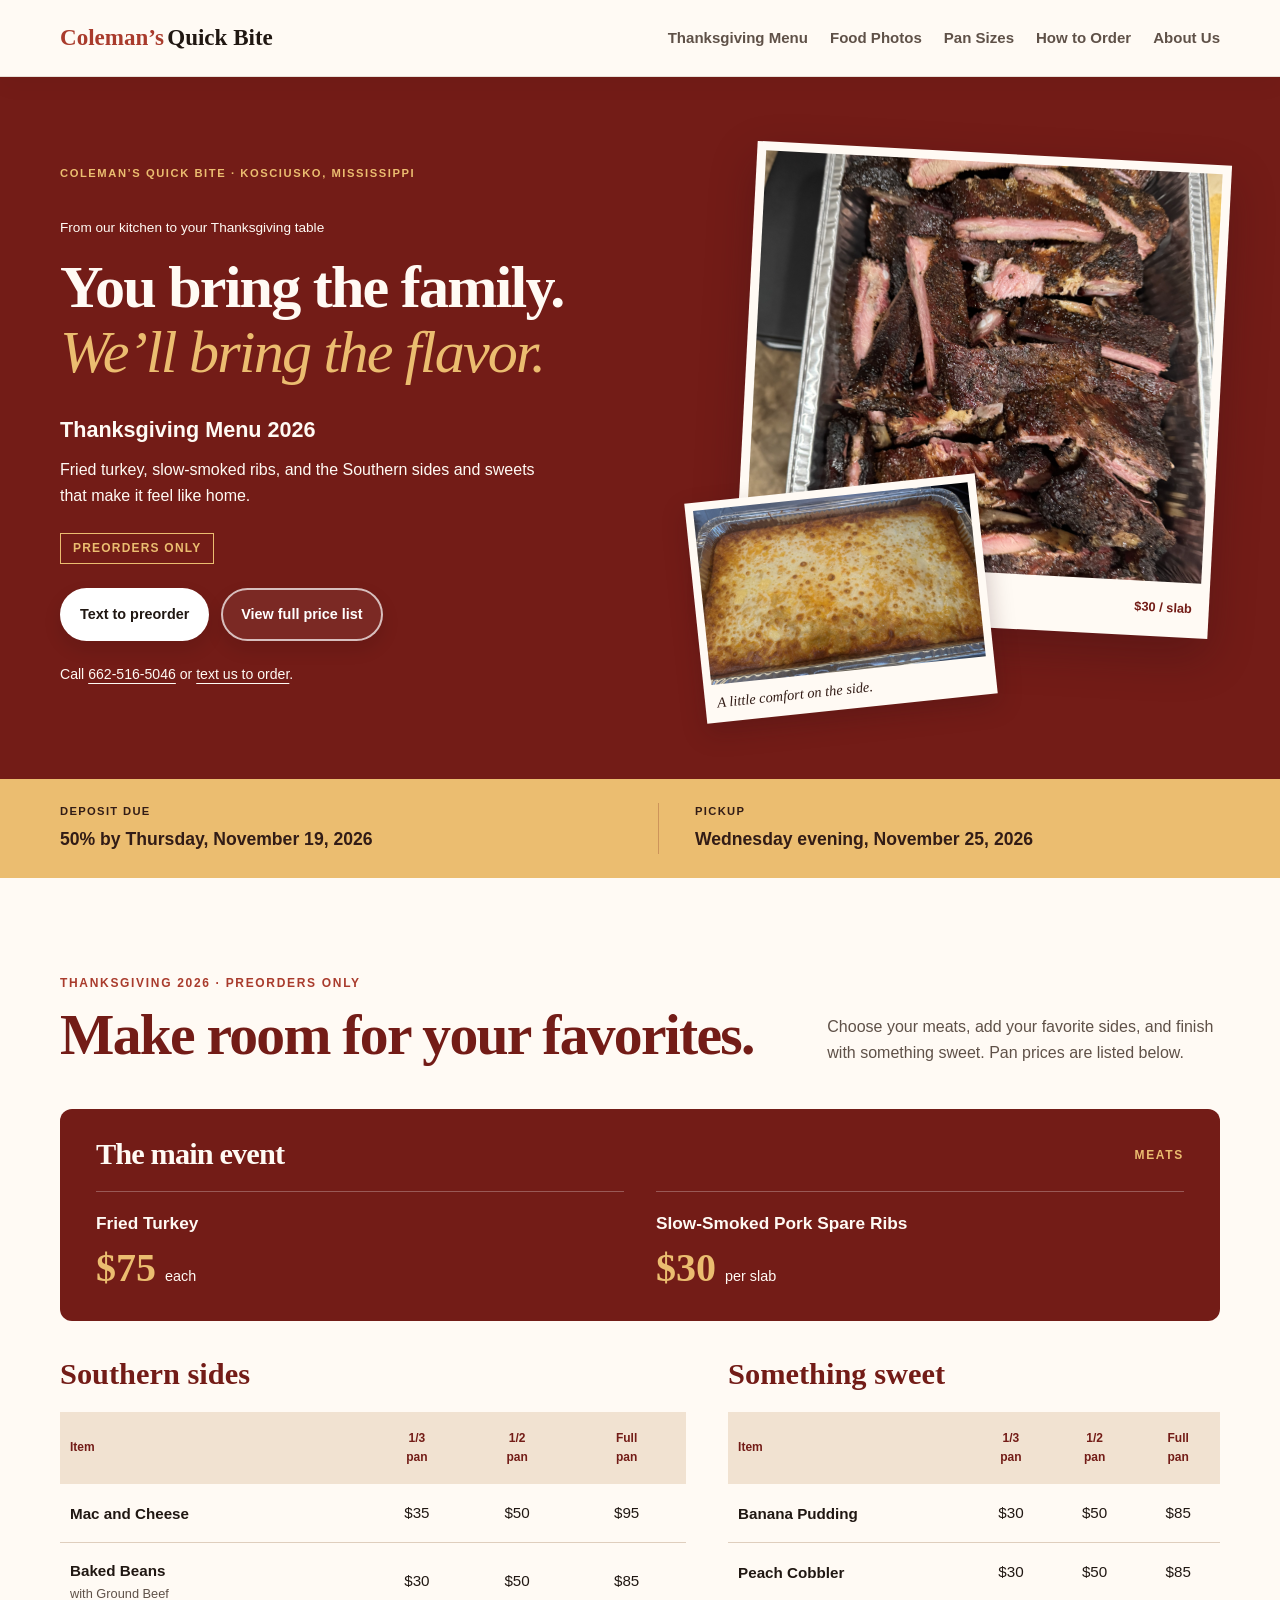
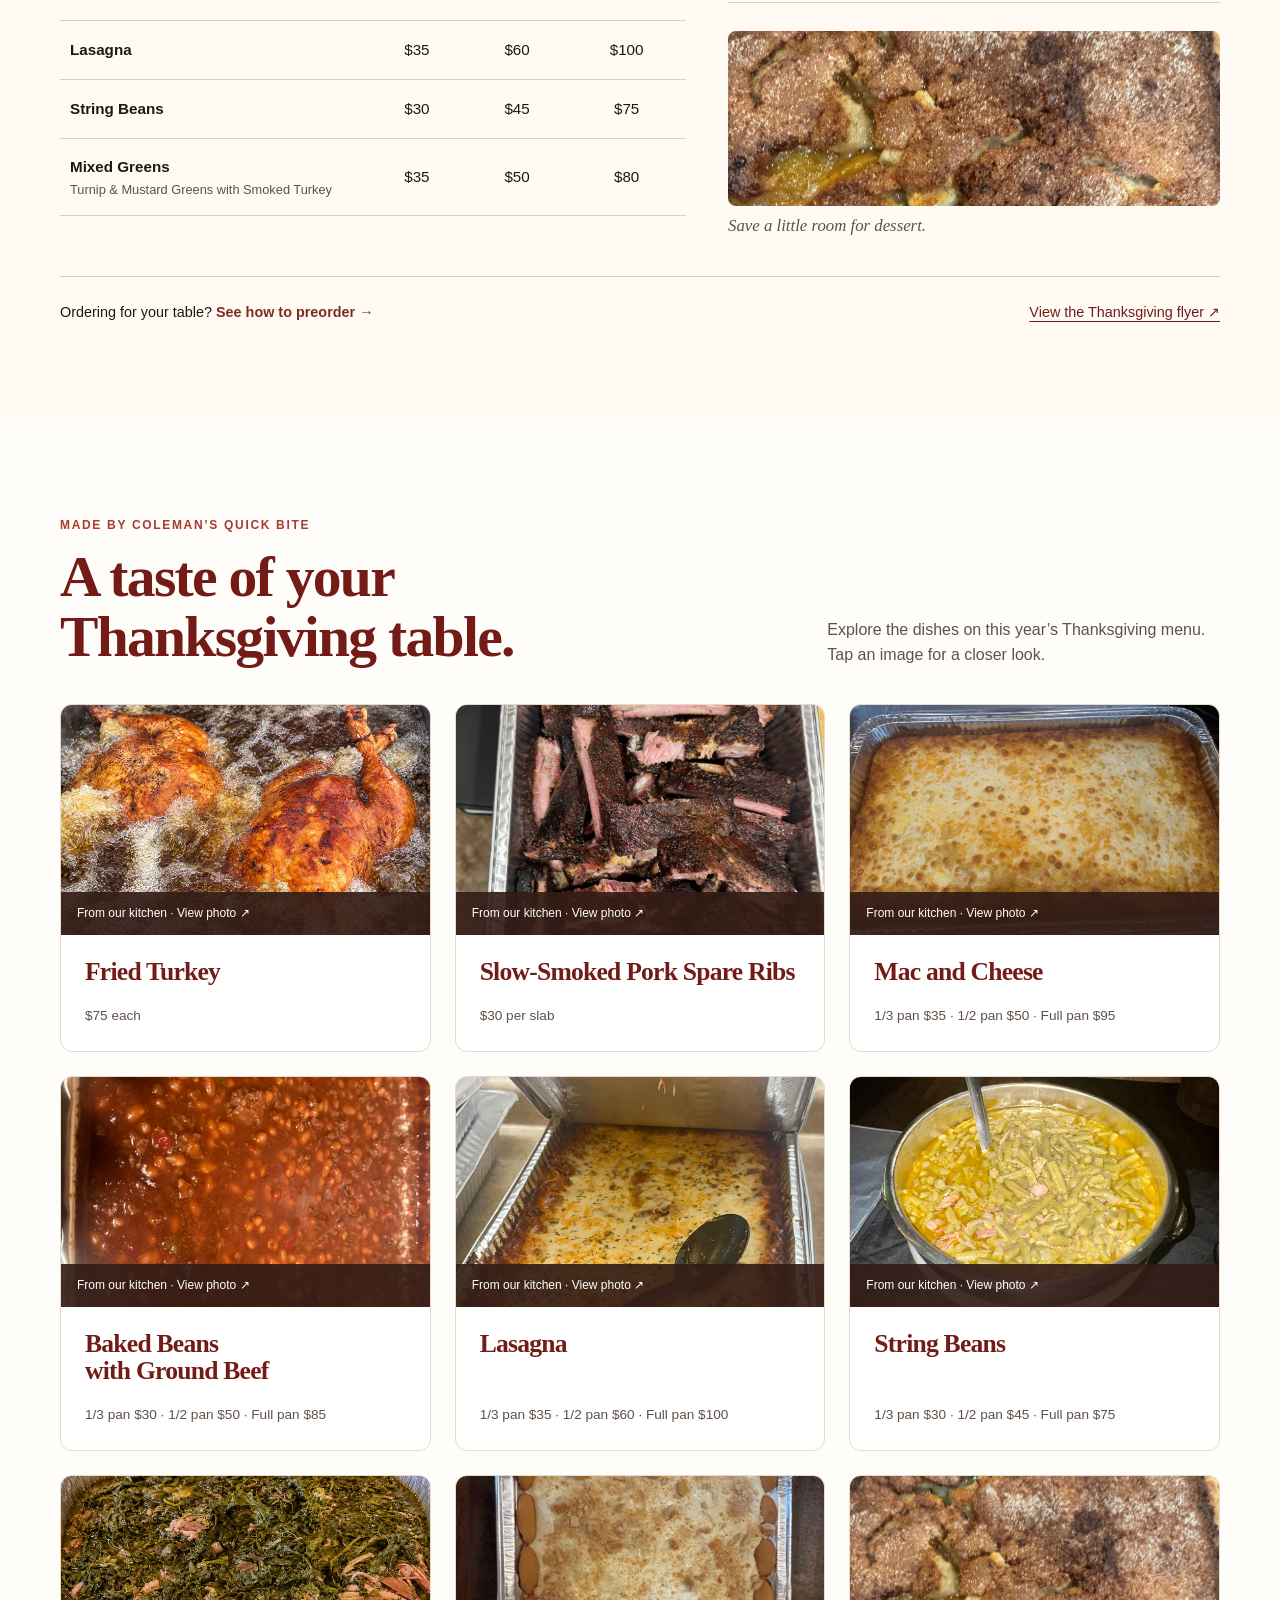
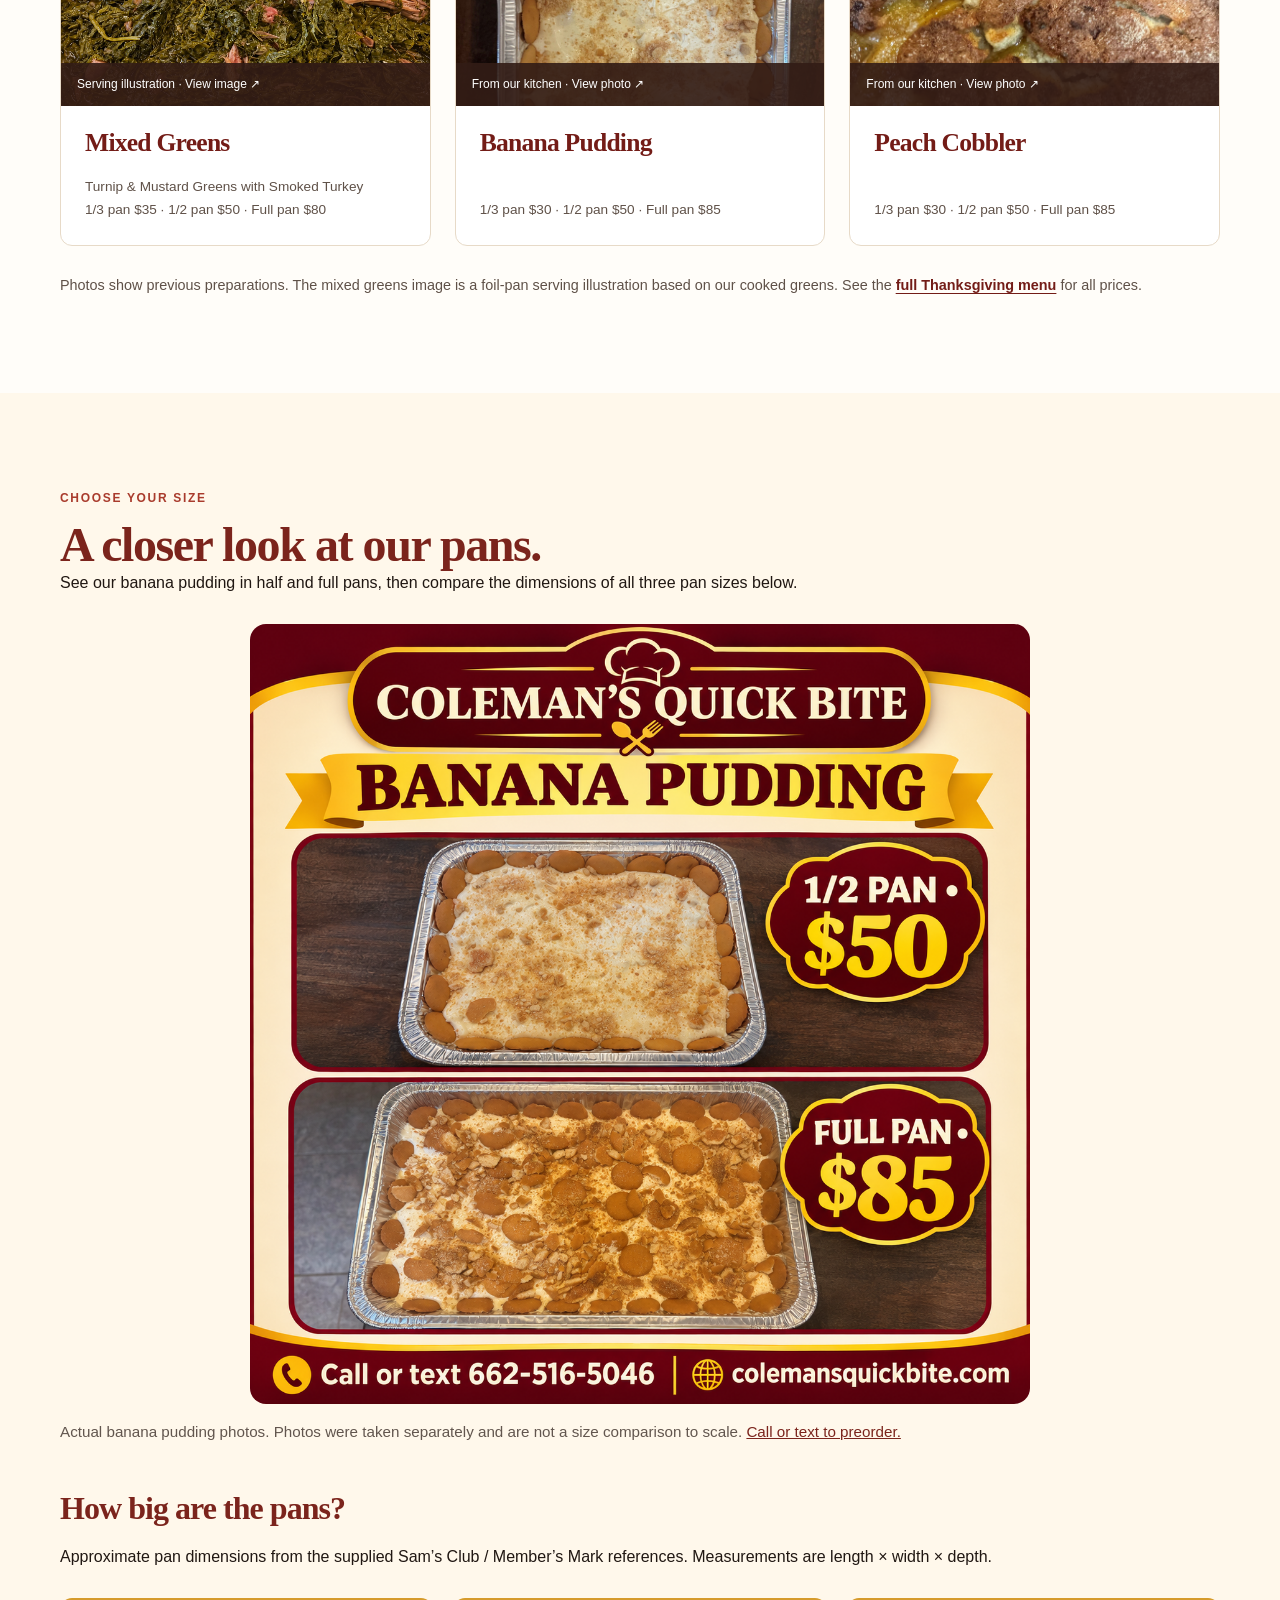
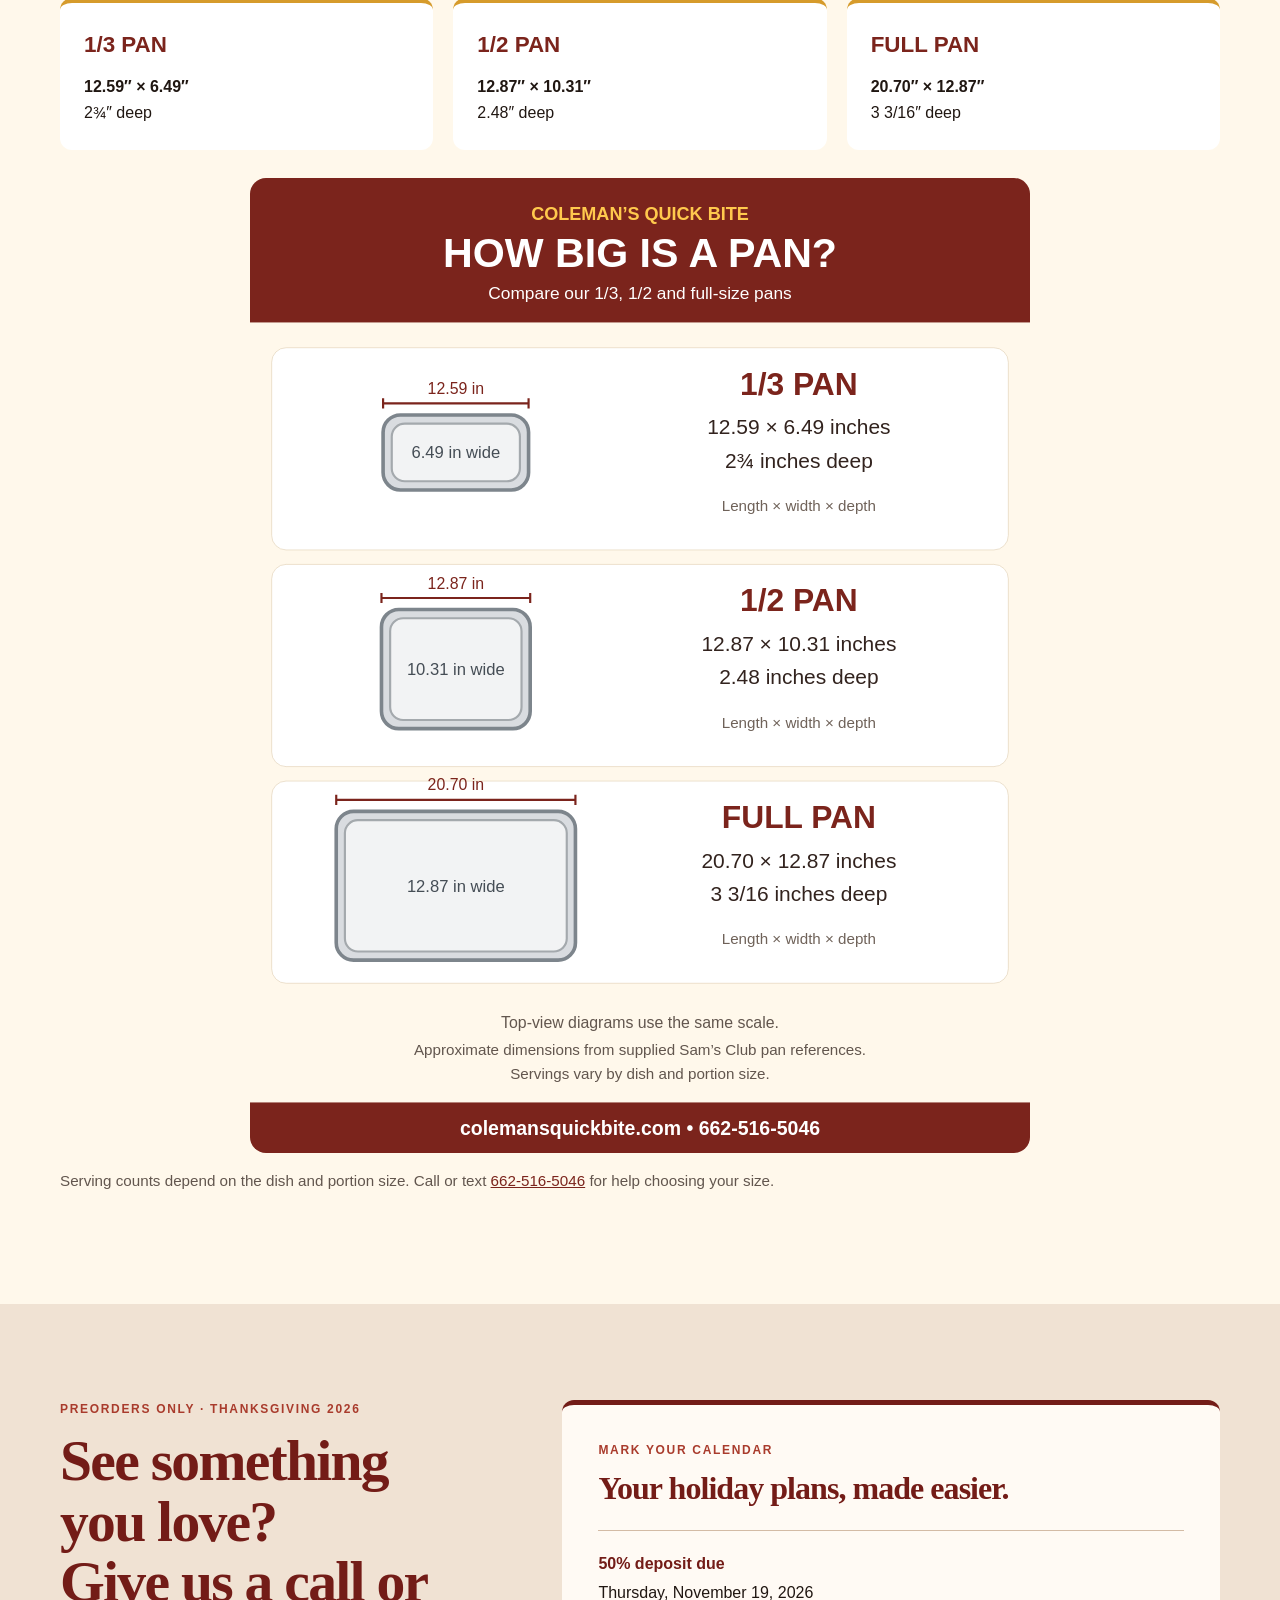
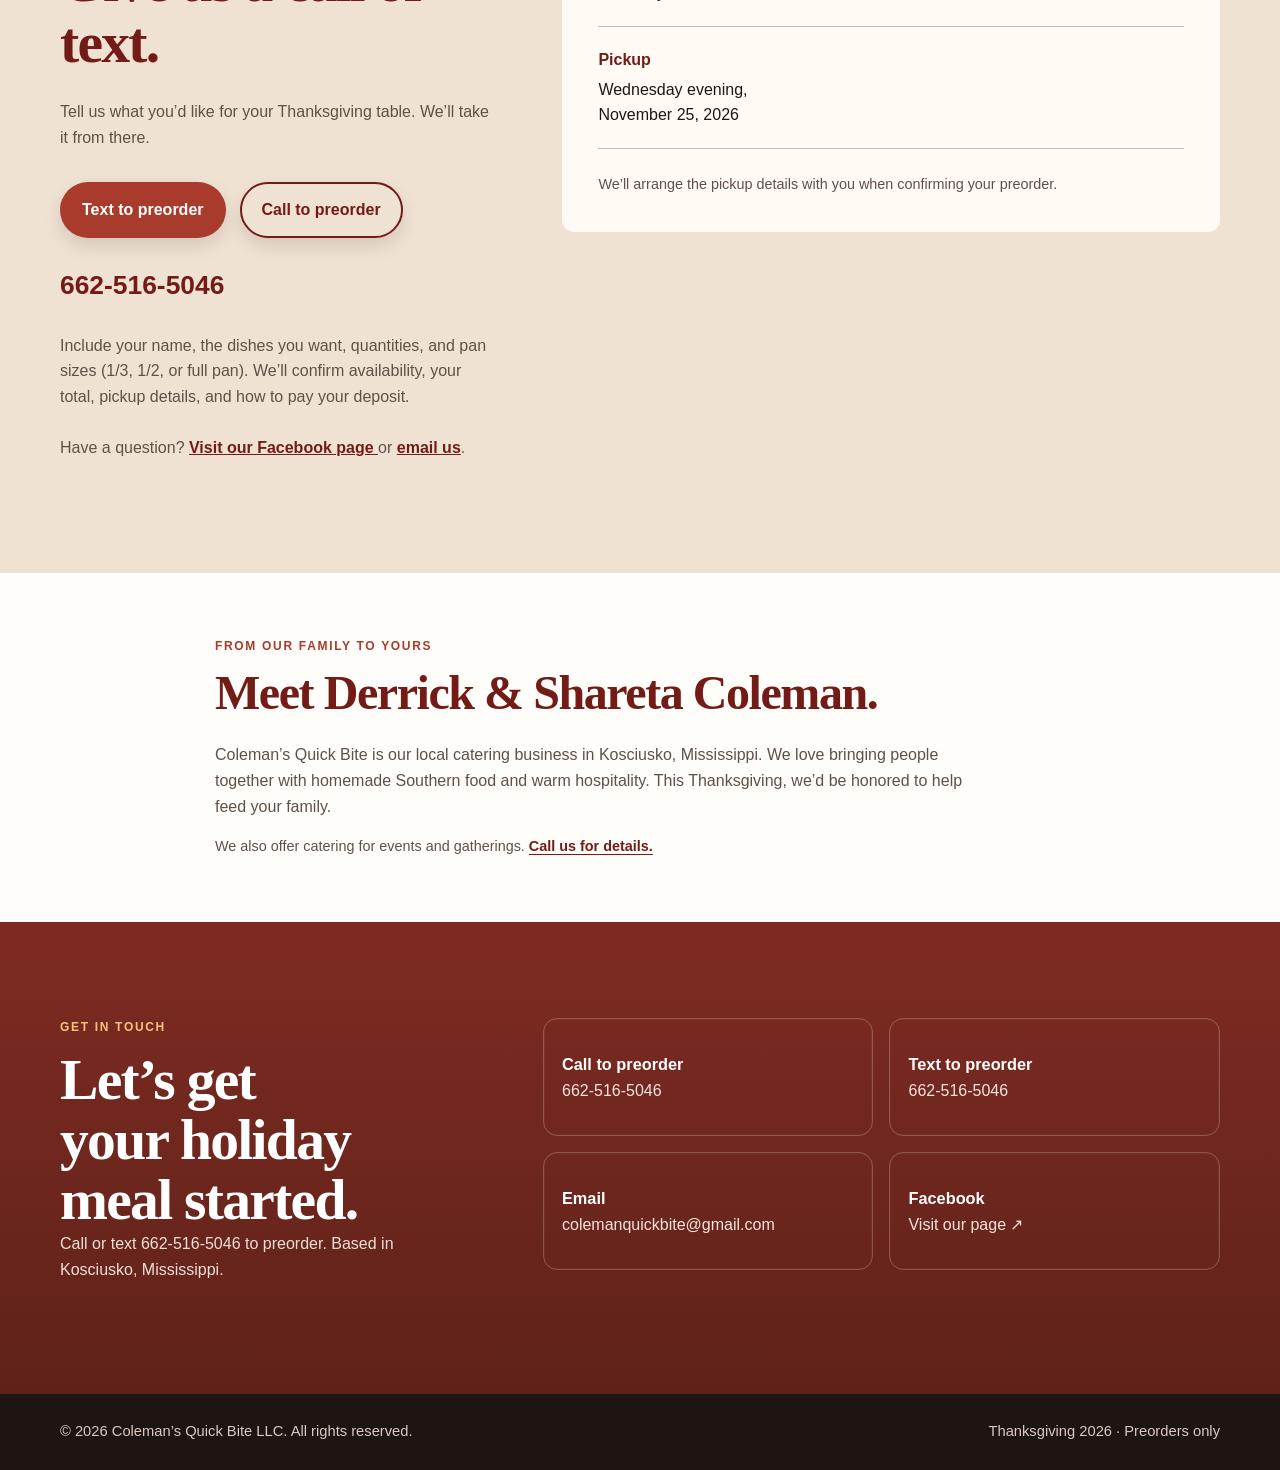
==== commit 3ef43022: "Add banana pudding pricing graphic and pan dimension guide" ====
--- a/index.html
+++ b/index.html
@@ -32,6 +32,7 @@
       <nav aria-label="Main navigation">
         <a href="#thanksgiving">Thanksgiving Menu</a>
         <a href="#holiday-dishes">Food Photos</a>
+        <a href="#pan-sizes">Pan Sizes</a>
         <a href="#preorder">How to Order</a>
         <a href="#about">About Us</a>
       </nav>
@@ -188,7 +189,7 @@
             </div>
           </article>
           <article class="holiday-product">
-            <a class="holiday-product-photo" href="images/banana_pudding2.jpg" target="_blank" rel="noopener noreferrer" aria-label="View larger photo of our Banana Pudding (opens in a new tab)"><img src="images/banana_pudding2.jpg" alt="Banana Pudding prepared by Coleman’s Quick Bite" width="600" height="450" loading="lazy"><span>From our kitchen · View photo ↗</span></a>
+            <a class="holiday-product-photo" href="images/banana_pudding_half_pan.jpg" target="_blank" rel="noopener noreferrer" aria-label="View larger photo of our Banana Pudding (opens in a new tab)"><img src="images/banana_pudding_half_pan.jpg" alt="Banana Pudding prepared by Coleman’s Quick Bite" width="600" height="450" loading="lazy"><span>From our kitchen · View photo ↗</span></a>
             <div class="holiday-product-body">
               <h3>Banana Pudding</h3>
               <p class="holiday-photo-price">1/3 pan $30 · 1/2 pan $50 · Full pan $85</p>
@@ -203,6 +204,26 @@
           </article>
         </div>
         <p class="holiday-photo-note">Photos show previous preparations. The mixed greens image is a foil-pan serving illustration based on our cooked greens. See the <a href="#thanksgiving">full Thanksgiving menu</a> for all prices.</p>
+      </div>
+    </section>
+
+
+    <section class="section pan-guide" id="pan-sizes" aria-labelledby="pan-guide-heading">
+      <div class="container">
+        <p class="section-label">Choose your size</p>
+        <h2 id="pan-guide-heading">A closer look at our pans.</h2>
+        <p>See our banana pudding in half and full pans, then compare the dimensions of all three pan sizes below.</p>
+        <a class="pudding-price-graphic" href="images/pan-guide/banana-pudding-prices.png" target="_blank" rel="noopener noreferrer"><img src="images/pan-guide/banana-pudding-prices.png" alt="Coleman’s banana pudding: half pan $50; full pan $85. Call or text 662-516-5046." width="1024" height="1024" loading="lazy"></a>
+        <p class="pan-guide-note">Actual banana pudding photos. Photos were taken separately and are not a size comparison to scale. <a href="#preorder">Call or text to preorder.</a></p>
+        <h3>How big are the pans?</h3>
+        <p>Approximate pan dimensions from the supplied Sam’s Club / Member’s Mark references. Measurements are length × width × depth.</p>
+        <div class="pan-dimension-grid">
+          <article><h4>1/3 PAN</h4><p><strong>12.59″ × 6.49″</strong><br>2¾″ deep</p></article>
+          <article><h4>1/2 PAN</h4><p><strong>12.87″ × 10.31″</strong><br>2.48″ deep</p></article>
+          <article><h4>FULL PAN</h4><p><strong>20.70″ × 12.87″</strong><br>3 3/16″ deep</p></article>
+        </div>
+        <a class="pan-comparison" href="images/pan-guide/pan-size-guide.png" target="_blank" rel="noopener noreferrer"><img src="images/pan-guide/pan-size-guide.svg" alt="Pan size comparison with top-view diagrams drawn to the same scale. Third pan: 12.59 by 6.49 inches, 2¾ inches deep. Half pan: 12.87 by 10.31 inches, 2.48 inches deep. Full pan: 20.70 by 12.87 inches, 3 3/16 inches deep." width="1080" height="1350" loading="lazy"></a>
+        <p class="pan-guide-note">Serving counts depend on the dish and portion size. Call or text <a href="tel:+16625165046">662-516-5046</a> for help choosing your size.</p>
       </div>
     </section>
 
--- a/thanksgiving.css
+++ b/thanksgiving.css
@@ -197,3 +197,17 @@
 @media (prefers-reduced-motion: reduce) {
   .holiday-ribs, .holiday-side { transform: none; }
 }
+
+/* Pan dimensions and pudding price guide */
+.pan-guide { background: #fff8eb; scroll-margin-top: 100px; }
+.pan-guide h2 { color: #7b241c; font-size: clamp(2rem,4vw,3rem); }
+.pan-guide h3 { color: #7b241c; font-size: 2rem; margin-top: 48px; }
+.pudding-price-graphic, .pan-comparison { display: block; max-width: 780px; margin: 28px auto 16px; }
+.pudding-price-graphic img, .pan-comparison img { display: block; width: 100%; height: auto; border-radius: 16px; }
+.pan-dimension-grid { display: grid; grid-template-columns: repeat(3,minmax(0,1fr)); gap: 20px; margin: 28px 0; }
+.pan-dimension-grid article { background: white; border-top: 5px solid #d69b2b; border-radius: 12px; padding: 24px; }
+.pan-dimension-grid h4 { color: #7b241c; font-size: 1.4rem; margin: 0 0 12px; }
+.pan-dimension-grid p { margin: 0; }
+.pan-guide-note { color: #62564e; font-size: .95rem; }
+.pan-guide a { color: #7b241c; }
+@media(max-width:620px) { .pan-dimension-grid { grid-template-columns: 1fr; gap: 12px; } }
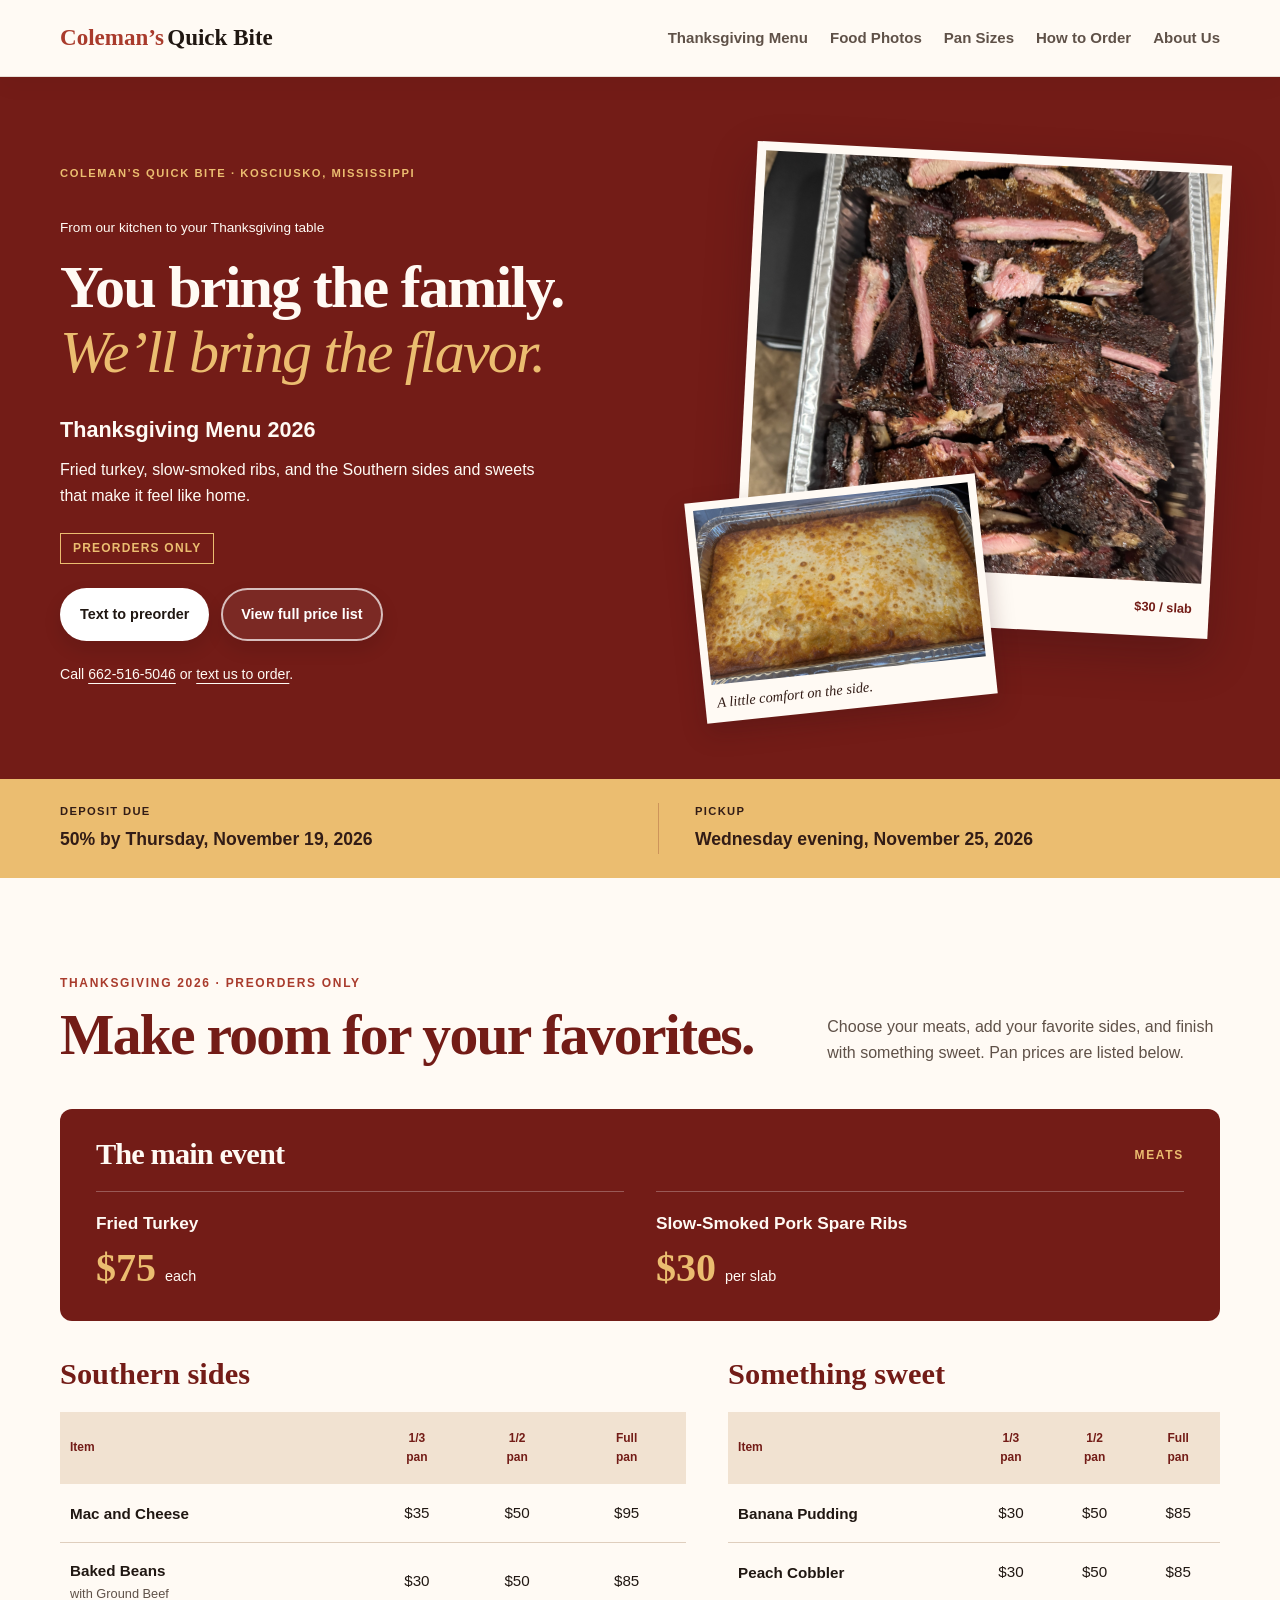
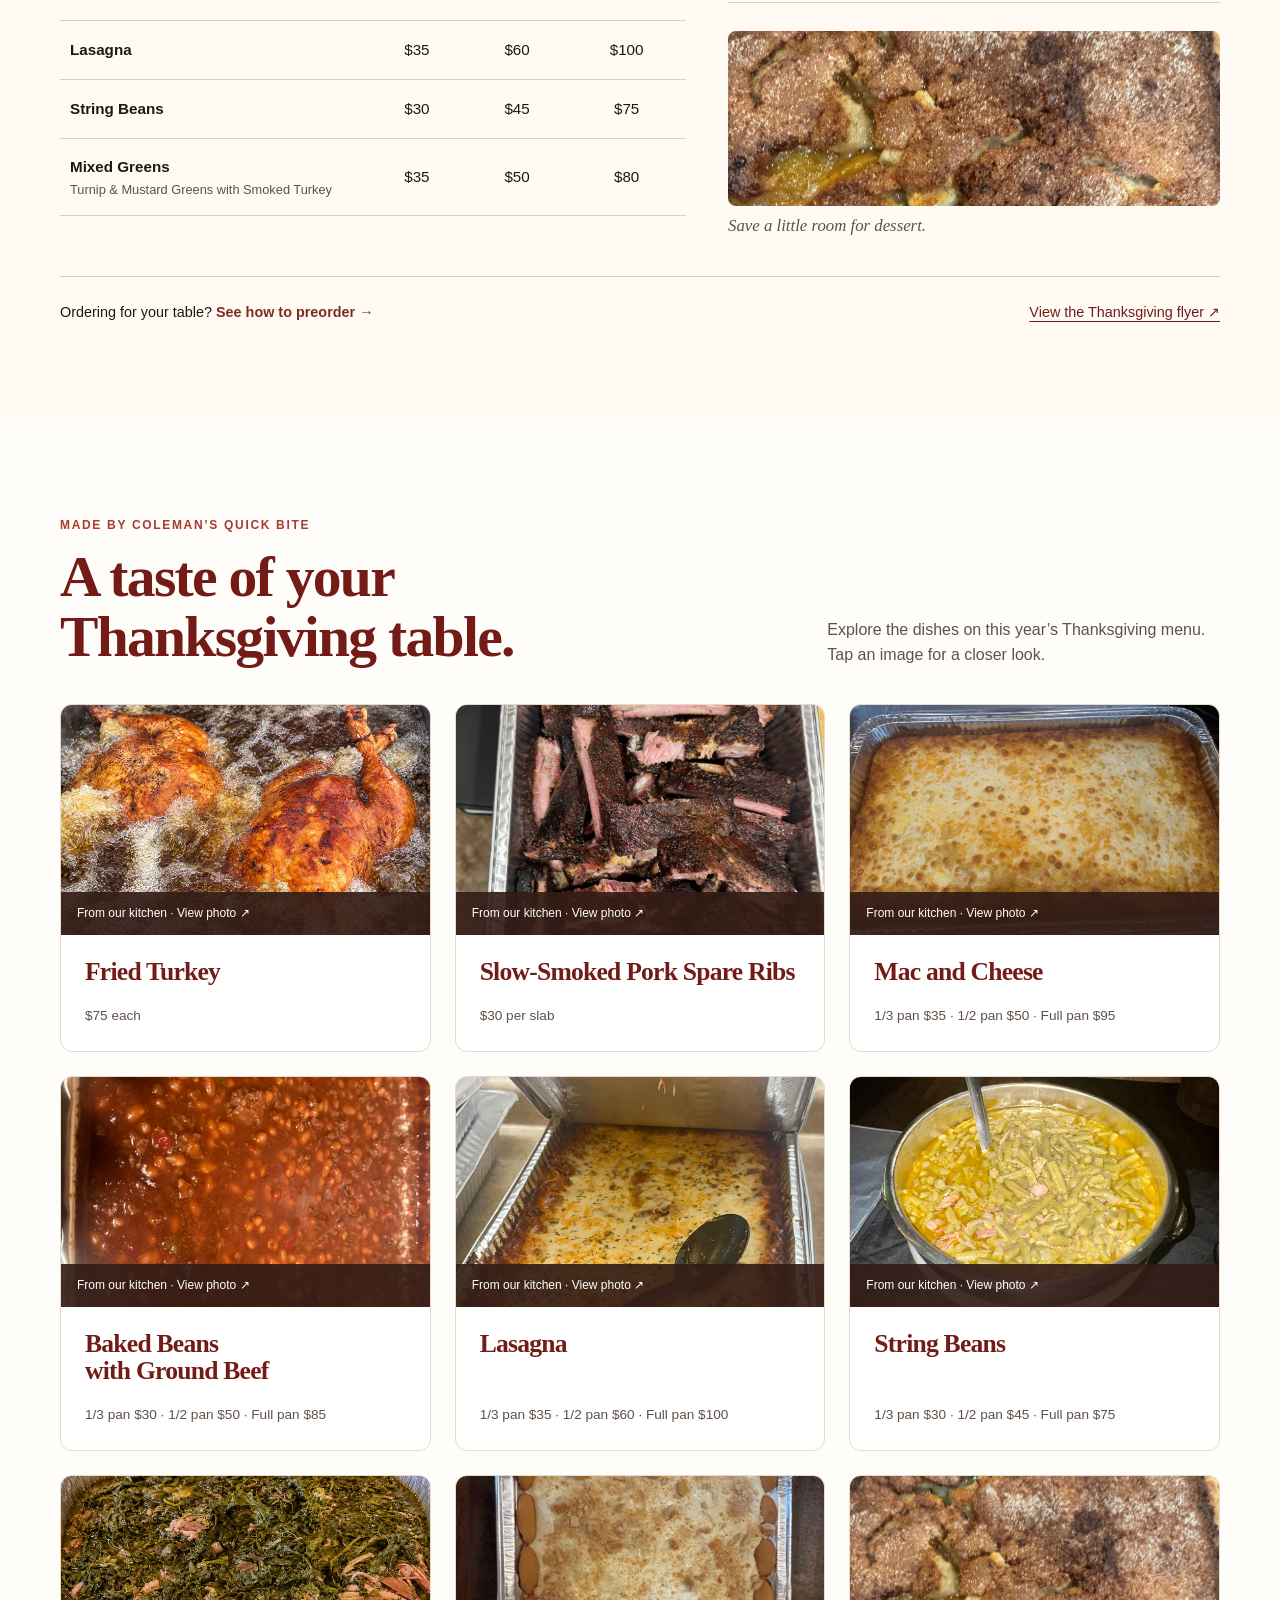
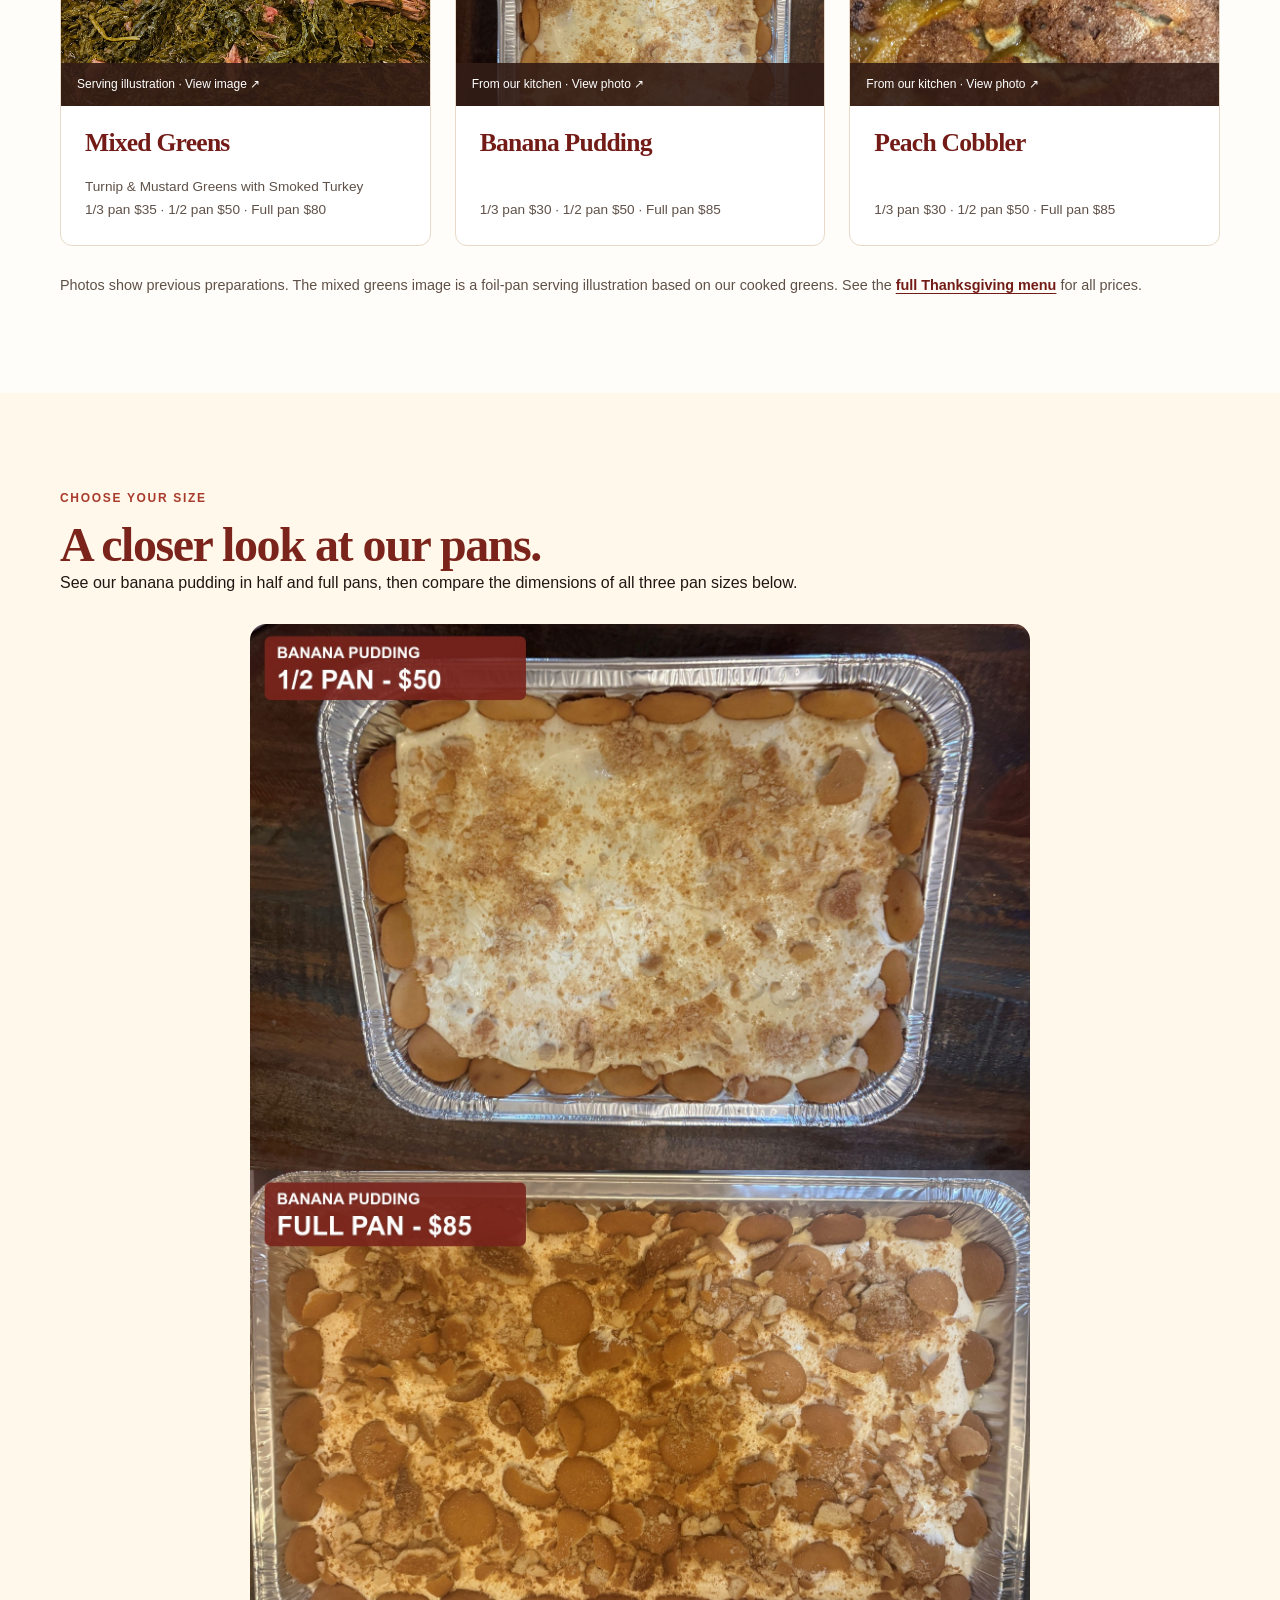
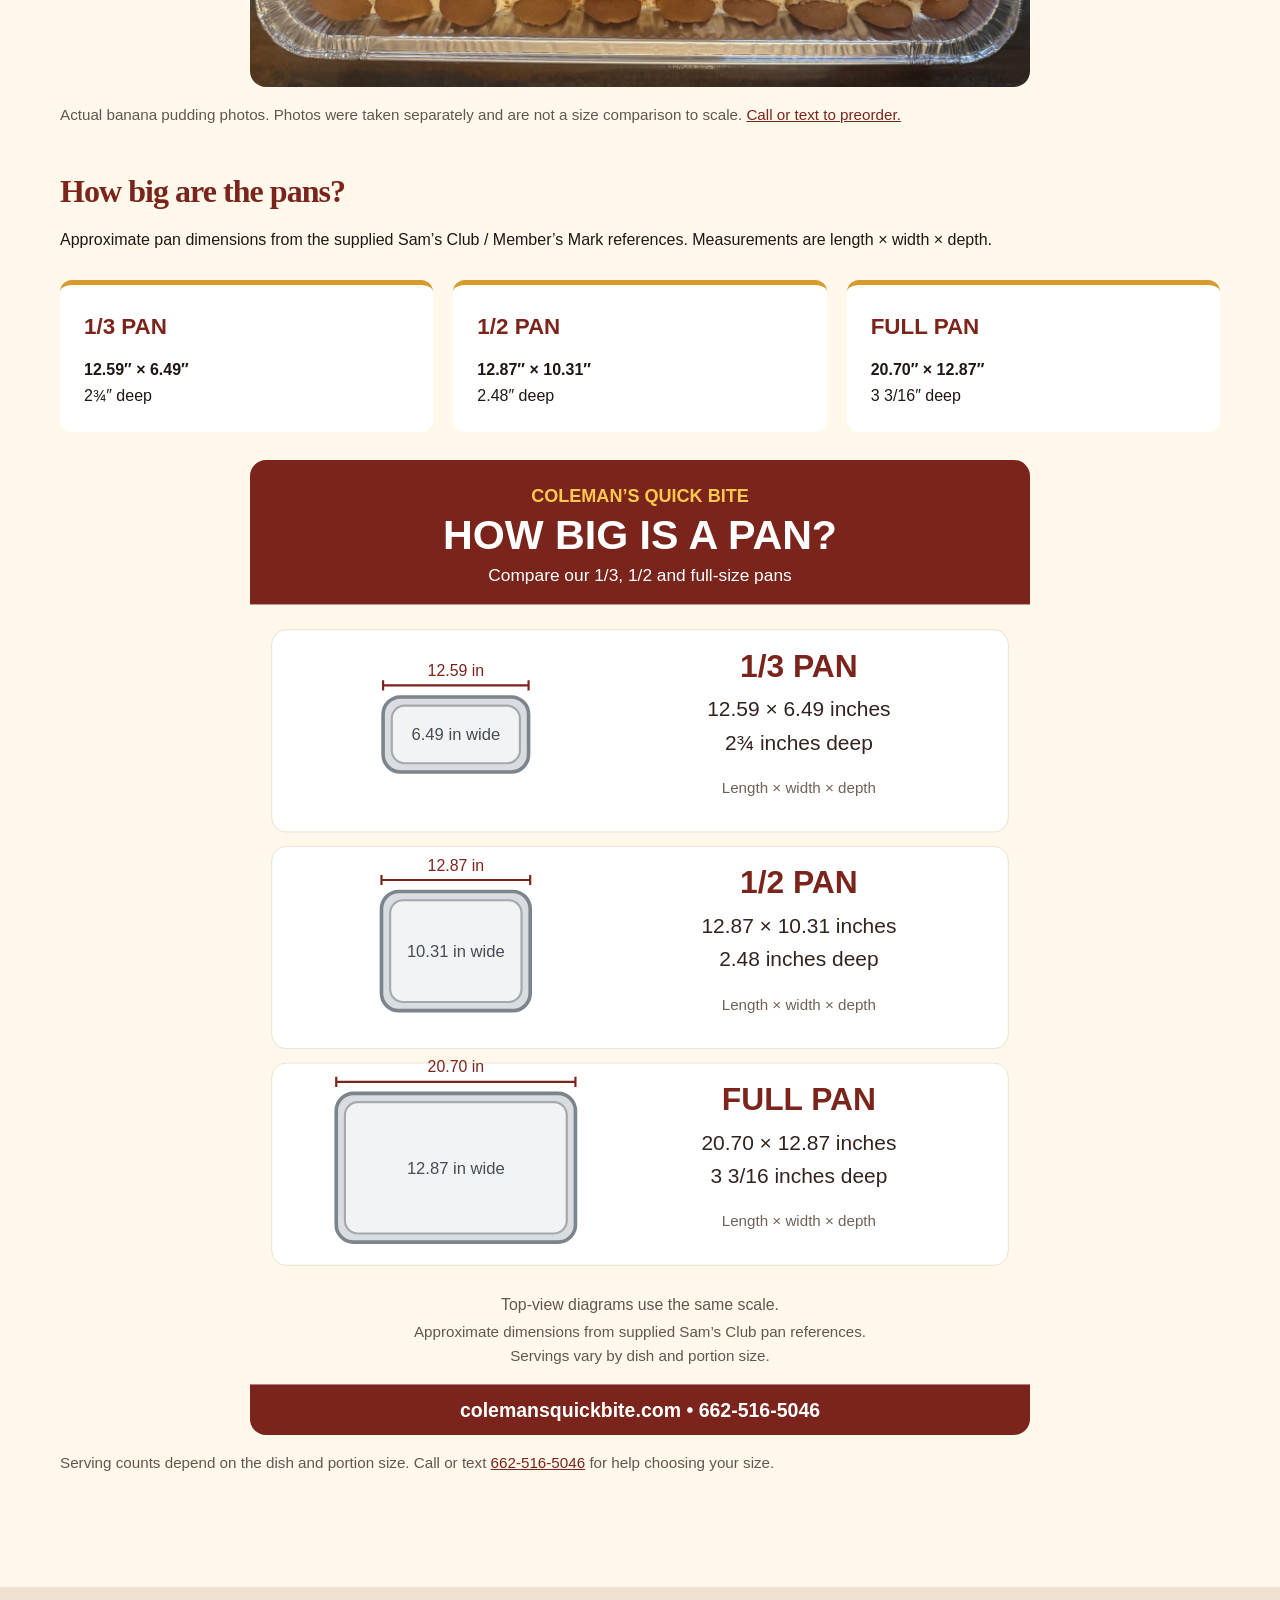
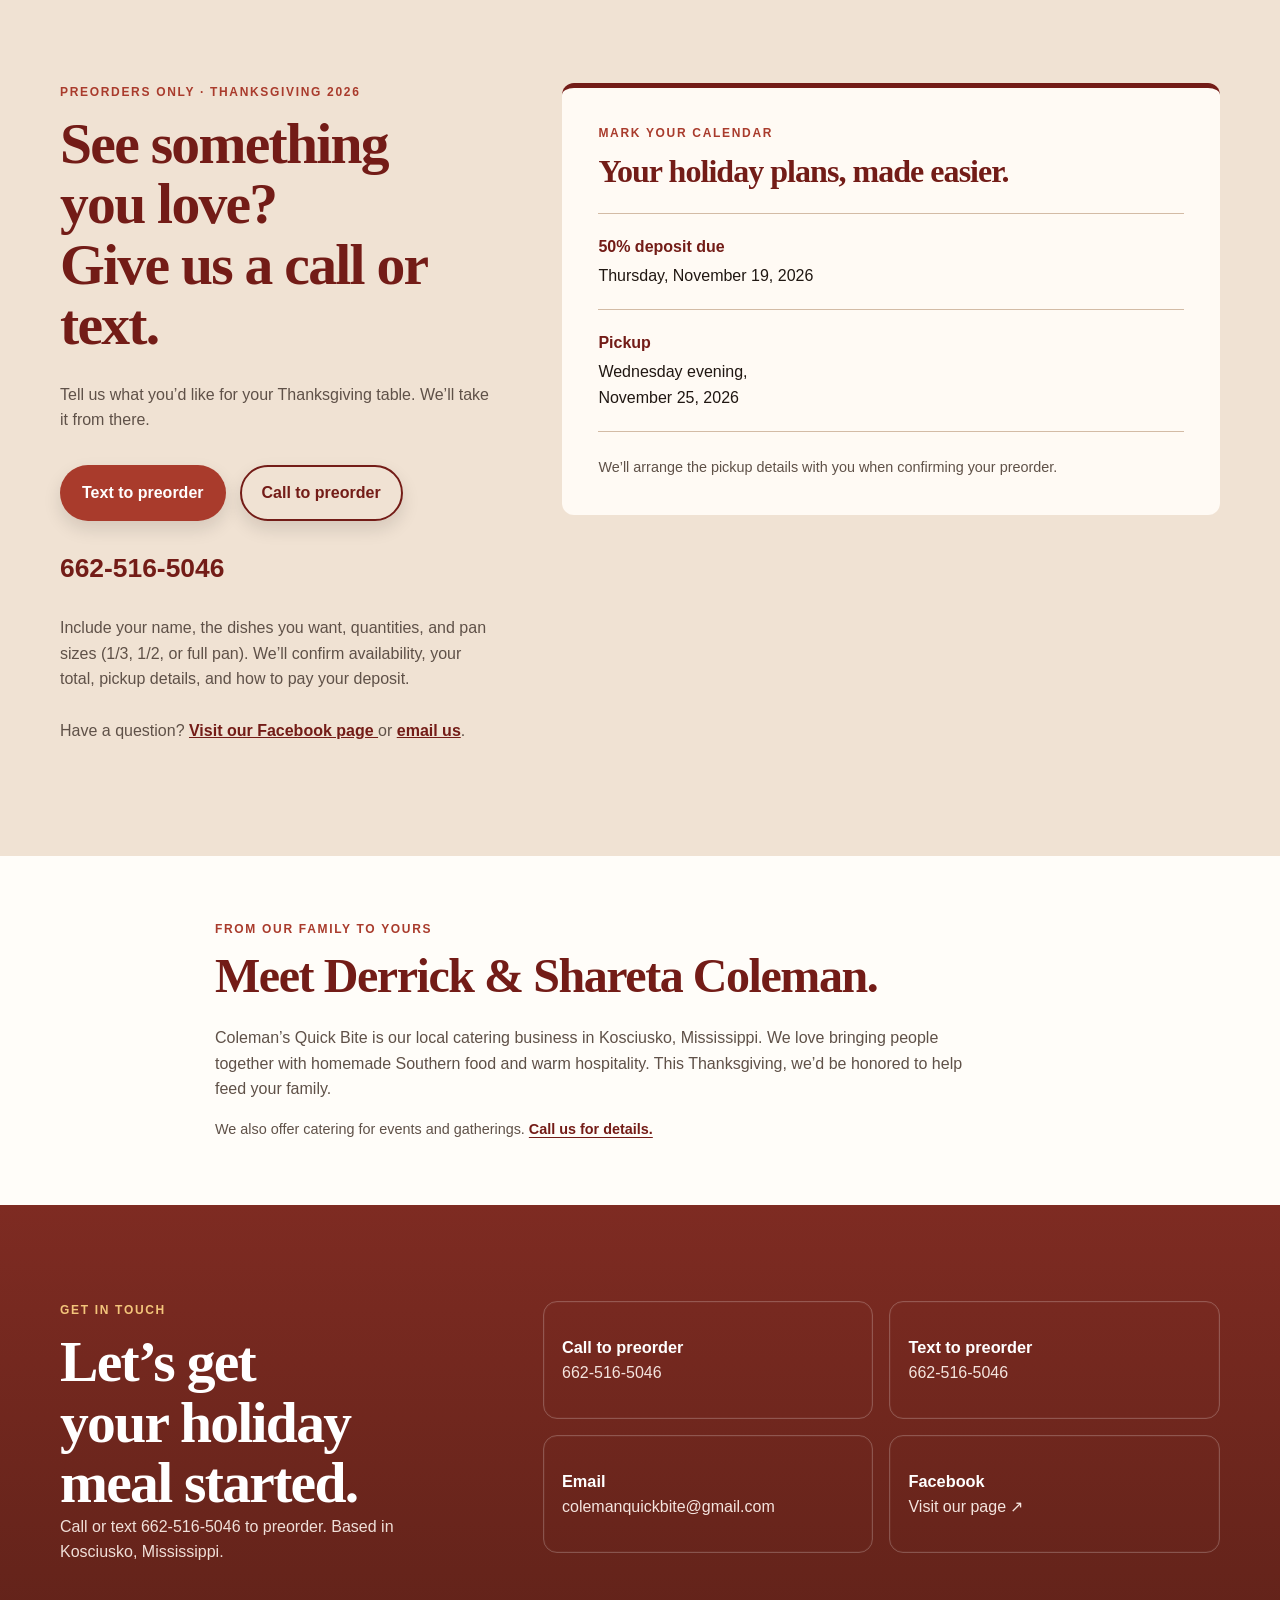
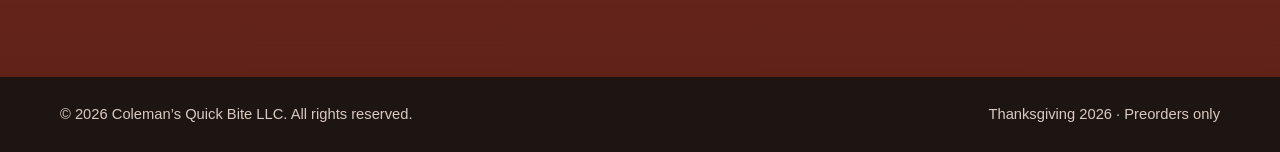
==== commit 2685bc71: "Use original pudding photos with simple price overlays" ====
--- a/index.html
+++ b/index.html
@@ -213,7 +213,7 @@
         <p class="section-label">Choose your size</p>
         <h2 id="pan-guide-heading">A closer look at our pans.</h2>
         <p>See our banana pudding in half and full pans, then compare the dimensions of all three pan sizes below.</p>
-        <a class="pudding-price-graphic" href="images/pan-guide/banana-pudding-prices.png" target="_blank" rel="noopener noreferrer"><img src="images/pan-guide/banana-pudding-prices.png" alt="Coleman’s banana pudding: half pan $50; full pan $85. Call or text 662-516-5046." width="1024" height="1024" loading="lazy"></a>
+        <a class="pudding-price-graphic" href="images/pan-guide/banana-pudding-prices-original-photos.png" target="_blank" rel="noopener noreferrer"><img src="images/pan-guide/banana-pudding-prices-original-photos.png" alt="Coleman’s banana pudding: half pan $50; full pan $85. Call or text 662-516-5046." width="1600" height="2180" loading="lazy"></a>
         <p class="pan-guide-note">Actual banana pudding photos. Photos were taken separately and are not a size comparison to scale. <a href="#preorder">Call or text to preorder.</a></p>
         <h3>How big are the pans?</h3>
         <p>Approximate pan dimensions from the supplied Sam’s Club / Member’s Mark references. Measurements are length × width × depth.</p>
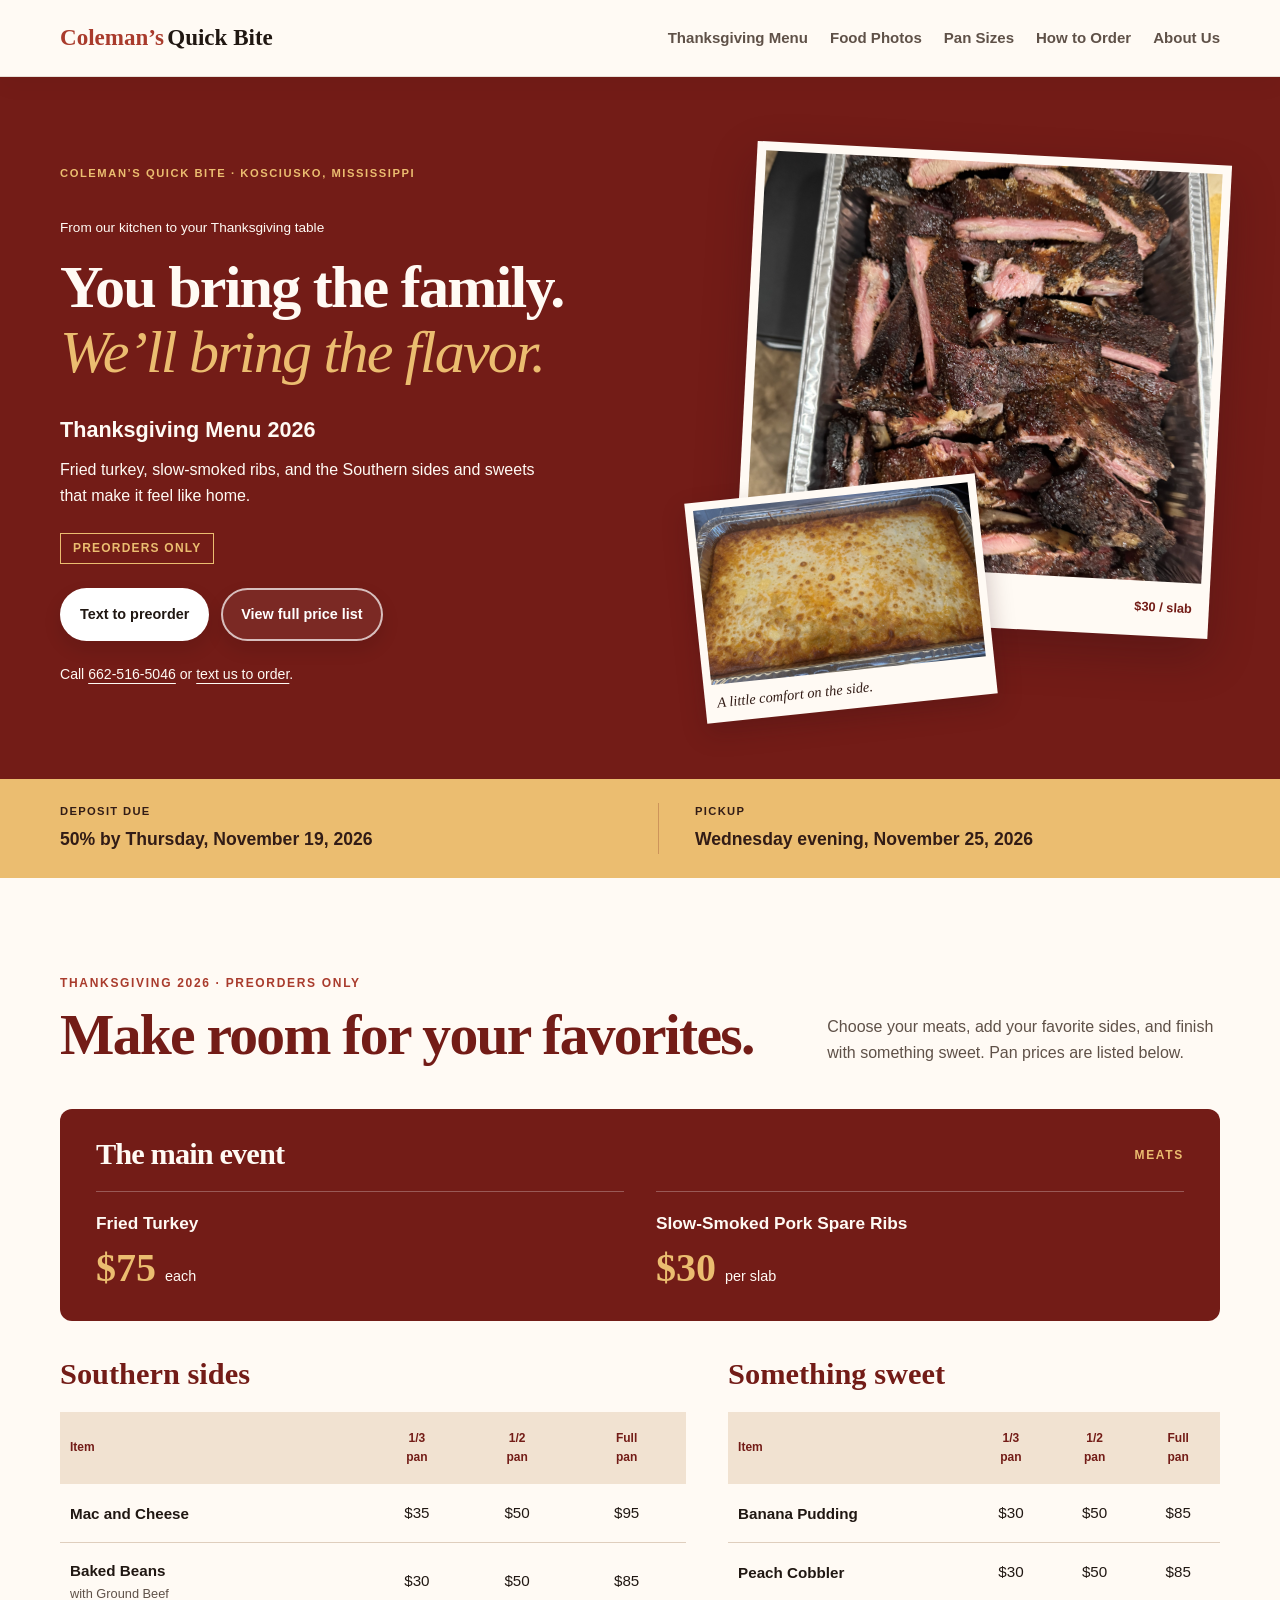
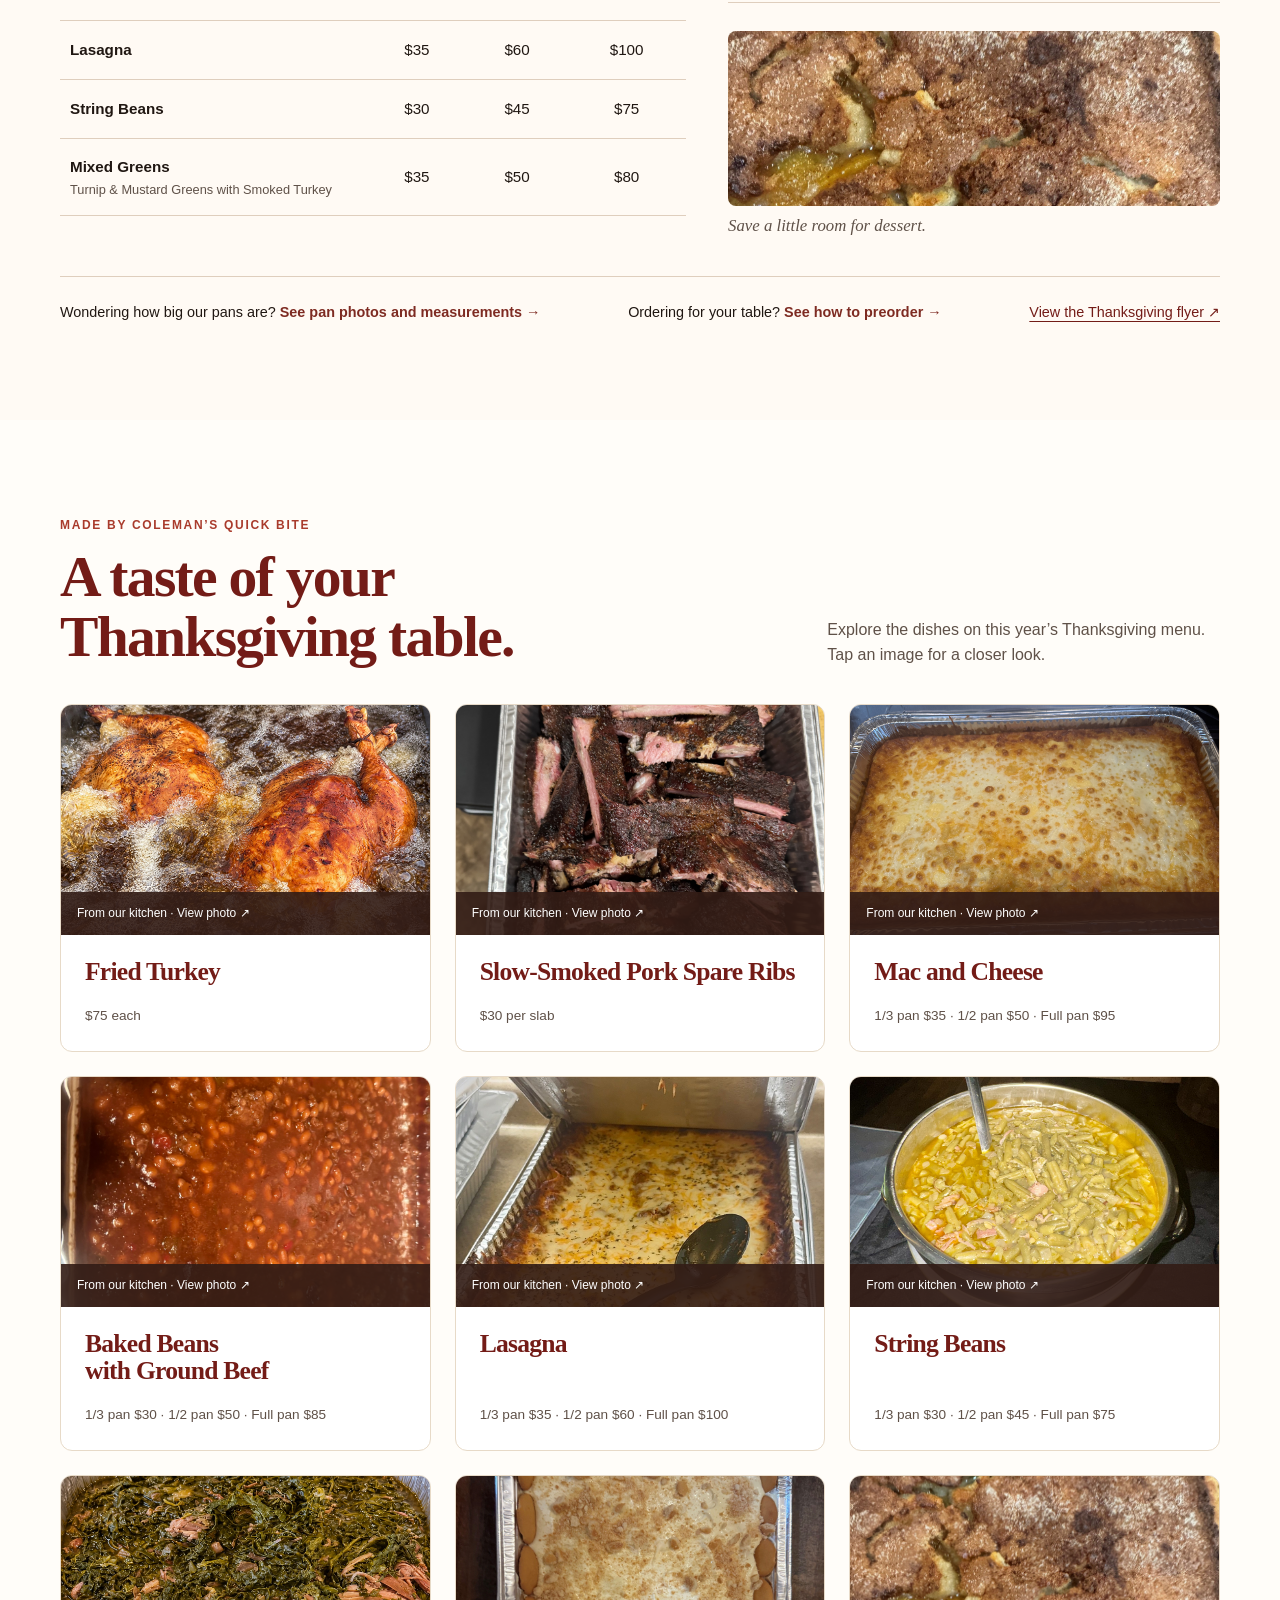
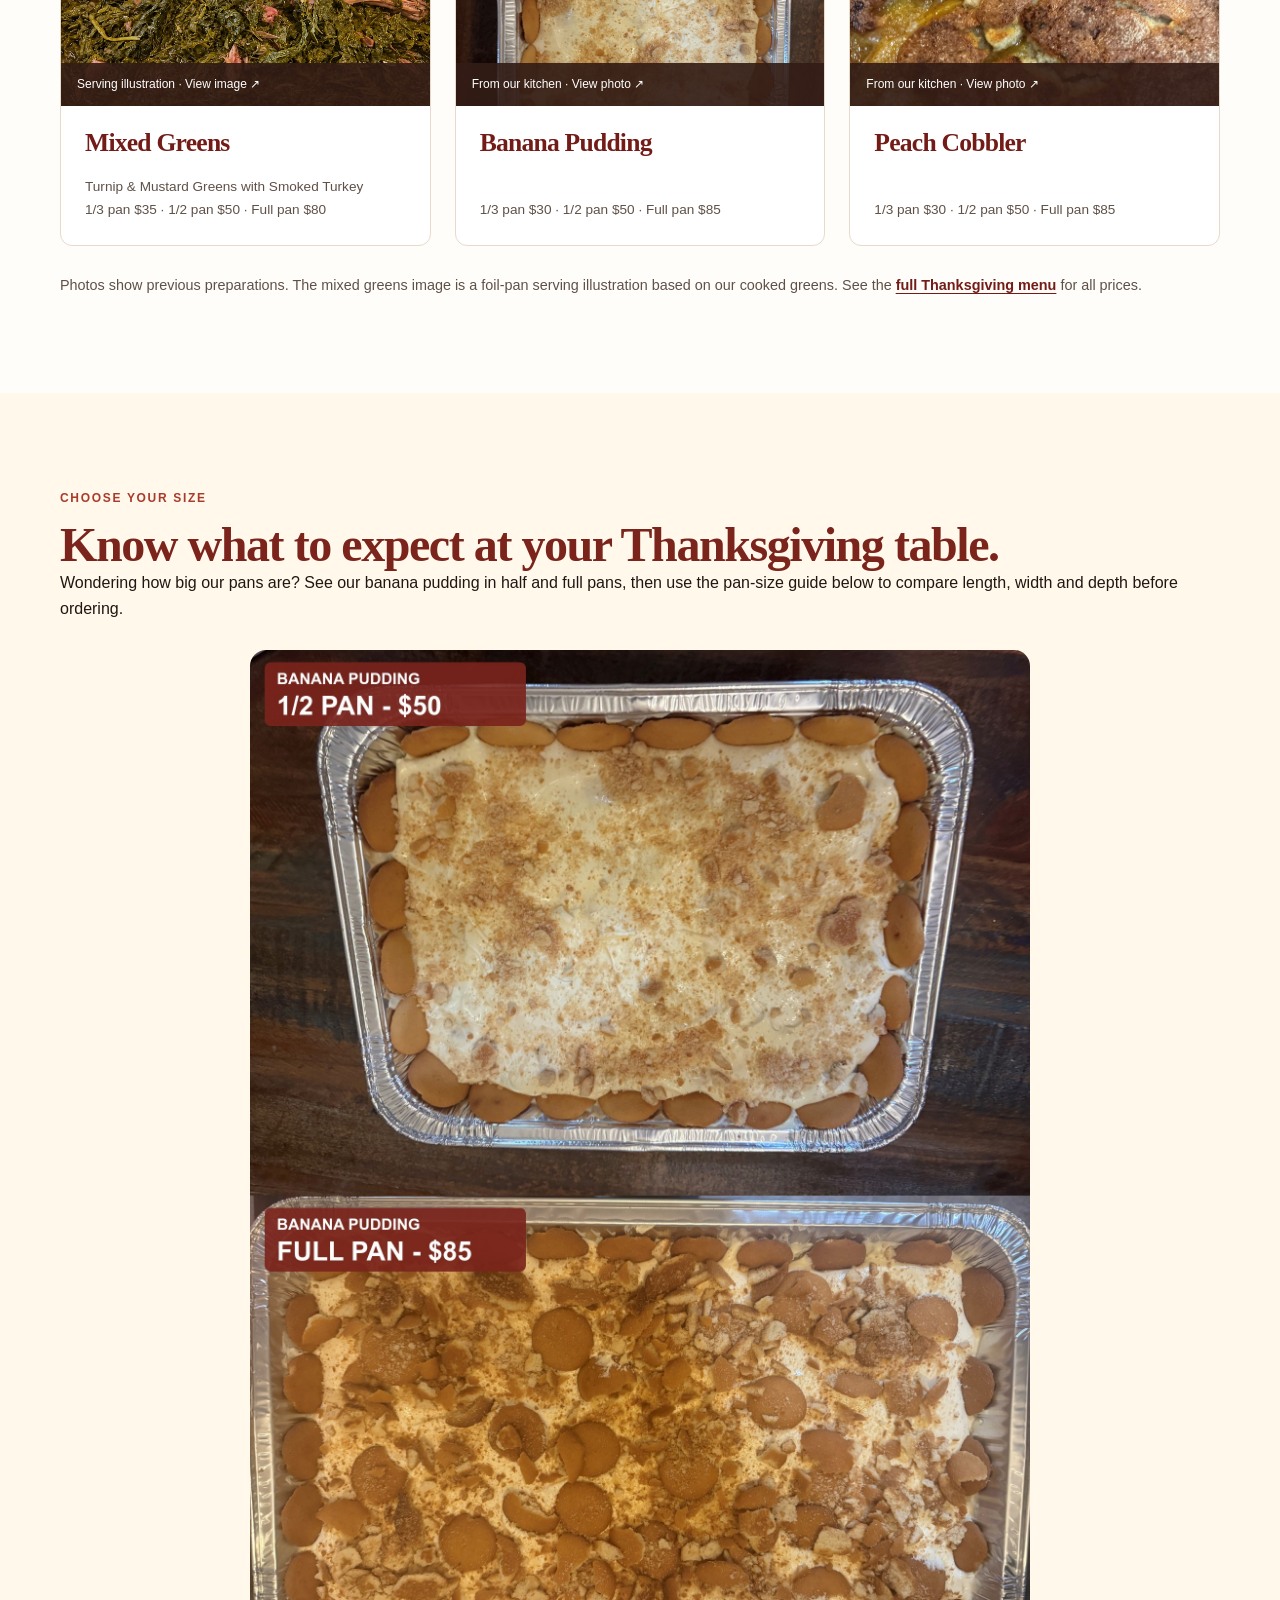
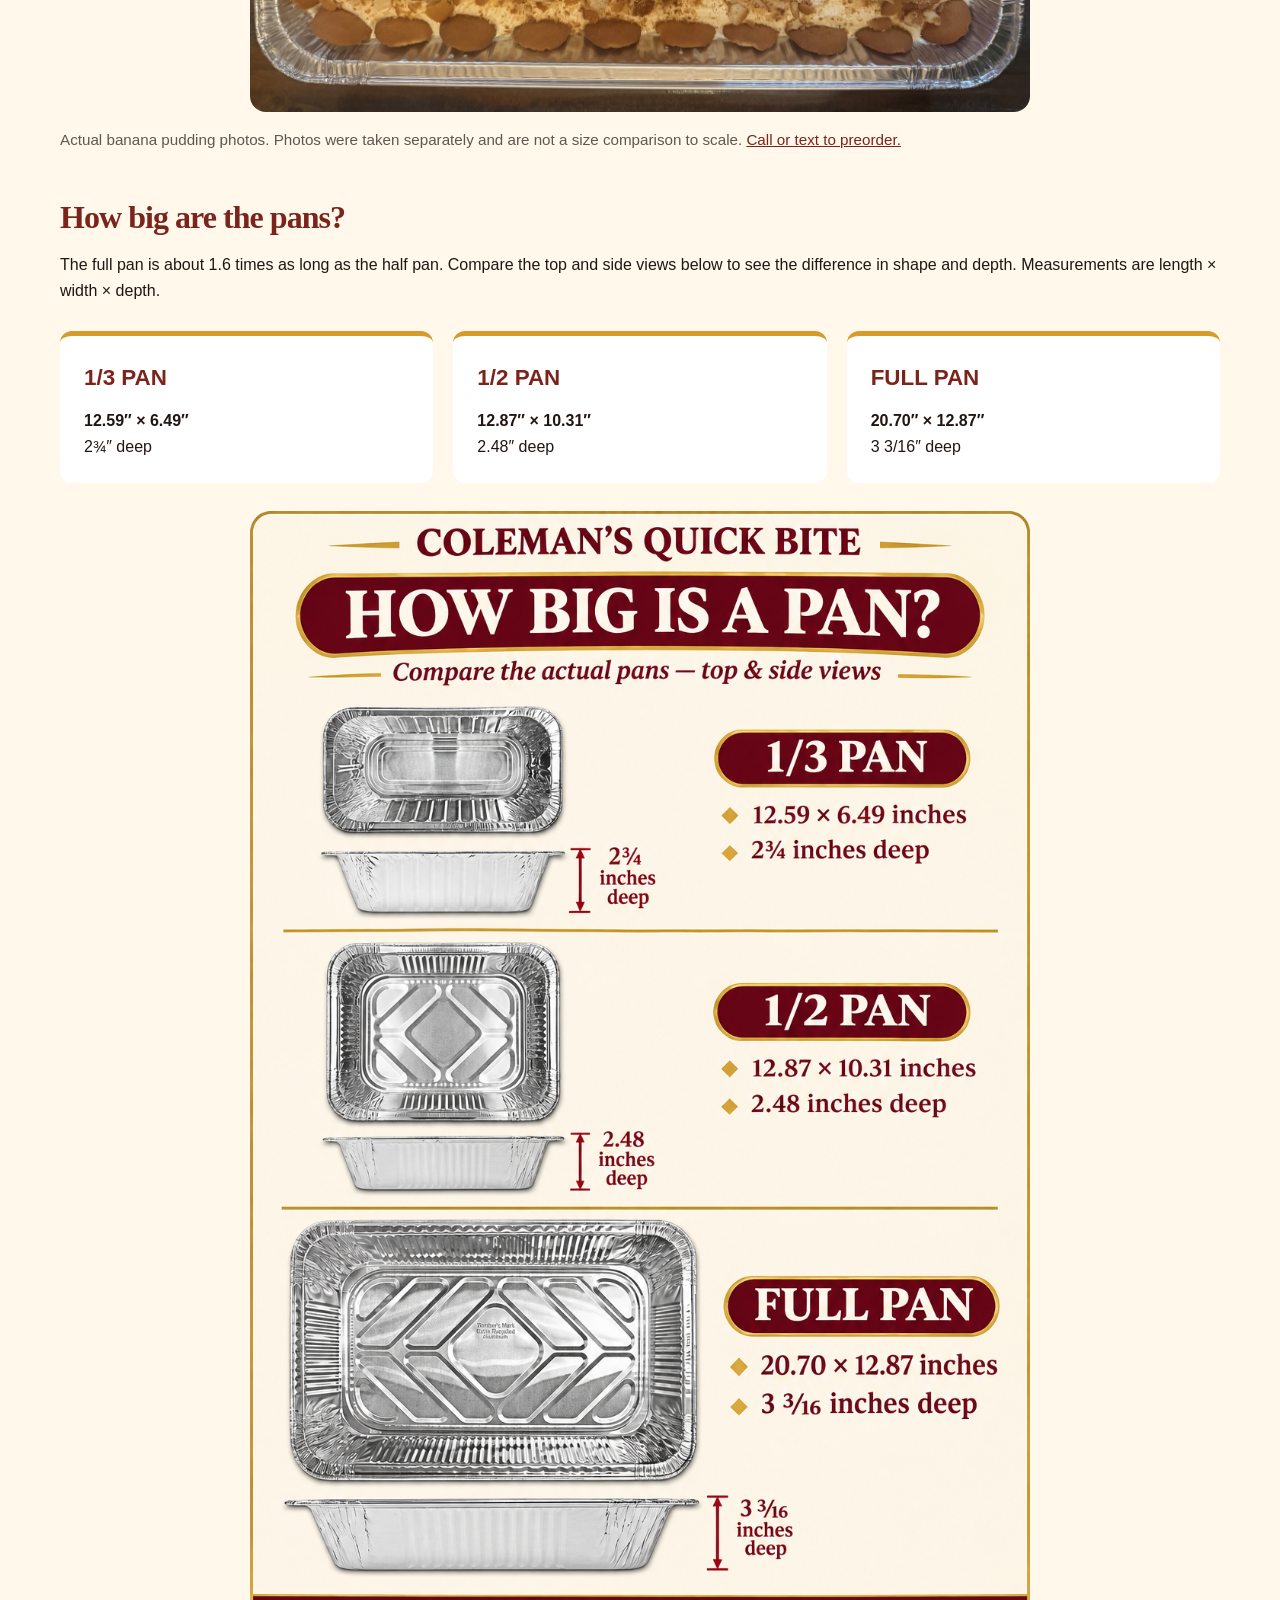
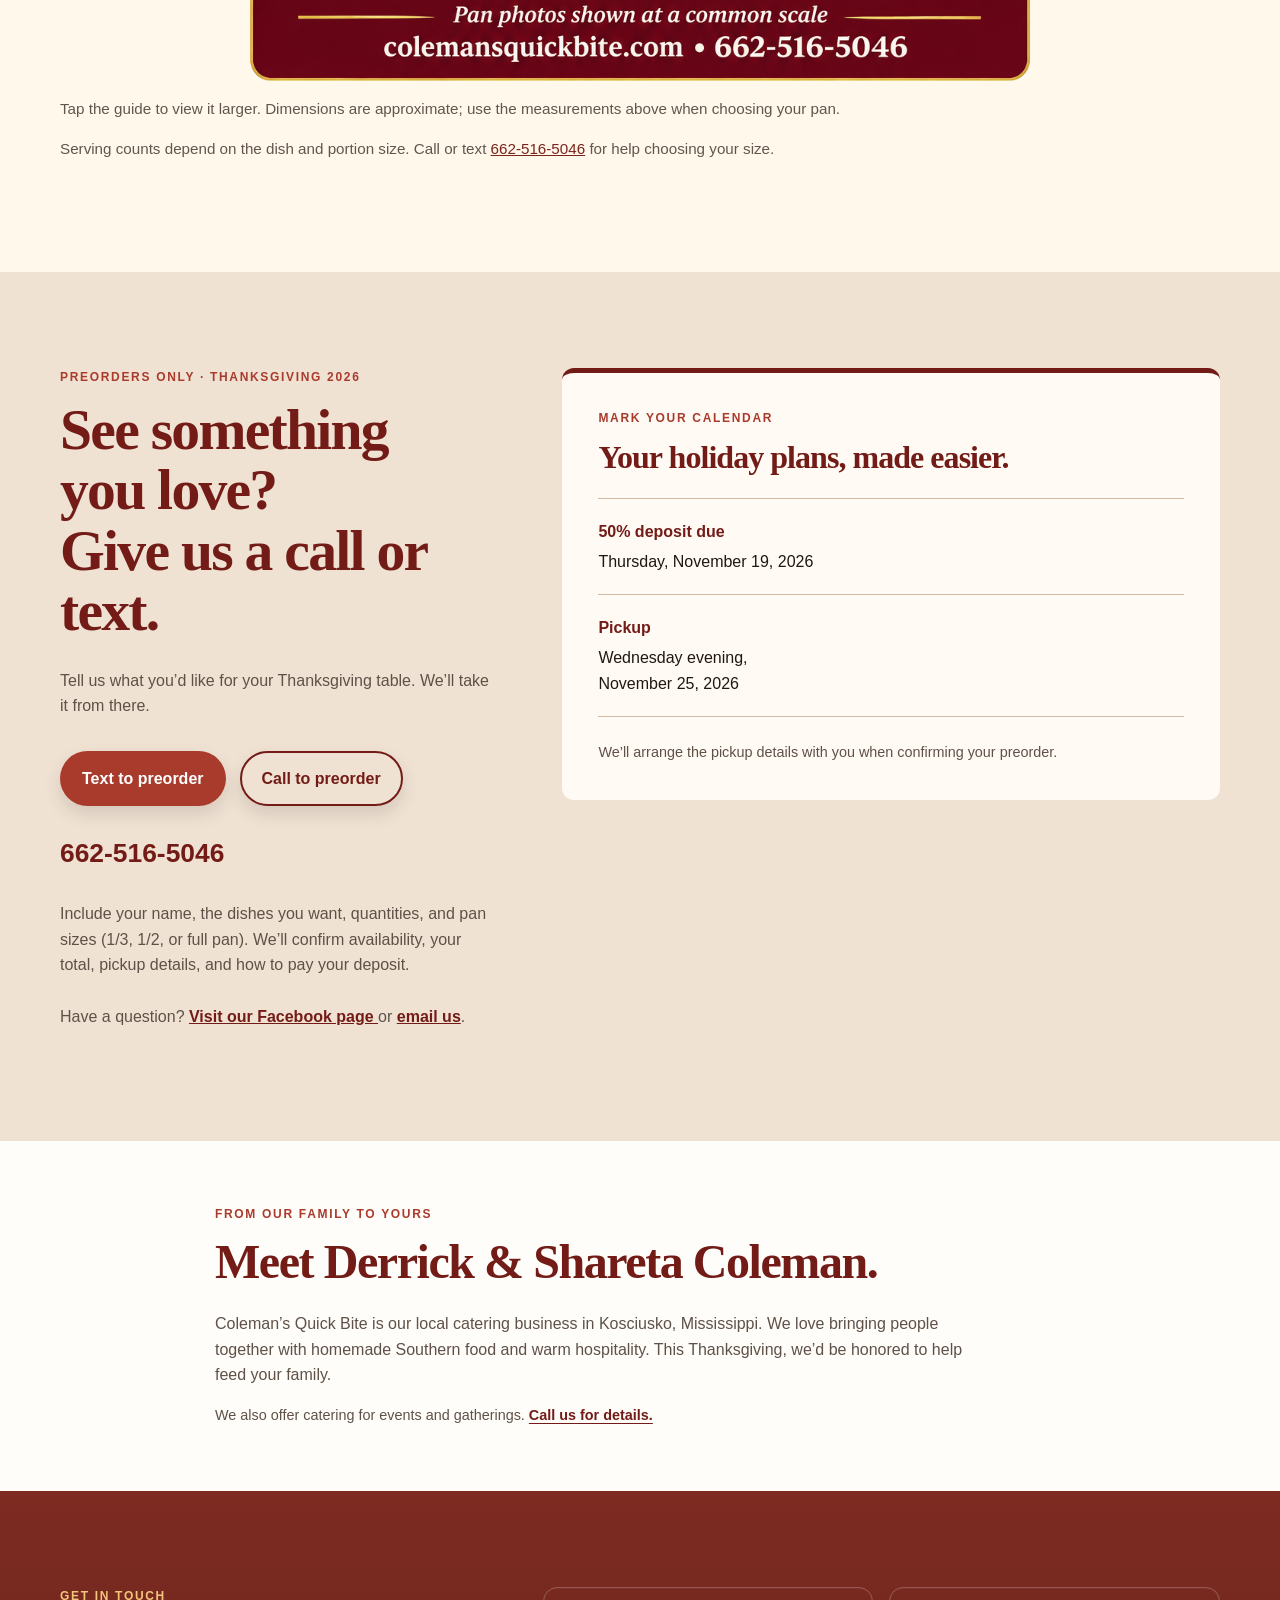
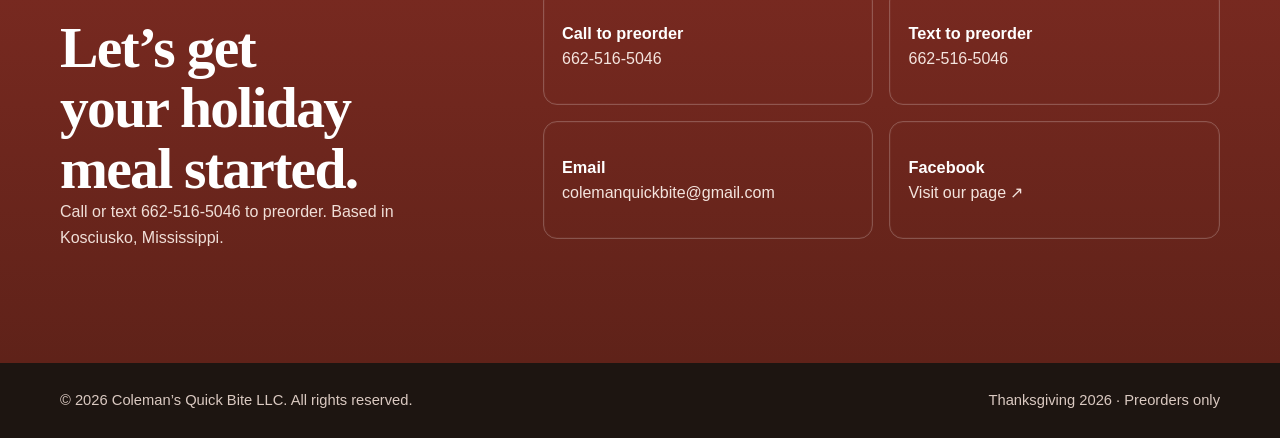
==== commit efcb7c7f: "Clarify Thanksgiving pan sizes with approved photo guide" ====
--- a/index.html
+++ b/index.html
@@ -123,6 +123,7 @@
           </div>
         </div>
         <div class="holiday-menu-footer">
+          <p>Wondering how big our pans are? <a class="text-link" href="#pan-sizes">See pan photos and measurements <span aria-hidden="true">→</span></a></p>
           <p>Ordering for your table? <a class="text-link" href="#preorder">See how to preorder <span aria-hidden="true">→</span></a></p>
           <a href="flyers/thanksgiving_2026/Colemans_Thanksgiving_2026_With_Smoked_Turkey.png" target="_blank" rel="noopener noreferrer">View the Thanksgiving flyer <span class="visually-hidden">(opens in a new tab)</span> <span aria-hidden="true">↗</span></a>
         </div>
@@ -211,18 +212,19 @@
     <section class="section pan-guide" id="pan-sizes" aria-labelledby="pan-guide-heading">
       <div class="container">
         <p class="section-label">Choose your size</p>
-        <h2 id="pan-guide-heading">A closer look at our pans.</h2>
-        <p>See our banana pudding in half and full pans, then compare the dimensions of all three pan sizes below.</p>
+        <h2 id="pan-guide-heading">Know what to expect at your Thanksgiving table.</h2>
+        <p>Wondering how big our pans are? See our banana pudding in half and full pans, then use the pan-size guide below to compare length, width and depth before ordering.</p>
         <a class="pudding-price-graphic" href="images/pan-guide/banana-pudding-prices-original-photos.png" target="_blank" rel="noopener noreferrer"><img src="images/pan-guide/banana-pudding-prices-original-photos.png" alt="Coleman’s banana pudding: half pan $50; full pan $85. Call or text 662-516-5046." width="1600" height="2180" loading="lazy"></a>
         <p class="pan-guide-note">Actual banana pudding photos. Photos were taken separately and are not a size comparison to scale. <a href="#preorder">Call or text to preorder.</a></p>
         <h3>How big are the pans?</h3>
-        <p>Approximate pan dimensions from the supplied Sam’s Club / Member’s Mark references. Measurements are length × width × depth.</p>
+        <p>The full pan is about 1.6 times as long as the half pan. Compare the top and side views below to see the difference in shape and depth. Measurements are length × width × depth.</p>
         <div class="pan-dimension-grid">
           <article><h4>1/3 PAN</h4><p><strong>12.59″ × 6.49″</strong><br>2¾″ deep</p></article>
           <article><h4>1/2 PAN</h4><p><strong>12.87″ × 10.31″</strong><br>2.48″ deep</p></article>
           <article><h4>FULL PAN</h4><p><strong>20.70″ × 12.87″</strong><br>3 3/16″ deep</p></article>
         </div>
-        <a class="pan-comparison" href="images/pan-guide/pan-size-guide.png" target="_blank" rel="noopener noreferrer"><img src="images/pan-guide/pan-size-guide.svg" alt="Pan size comparison with top-view diagrams drawn to the same scale. Third pan: 12.59 by 6.49 inches, 2¾ inches deep. Half pan: 12.87 by 10.31 inches, 2.48 inches deep. Full pan: 20.70 by 12.87 inches, 3 3/16 inches deep." width="1080" height="1350" loading="lazy"></a>
+        <a class="pan-comparison" href="images/pan-guide/pan-size-guide-sams-photos.png" target="_blank" rel="noopener noreferrer" aria-label="Open the larger pan-size guide (opens in a new tab)"><img src="images/pan-guide/pan-size-guide-sams-photos.png" alt="Pan guide based on Sam’s Club photos, with top and side views. Third pan: 12.59 by 6.49 inches, 2¾ inches deep. Half pan: 12.87 by 10.31 inches, 2.48 inches deep. Full pan: 20.70 by 12.87 inches, 3 3/16 inches deep." width="1024" height="1536" loading="lazy"></a>
+        <p class="pan-guide-note">Tap the guide to view it larger. Dimensions are approximate; use the measurements above when choosing your pan.</p>
         <p class="pan-guide-note">Serving counts depend on the dish and portion size. Call or text <a href="tel:+16625165046">662-516-5046</a> for help choosing your size.</p>
       </div>
     </section>
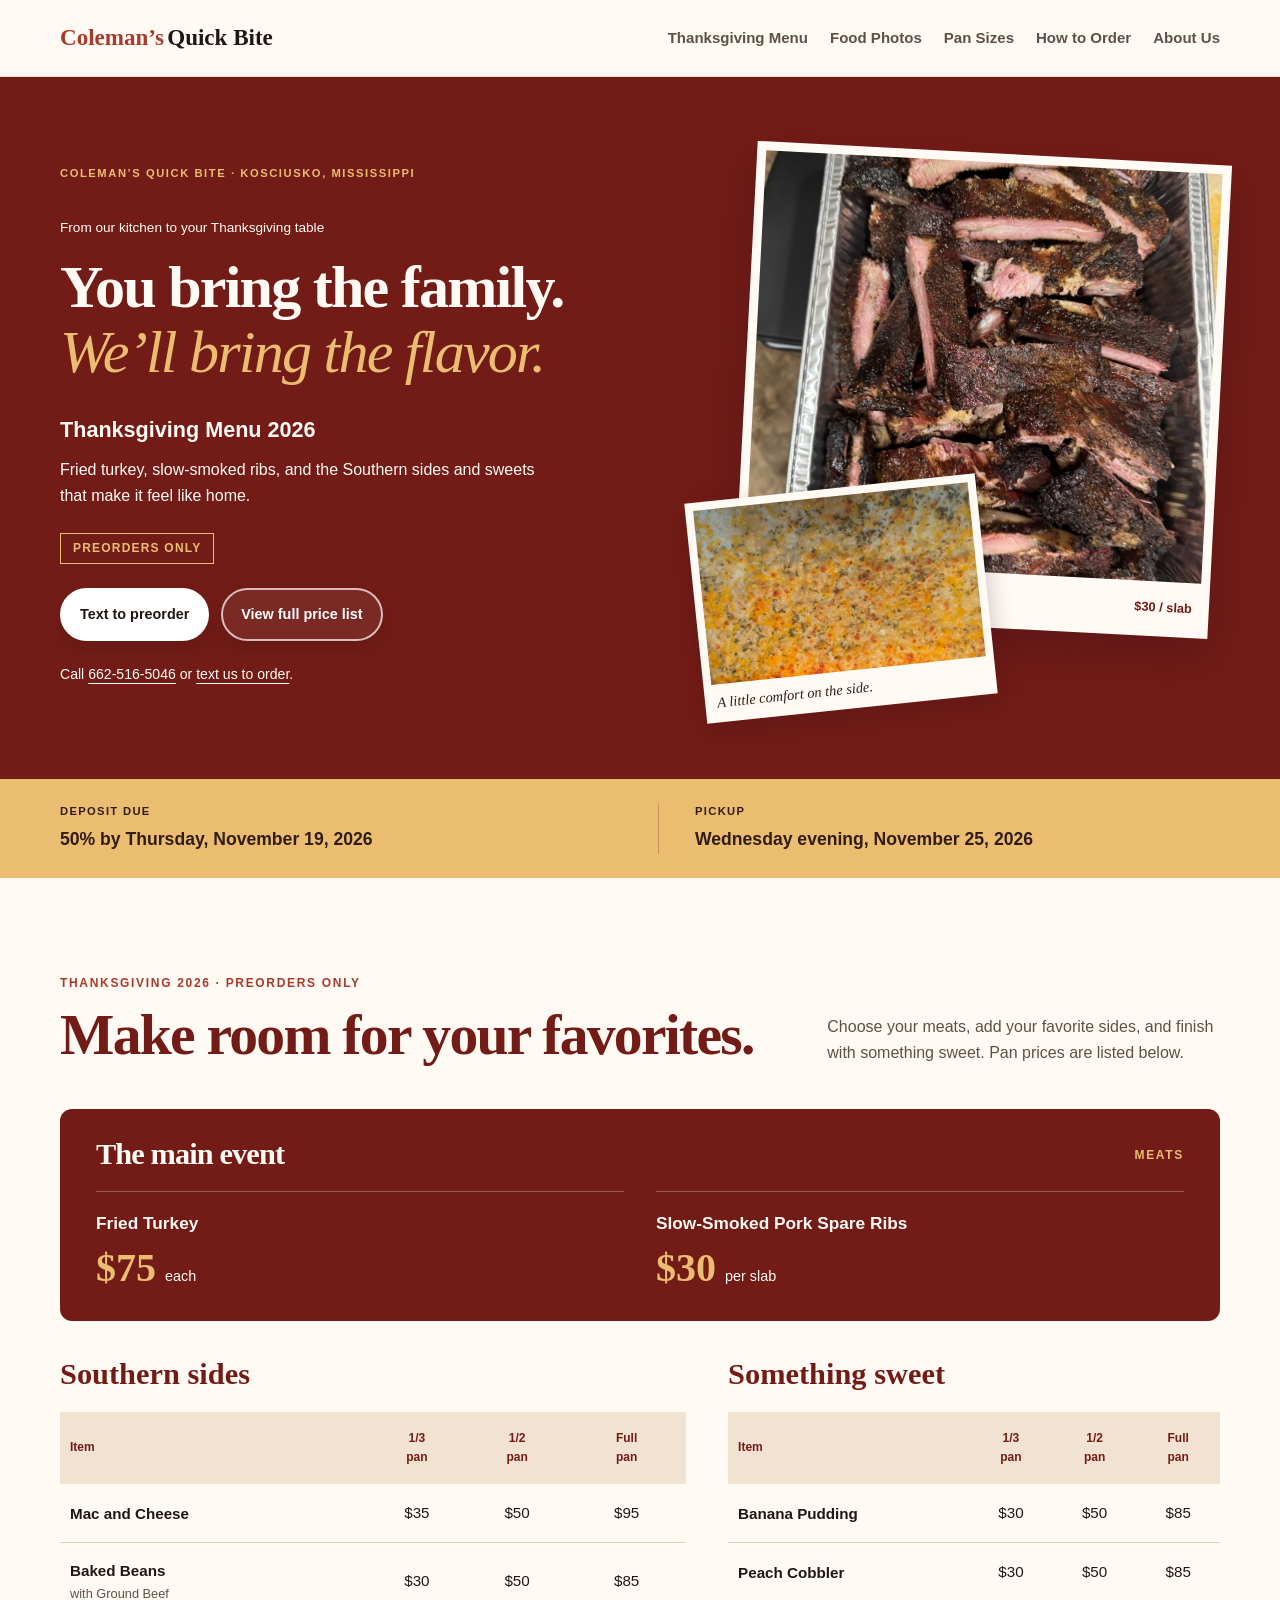
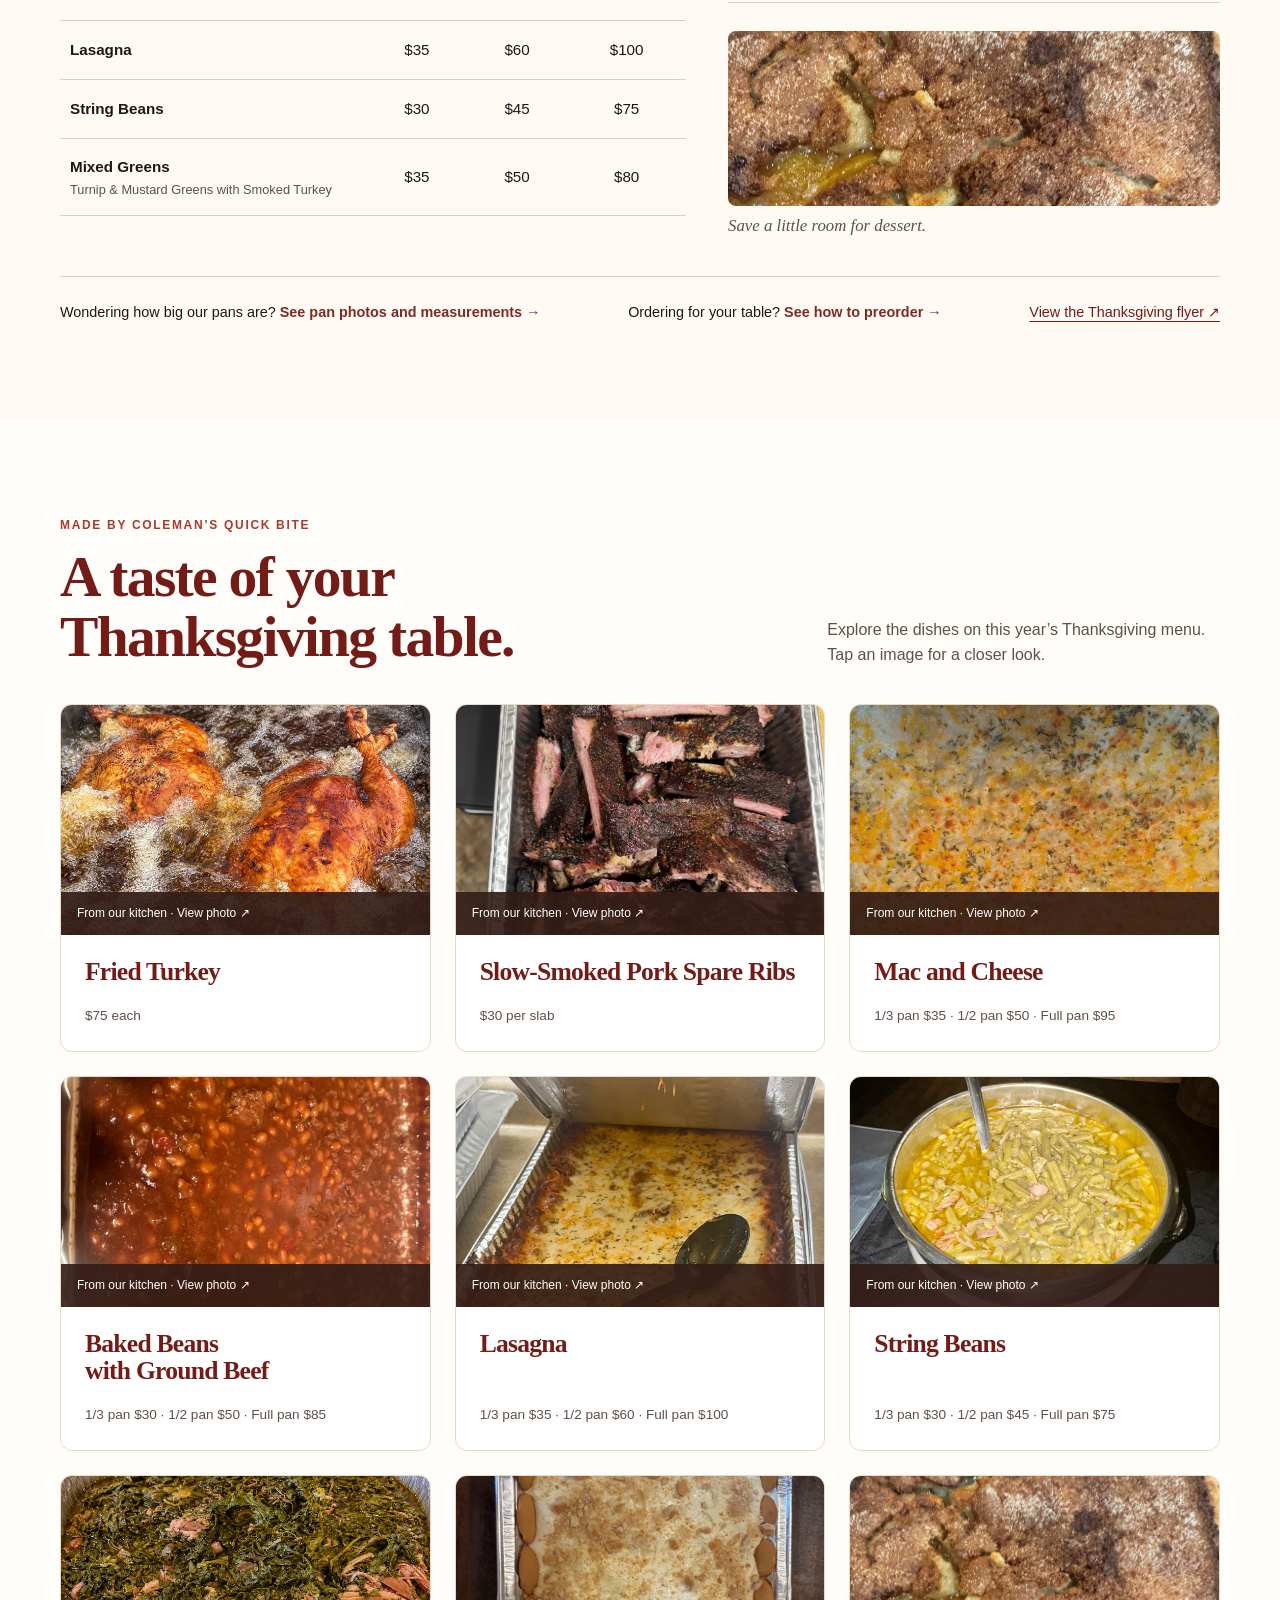
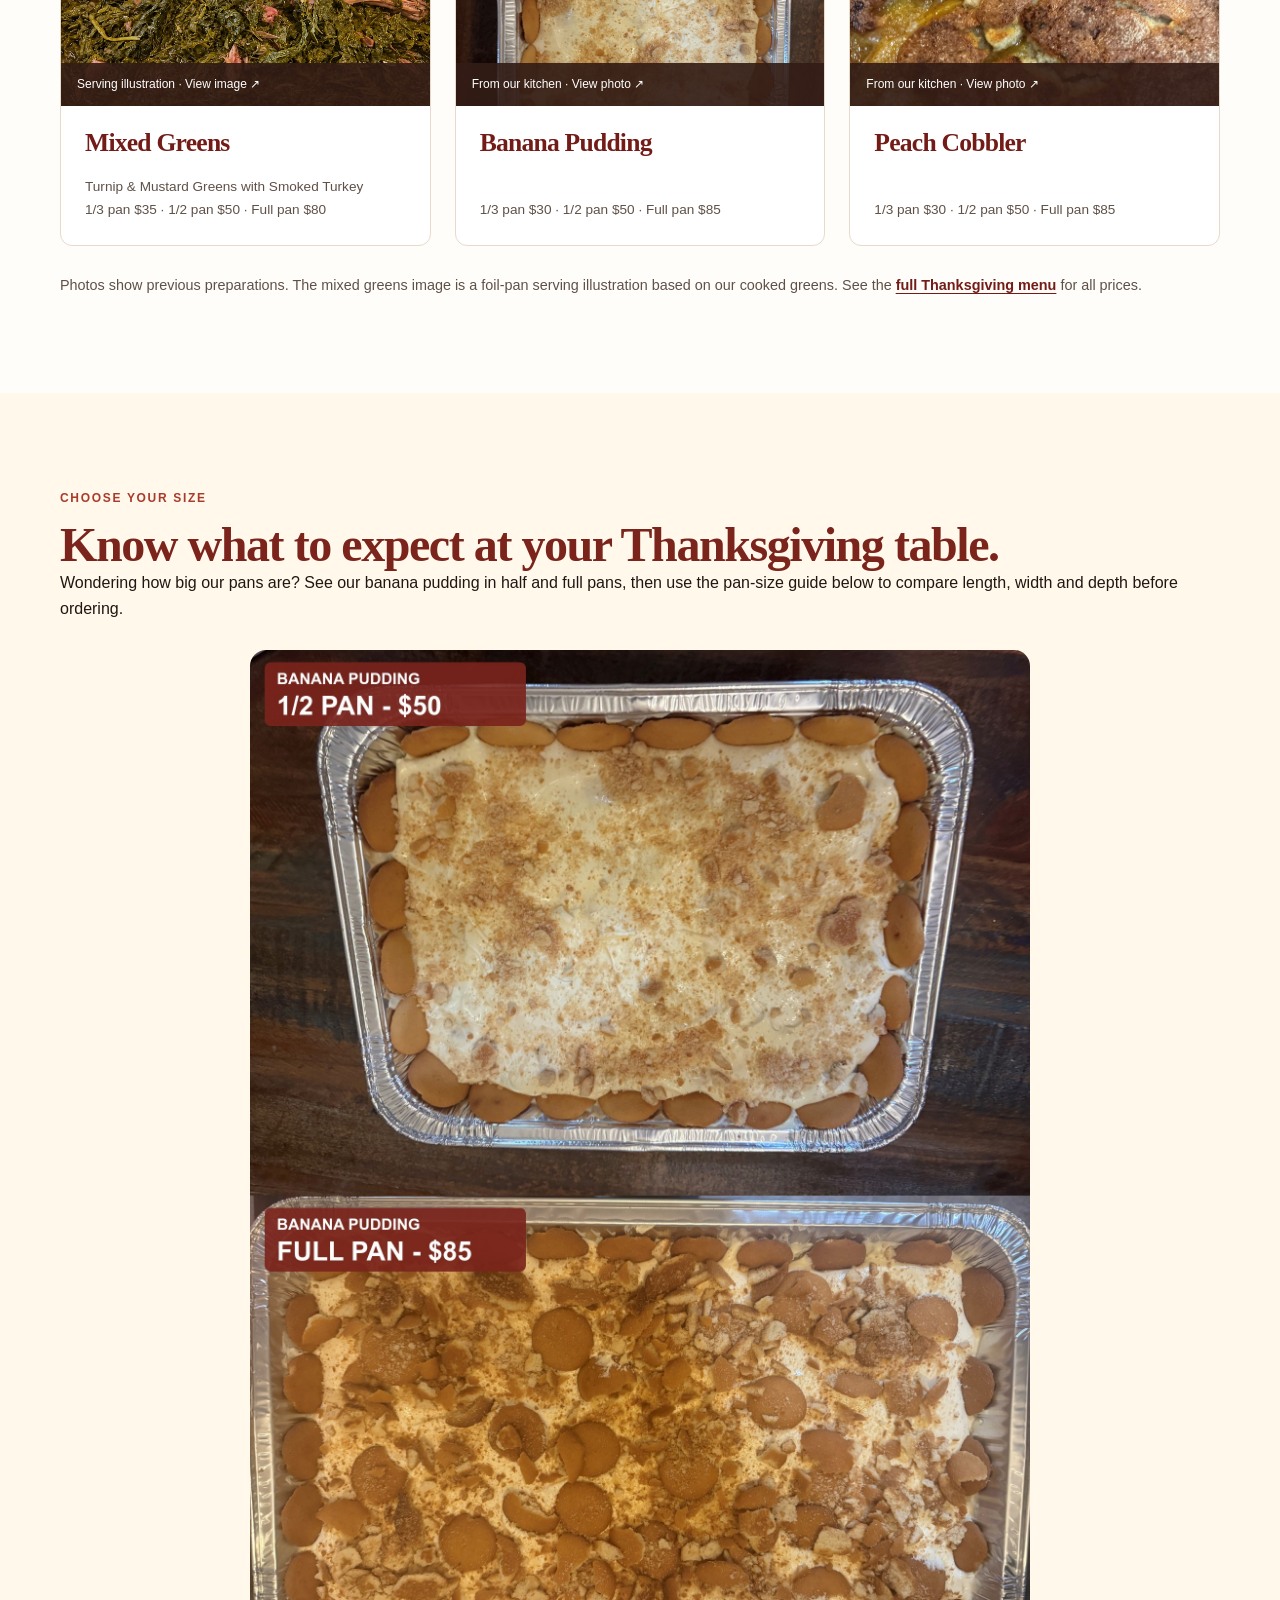
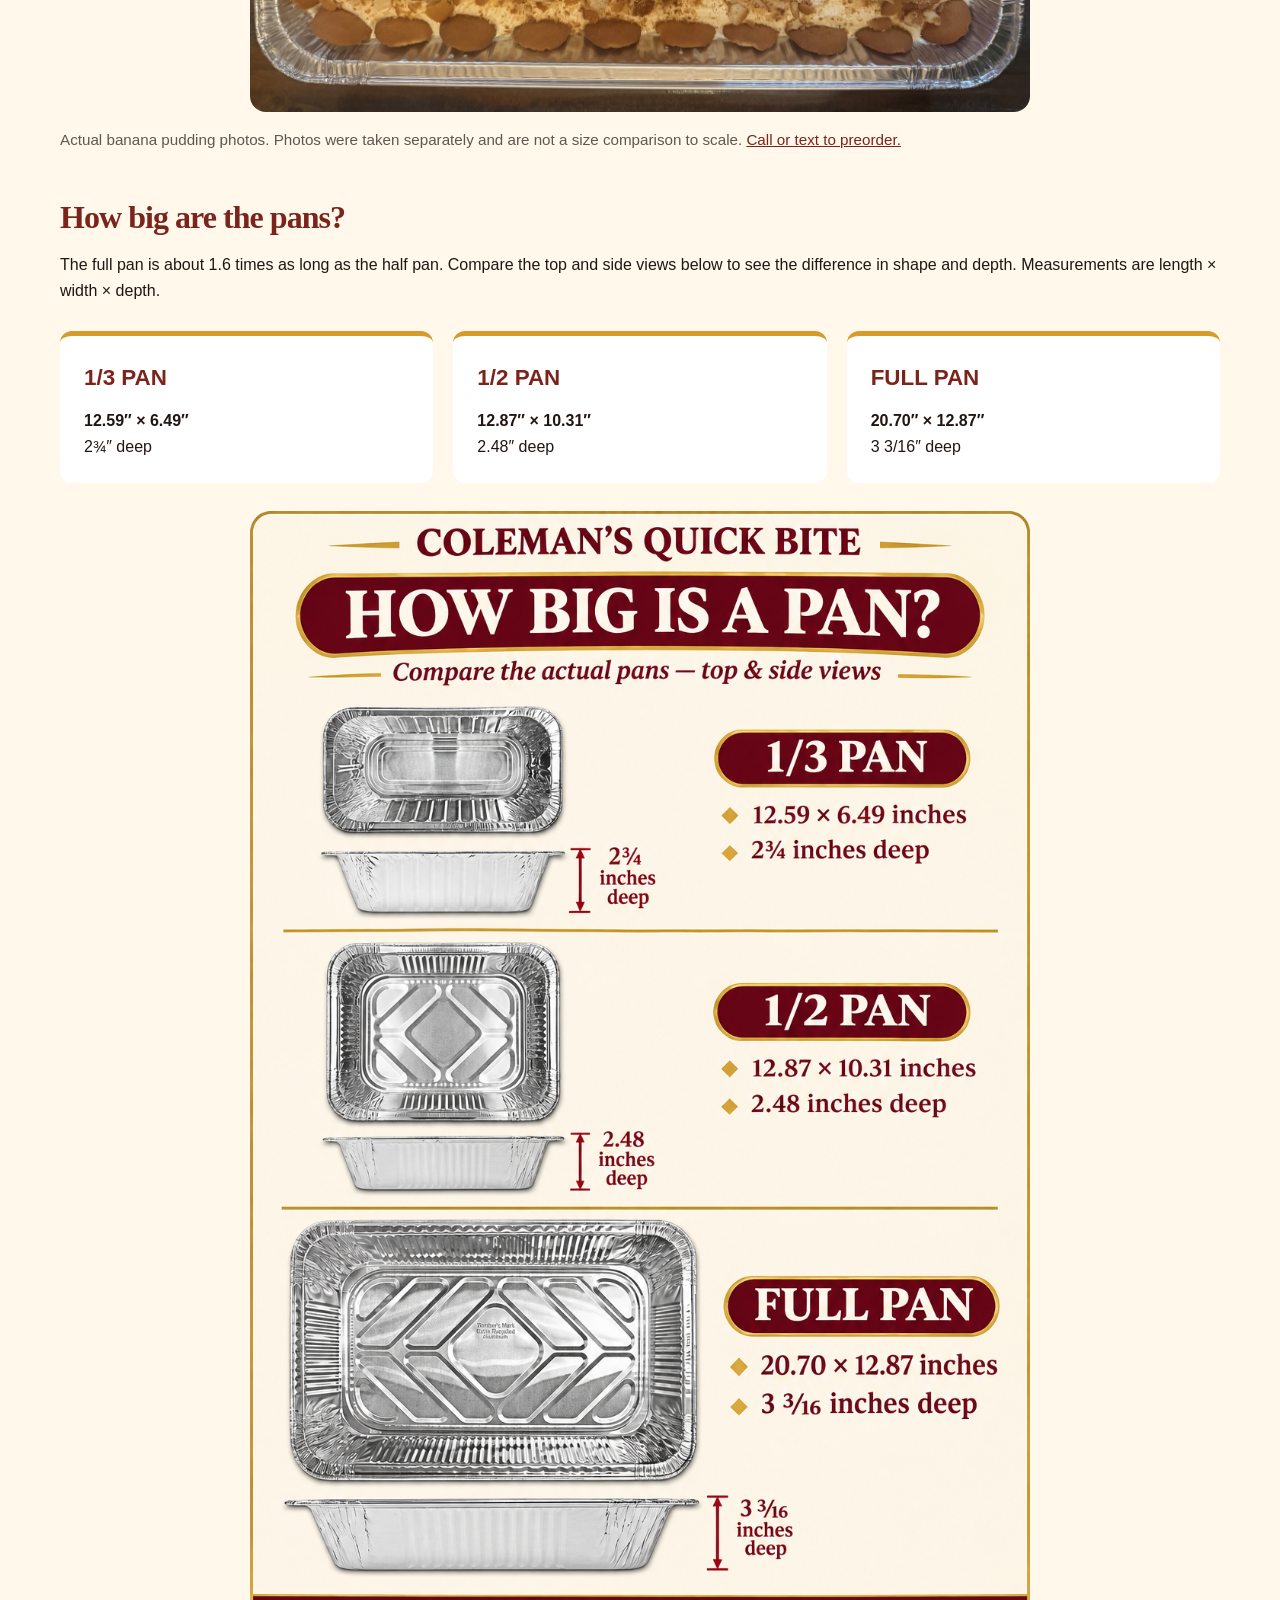
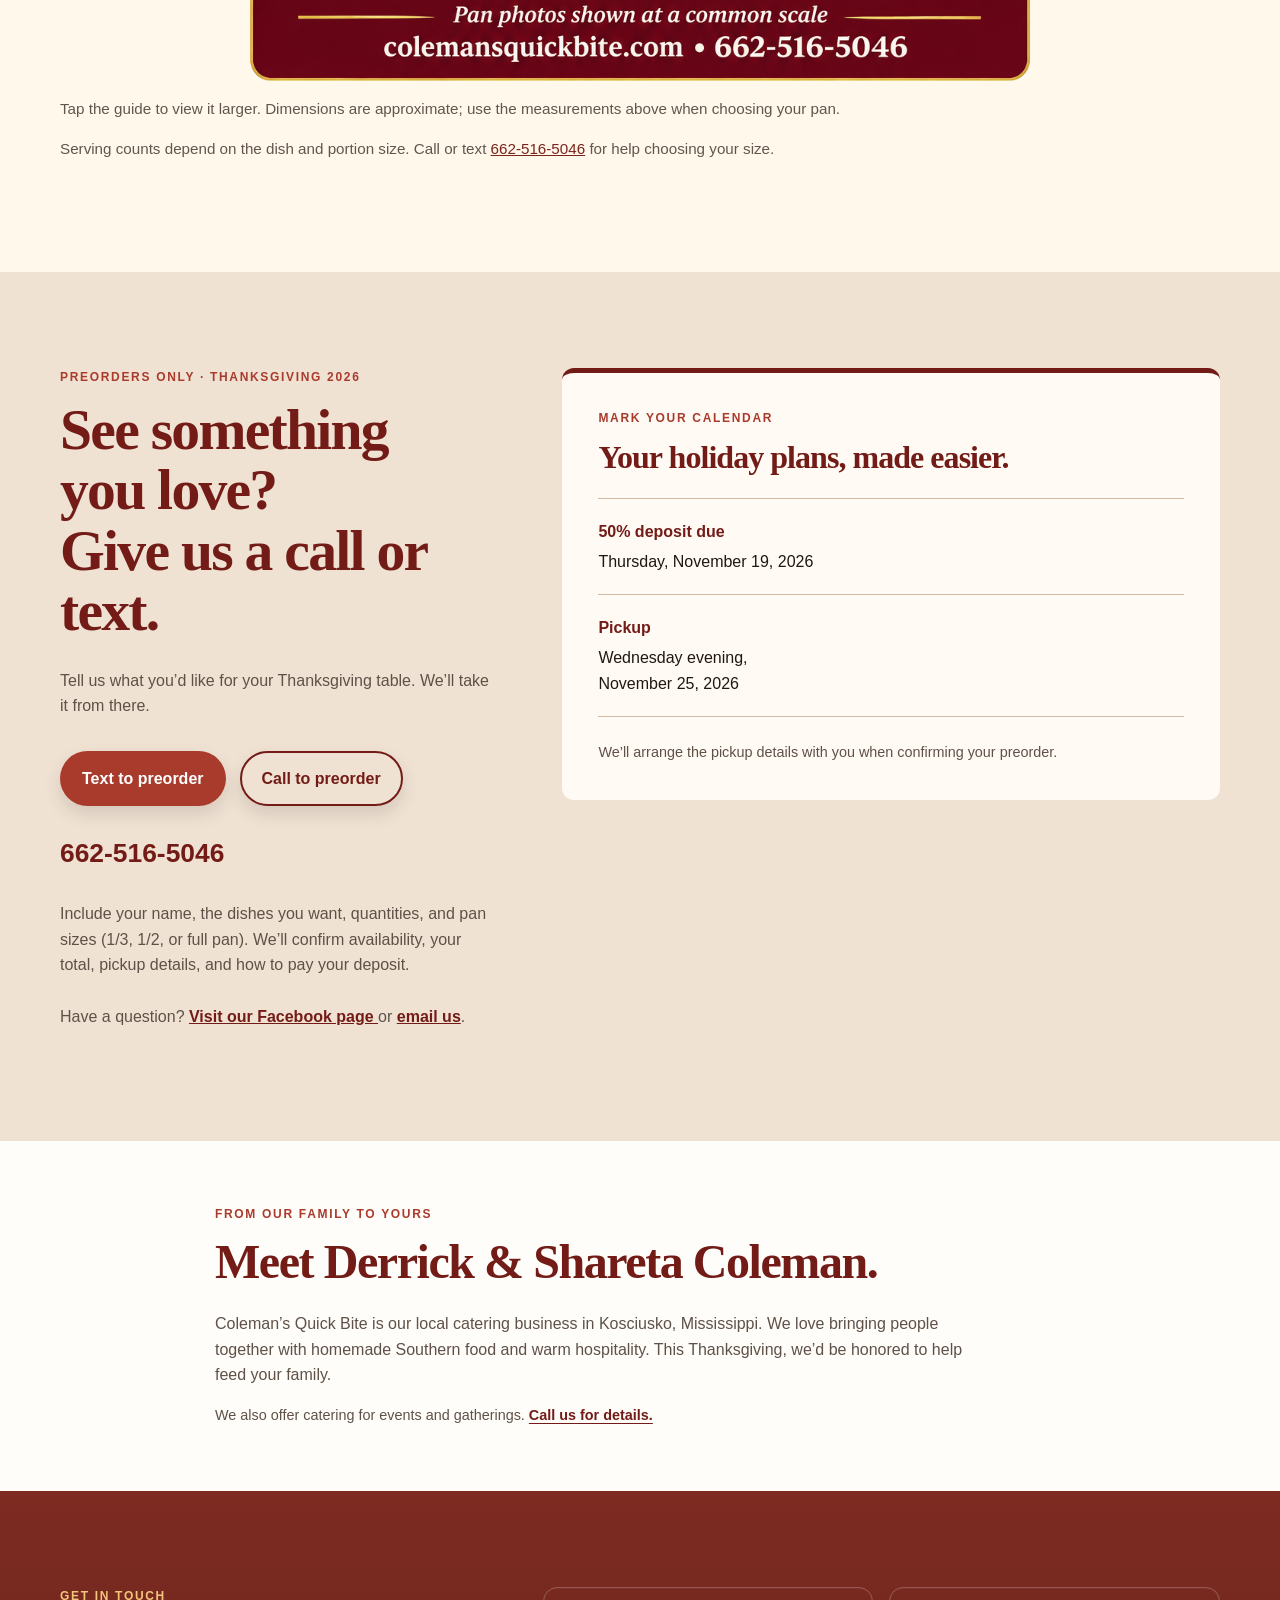
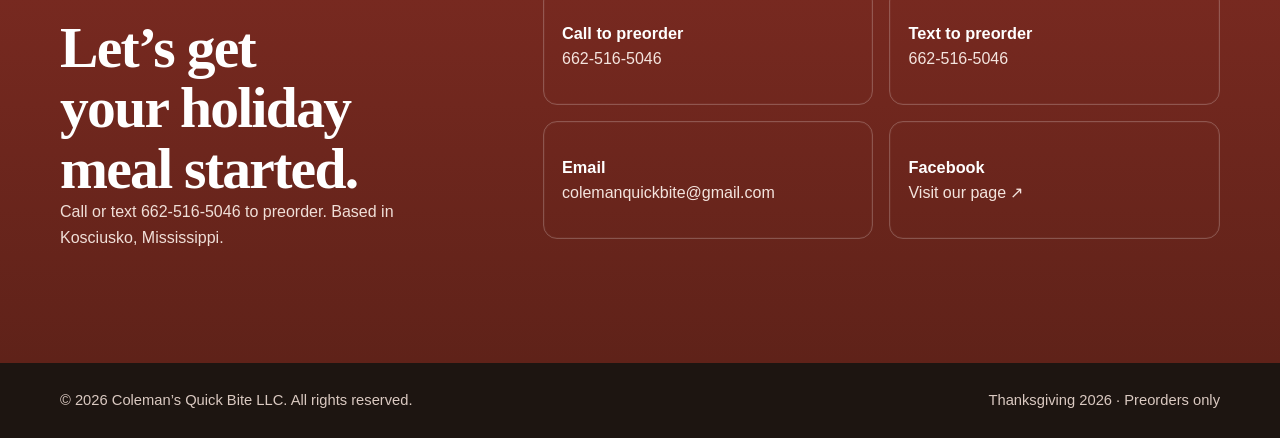
==== commit aeec8c5f: "Use original cropped mac and cheese photo" ====
--- a/index.html
+++ b/index.html
@@ -61,7 +61,7 @@
             <figcaption>Slow-smoked pork spare ribs <strong>$30 / slab</strong></figcaption>
           </figure>
           <figure class="holiday-side">
-            <img src="images/mac_and_cheese.jpg" alt="Our homemade mac and cheese" width="320" height="320">
+            <img src="images/mac-and-cheese-original-crop.jpg" alt="Our homemade mac and cheese" width="320" height="320">
             <figcaption>A little comfort on the side.</figcaption>
           </figure>
         </div>
@@ -155,7 +155,7 @@
             </div>
           </article>
           <article class="holiday-product">
-            <a class="holiday-product-photo" href="images/mac_and_cheese.jpg" target="_blank" rel="noopener noreferrer" aria-label="View larger photo of our Mac and Cheese (opens in a new tab)"><img src="images/mac_and_cheese.jpg" alt="Mac and Cheese prepared by Coleman’s Quick Bite" width="600" height="450" loading="lazy"><span>From our kitchen · View photo ↗</span></a>
+            <a class="holiday-product-photo" href="images/mac-and-cheese-original-crop.jpg" target="_blank" rel="noopener noreferrer" aria-label="View larger photo of our Mac and Cheese (opens in a new tab)"><img src="images/mac-and-cheese-original-crop.jpg" alt="Mac and Cheese prepared by Coleman’s Quick Bite" width="600" height="450" loading="lazy"><span>From our kitchen · View photo ↗</span></a>
             <div class="holiday-product-body">
               <h3>Mac and Cheese</h3>
               <p class="holiday-photo-price">1/3 pan $35 · 1/2 pan $50 · Full pan $95</p>
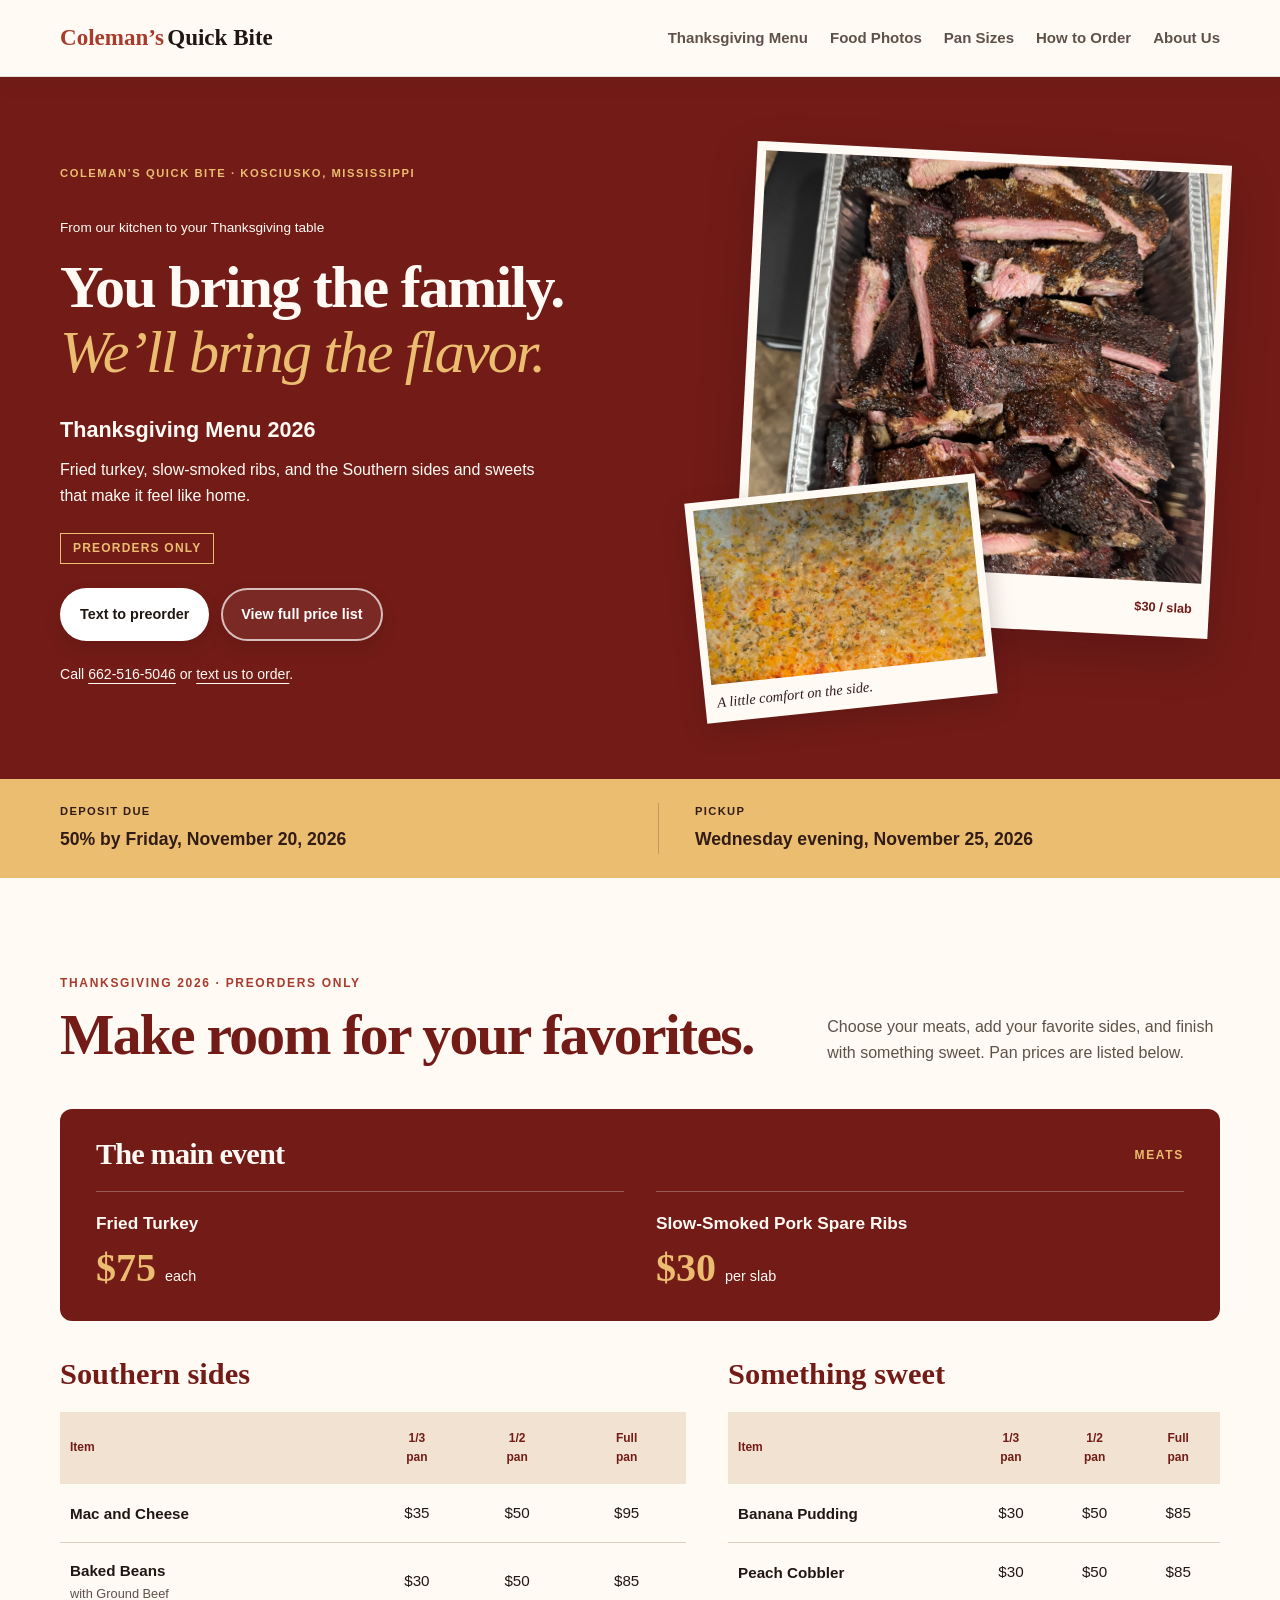
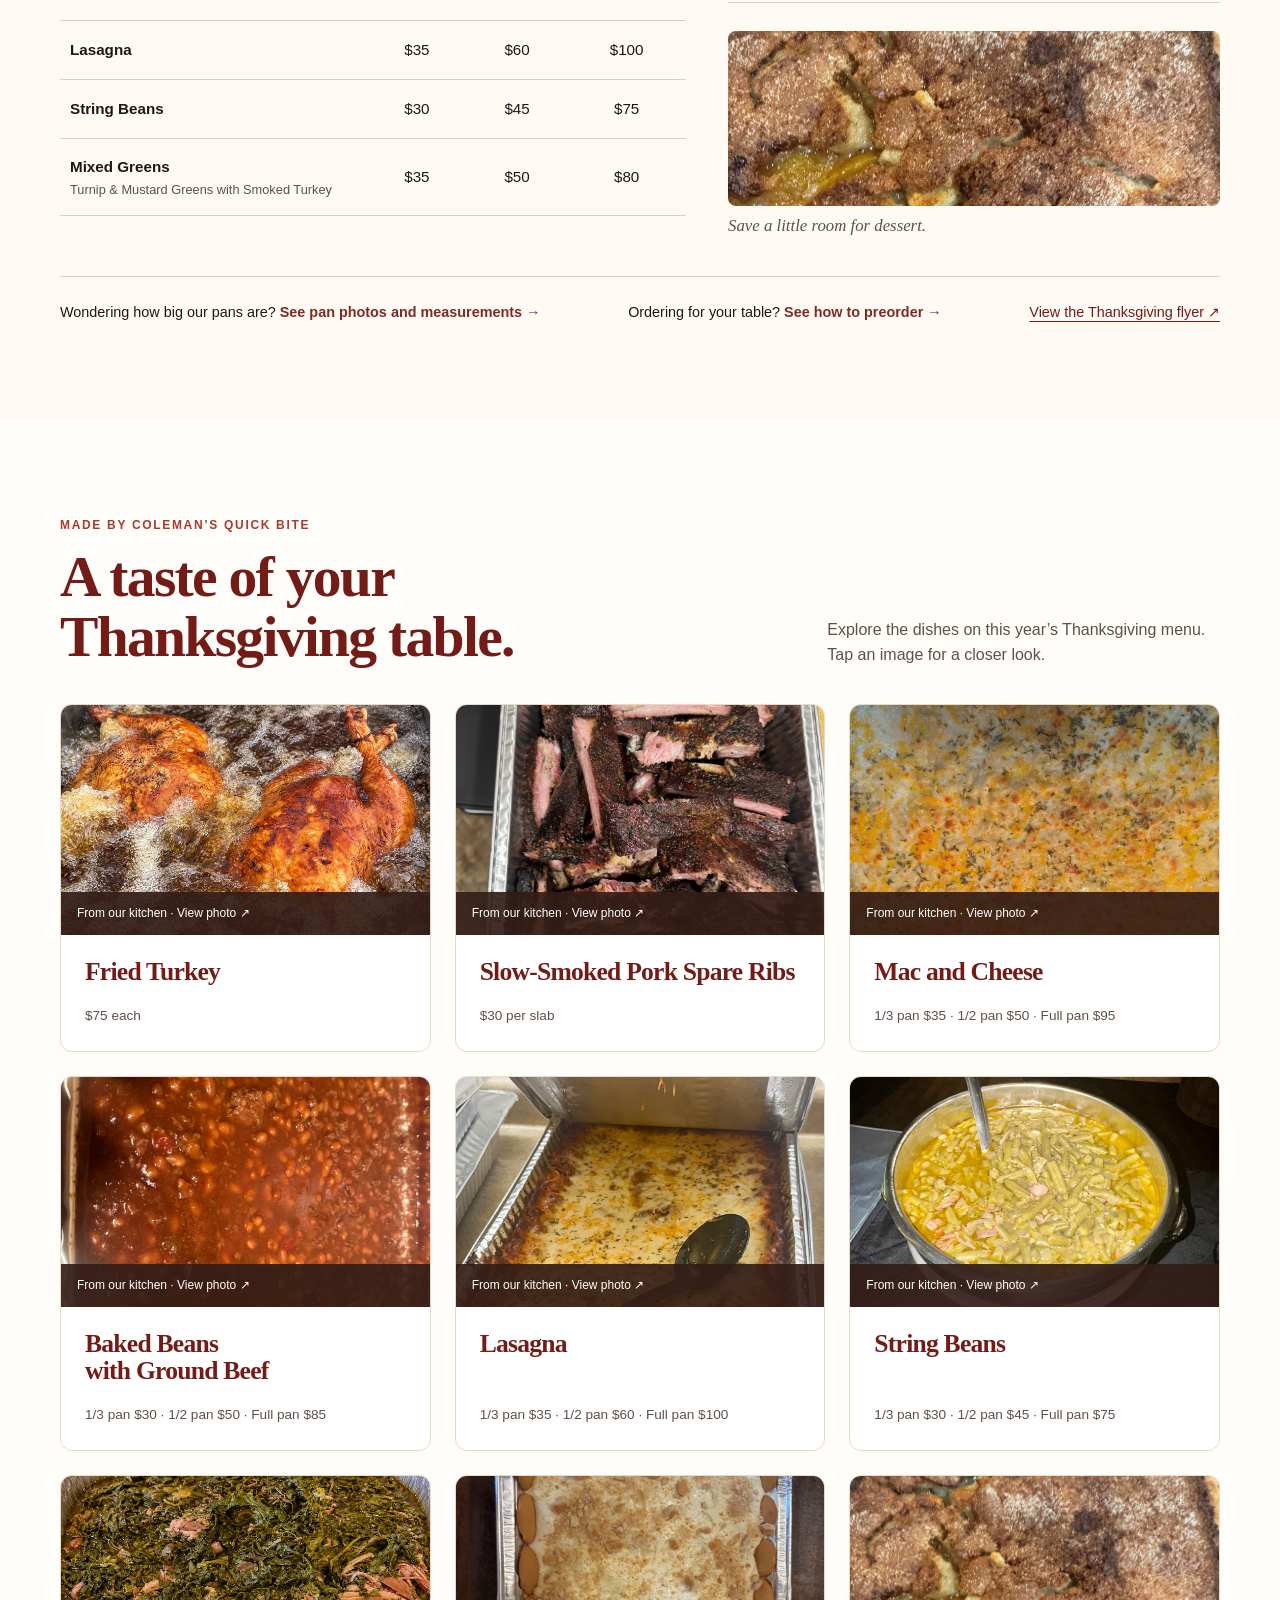
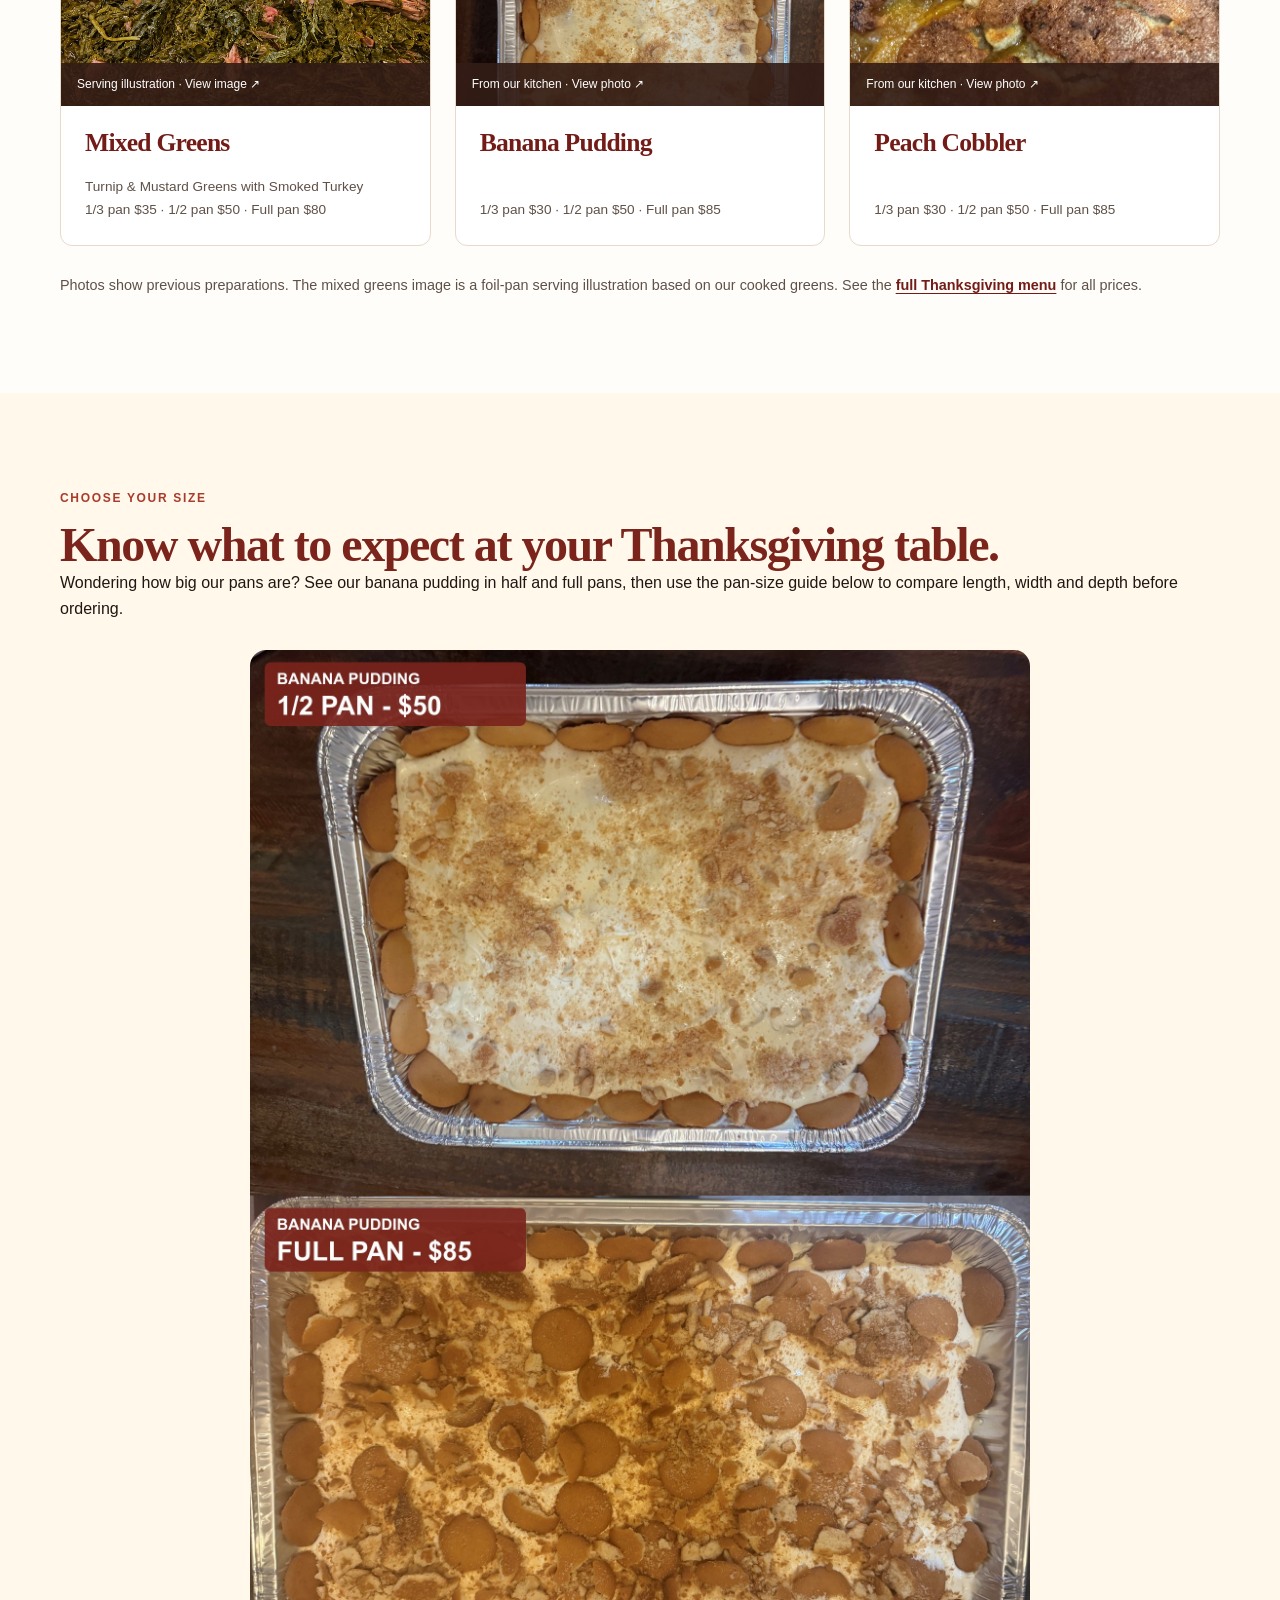
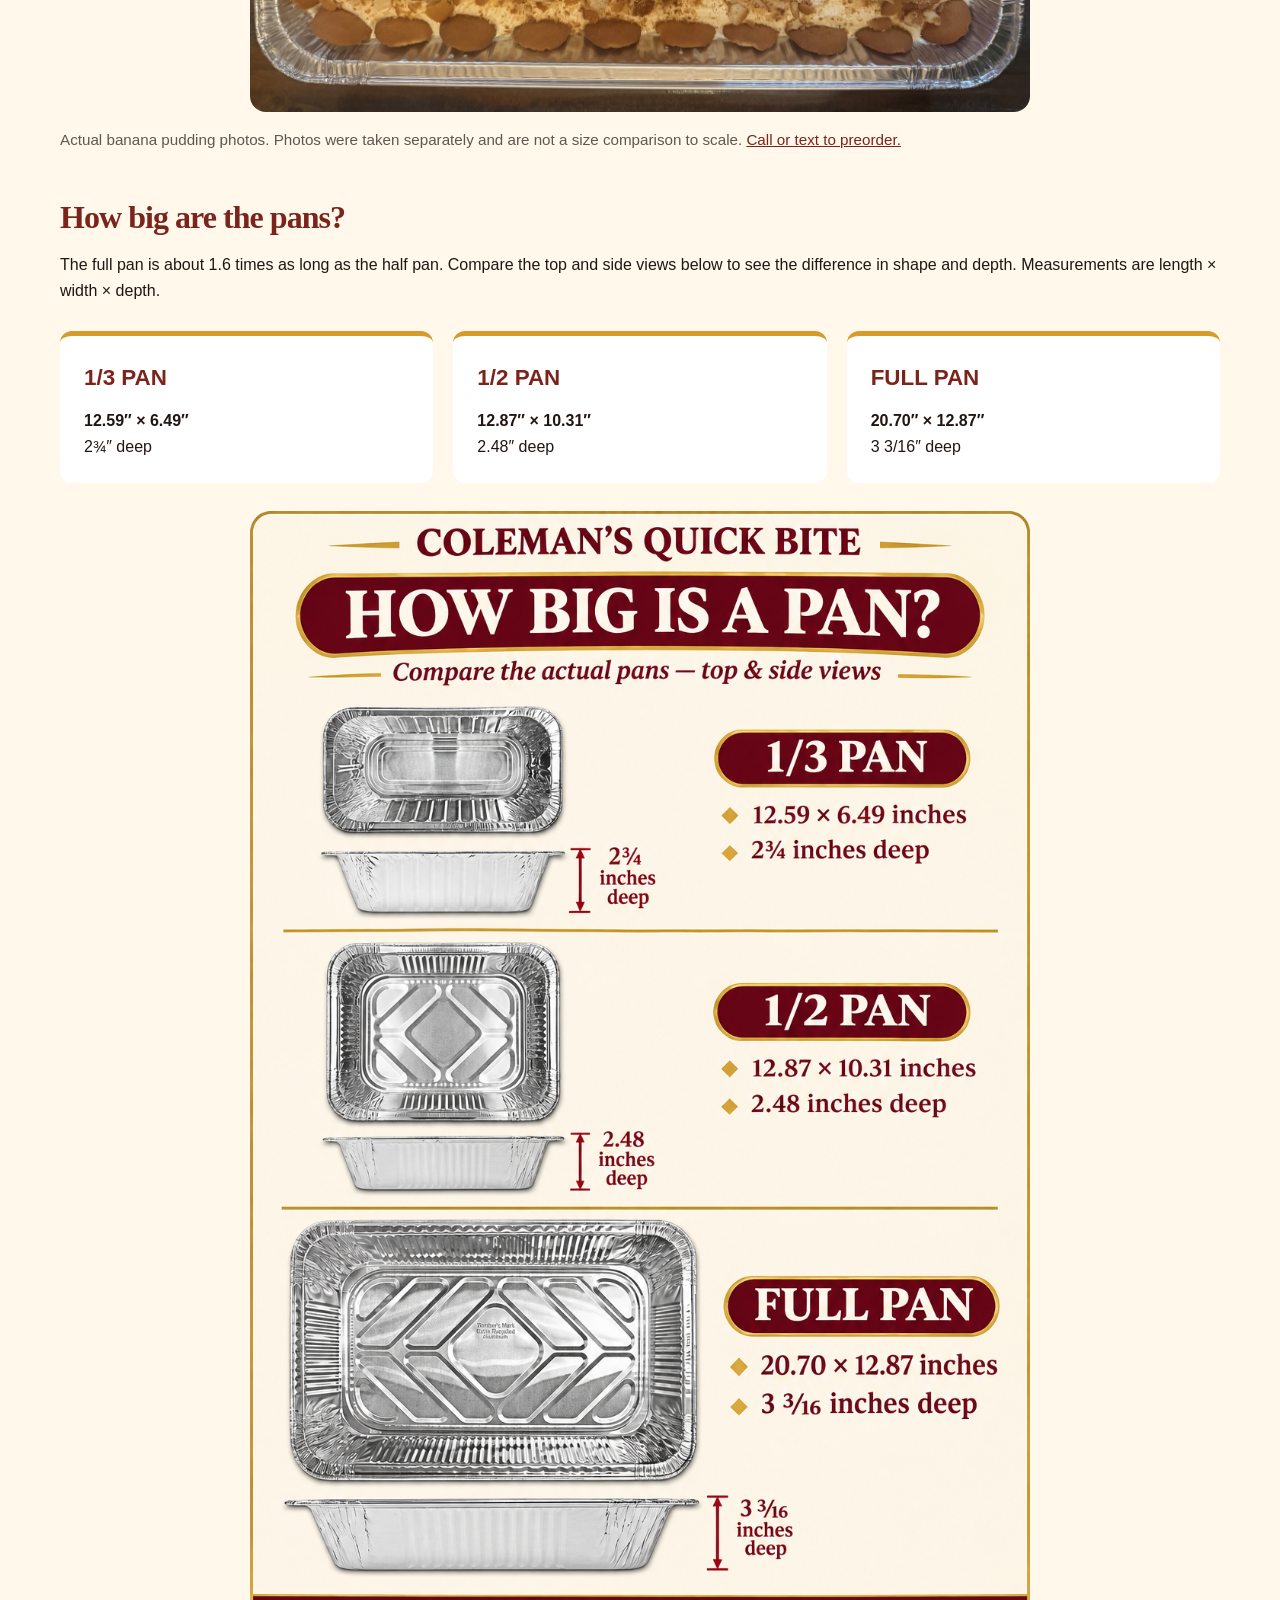
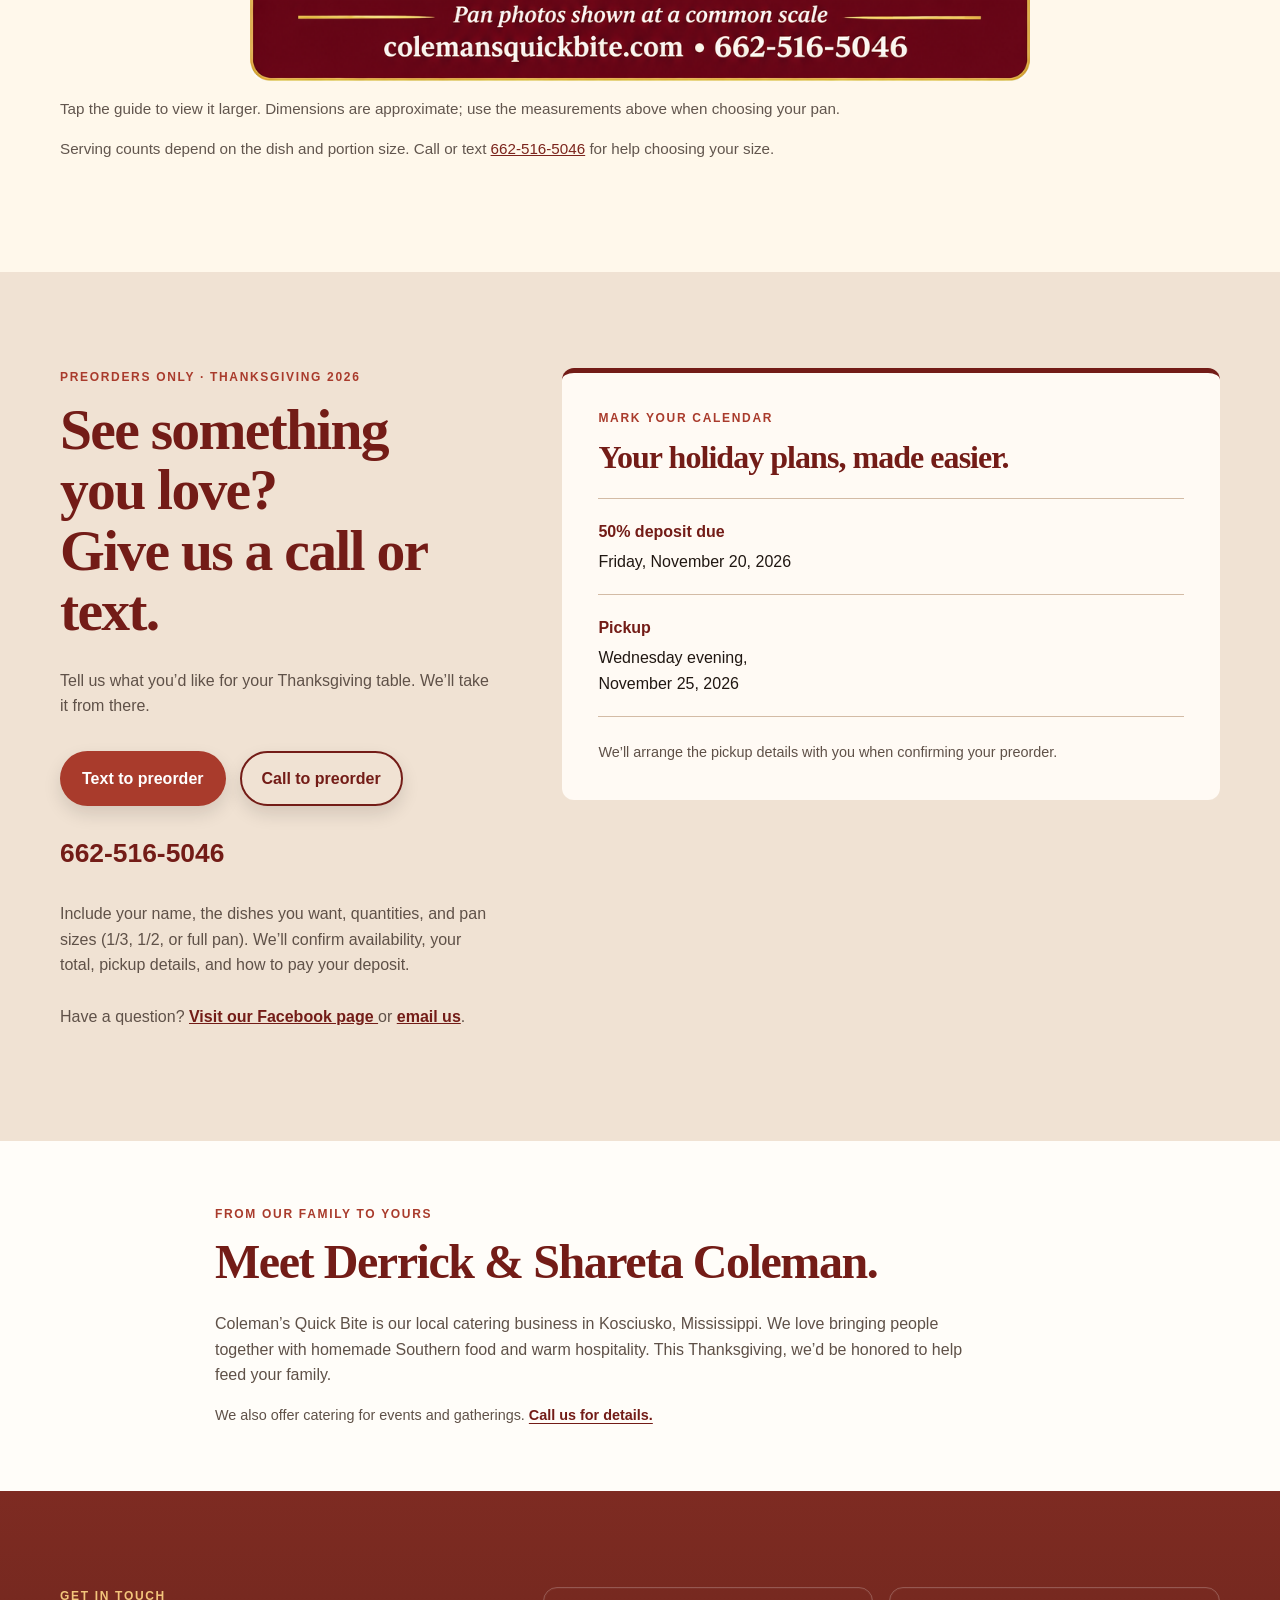
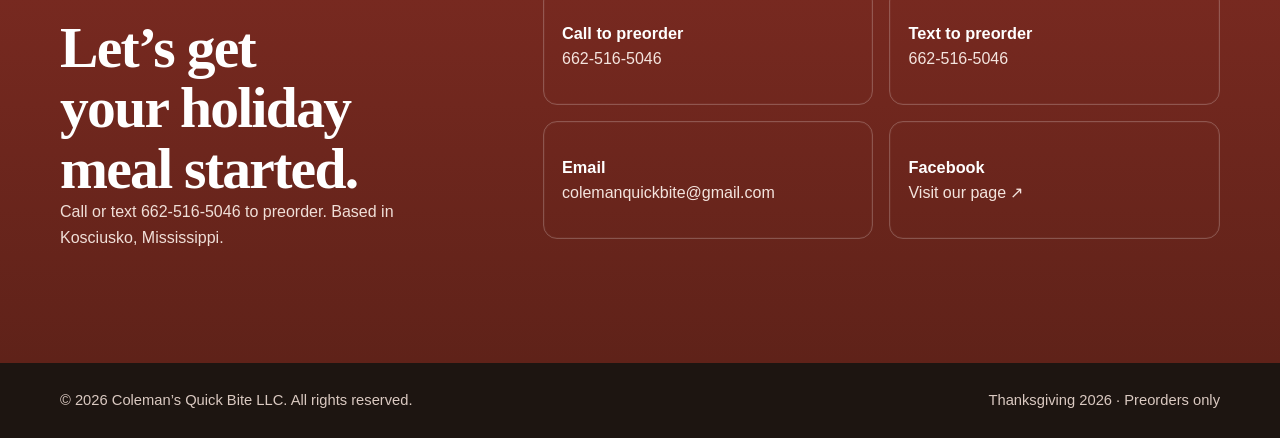
==== commit 24cfc60a: "Move Thanksgiving deposit deadline to November 20" ====
--- a/index.html
+++ b/index.html
@@ -3,12 +3,12 @@
 <head>
   <meta charset="utf-8">
   <meta name="viewport" content="width=device-width, initial-scale=1">
-  <meta name="description" content="Thanksgiving 2026 preorders from Coleman’s Quick Bite in Kosciusko, MS. Fried turkey, smoked ribs, Southern sides and desserts. 50% deposit due November 19; pickup November 25.">
+  <meta name="description" content="Thanksgiving 2026 preorders from Coleman’s Quick Bite in Kosciusko, MS. Fried turkey, smoked ribs, Southern sides and desserts. 50% deposit due November 20; pickup November 25.">
   <meta name="keywords" content="Southern food Kosciusko MS, catering Kosciusko Mississippi, BBQ catering, breakfast catering, Coleman’s Quick Bite">
   <meta name="theme-color" content="#7b241c">
   <meta property="og:type" content="website">
   <meta property="og:title" content="Thanksgiving Menu 2026 | Coleman’s Quick Bite">
-  <meta property="og:description" content="Preorders only. Fried turkey, slow-smoked ribs, sides and desserts. 50% deposit due November 19. Pickup Wednesday evening, November 25, 2026.">
+  <meta property="og:description" content="Preorders only. Fried turkey, slow-smoked ribs, sides and desserts. 50% deposit due November 20. Pickup Wednesday evening, November 25, 2026.">
   <meta property="og:image" content="https://colemansquickbite.com/flyers/thanksgiving_2026/Colemans_Thanksgiving_2026_With_Smoked_Turkey.png">
   <meta property="og:image:alt" content="Coleman’s Quick Bite Thanksgiving 2026 preorder menu, prices and pickup details">
   <meta property="og:url" content="https://colemansquickbite.com/">
@@ -70,7 +70,7 @@
 
     <div class="holiday-dates">
       <div class="container holiday-dates-grid">
-        <p><span>Deposit due</span><strong>50% by Thursday, November 19, 2026</strong></p>
+        <p><span>Deposit due</span><strong>50% by Friday, November 20, 2026</strong></p>
         <p><span>Pickup</span><strong>Wednesday evening, November 25, 2026</strong></p>
       </div>
     </div>
@@ -247,7 +247,7 @@
           <p class="section-label">Mark your calendar</p>
           <h3 id="holiday-pickup-heading">Your holiday plans, made easier.</h3>
           <dl class="holiday-order-details">
-            <div><dt>50% deposit due</dt><dd>Thursday, November 19, 2026</dd></div>
+            <div><dt>50% deposit due</dt><dd>Friday, November 20, 2026</dd></div>
             <div><dt>Pickup</dt><dd>Wednesday evening,<br>November 25, 2026</dd></div>
           </dl>
           <p>We’ll arrange the pickup details with you when confirming your preorder.</p>
